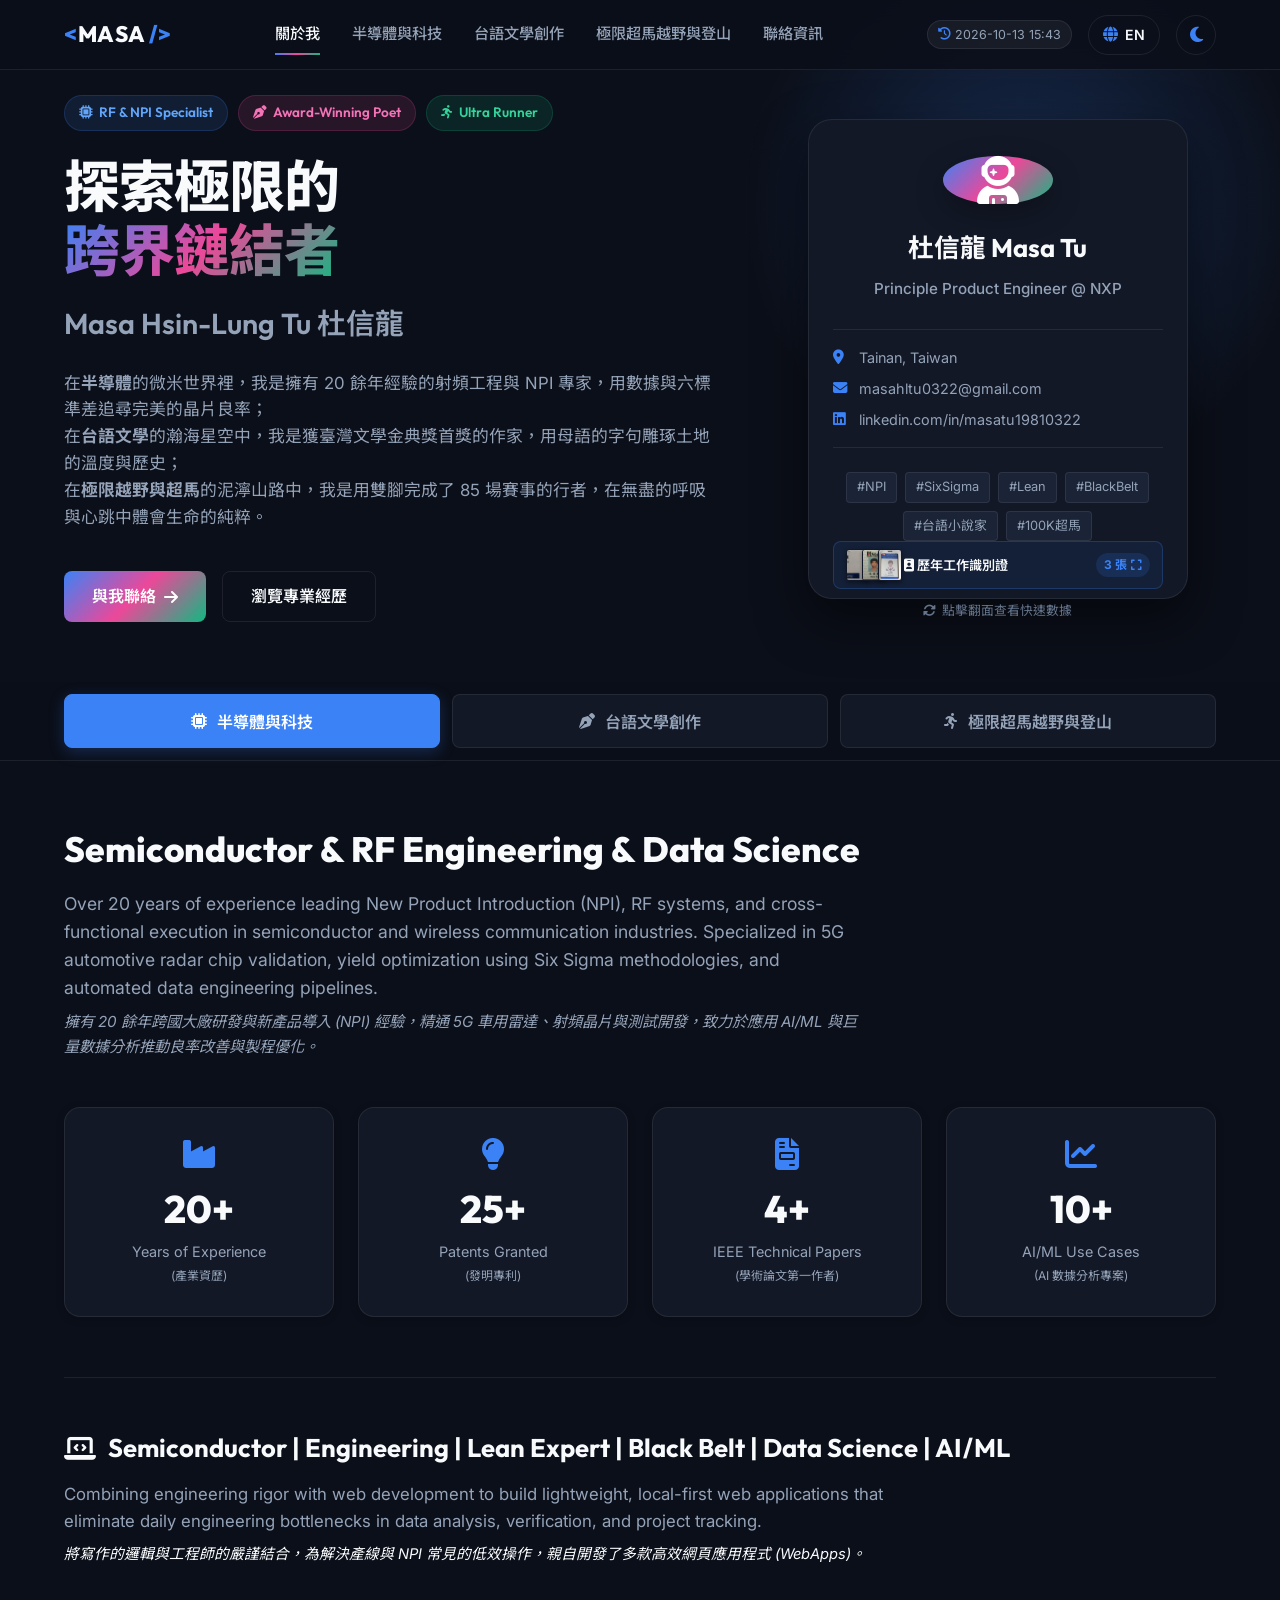
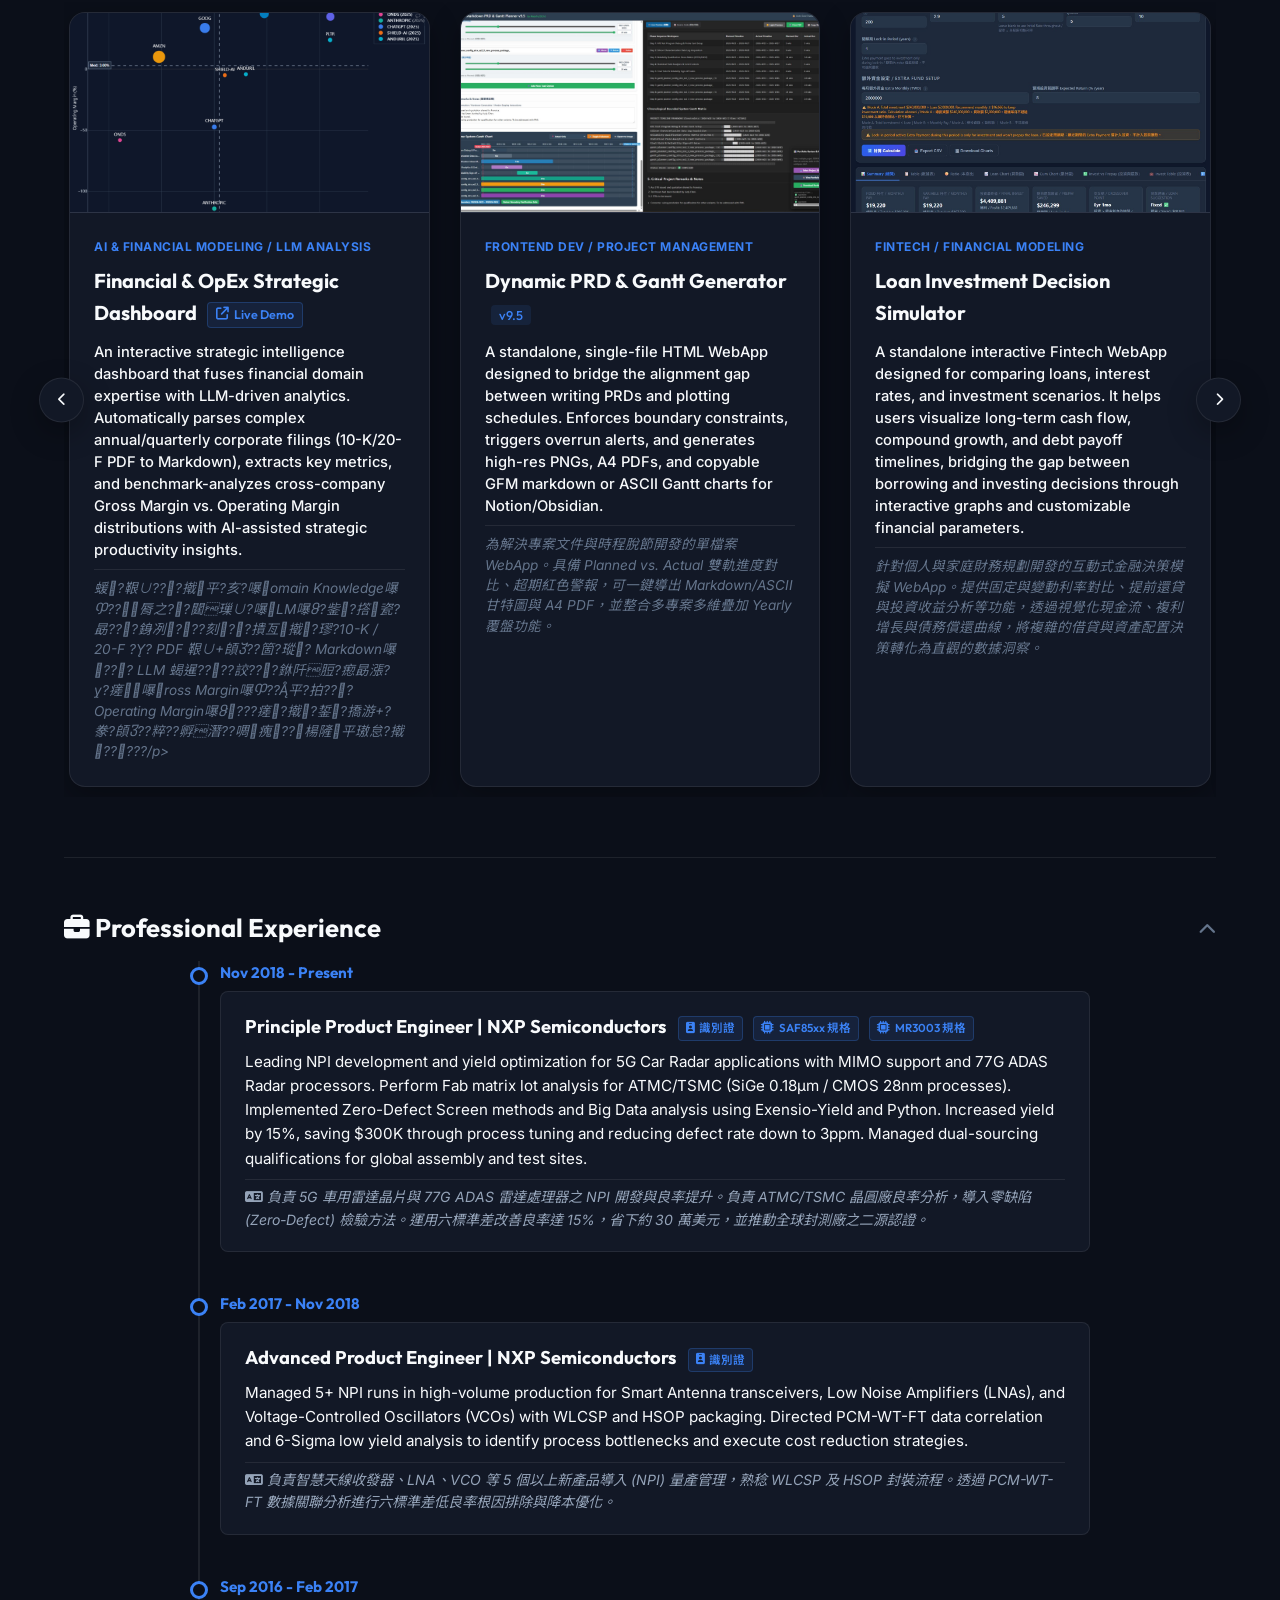
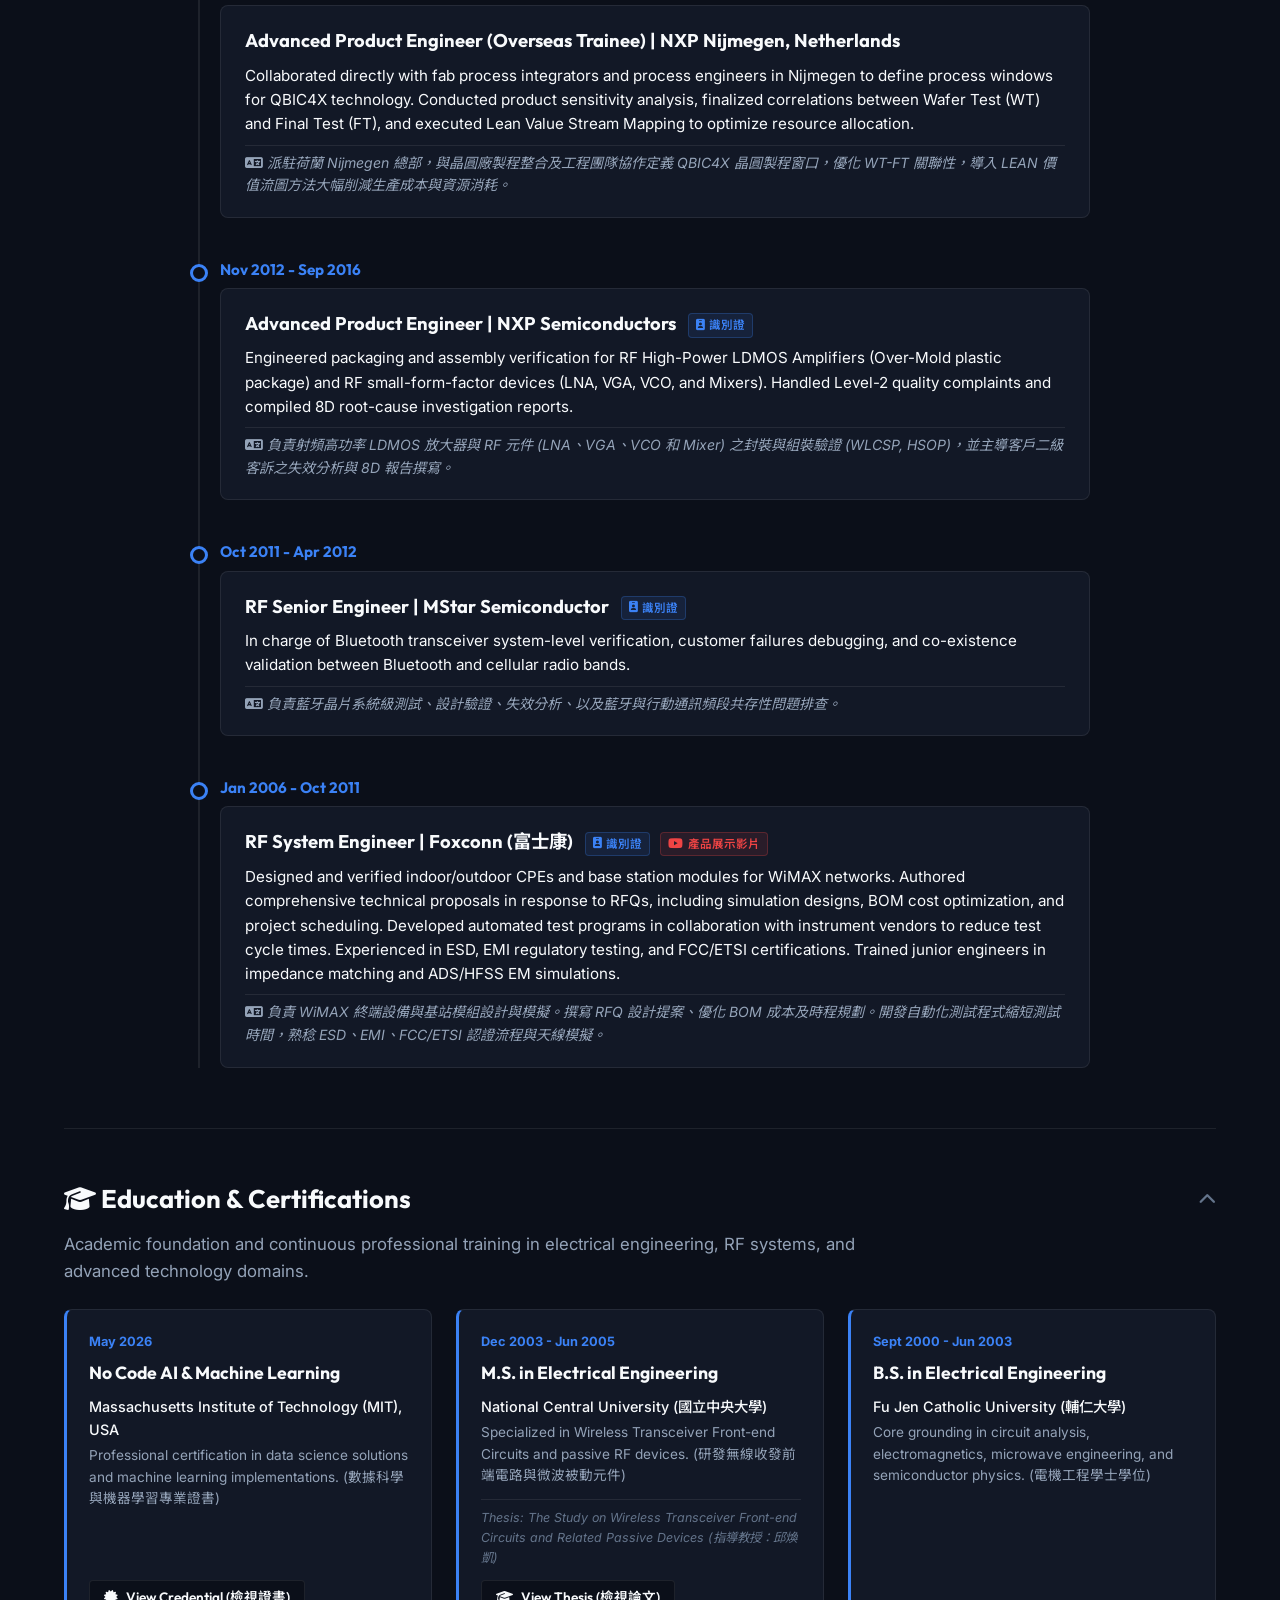
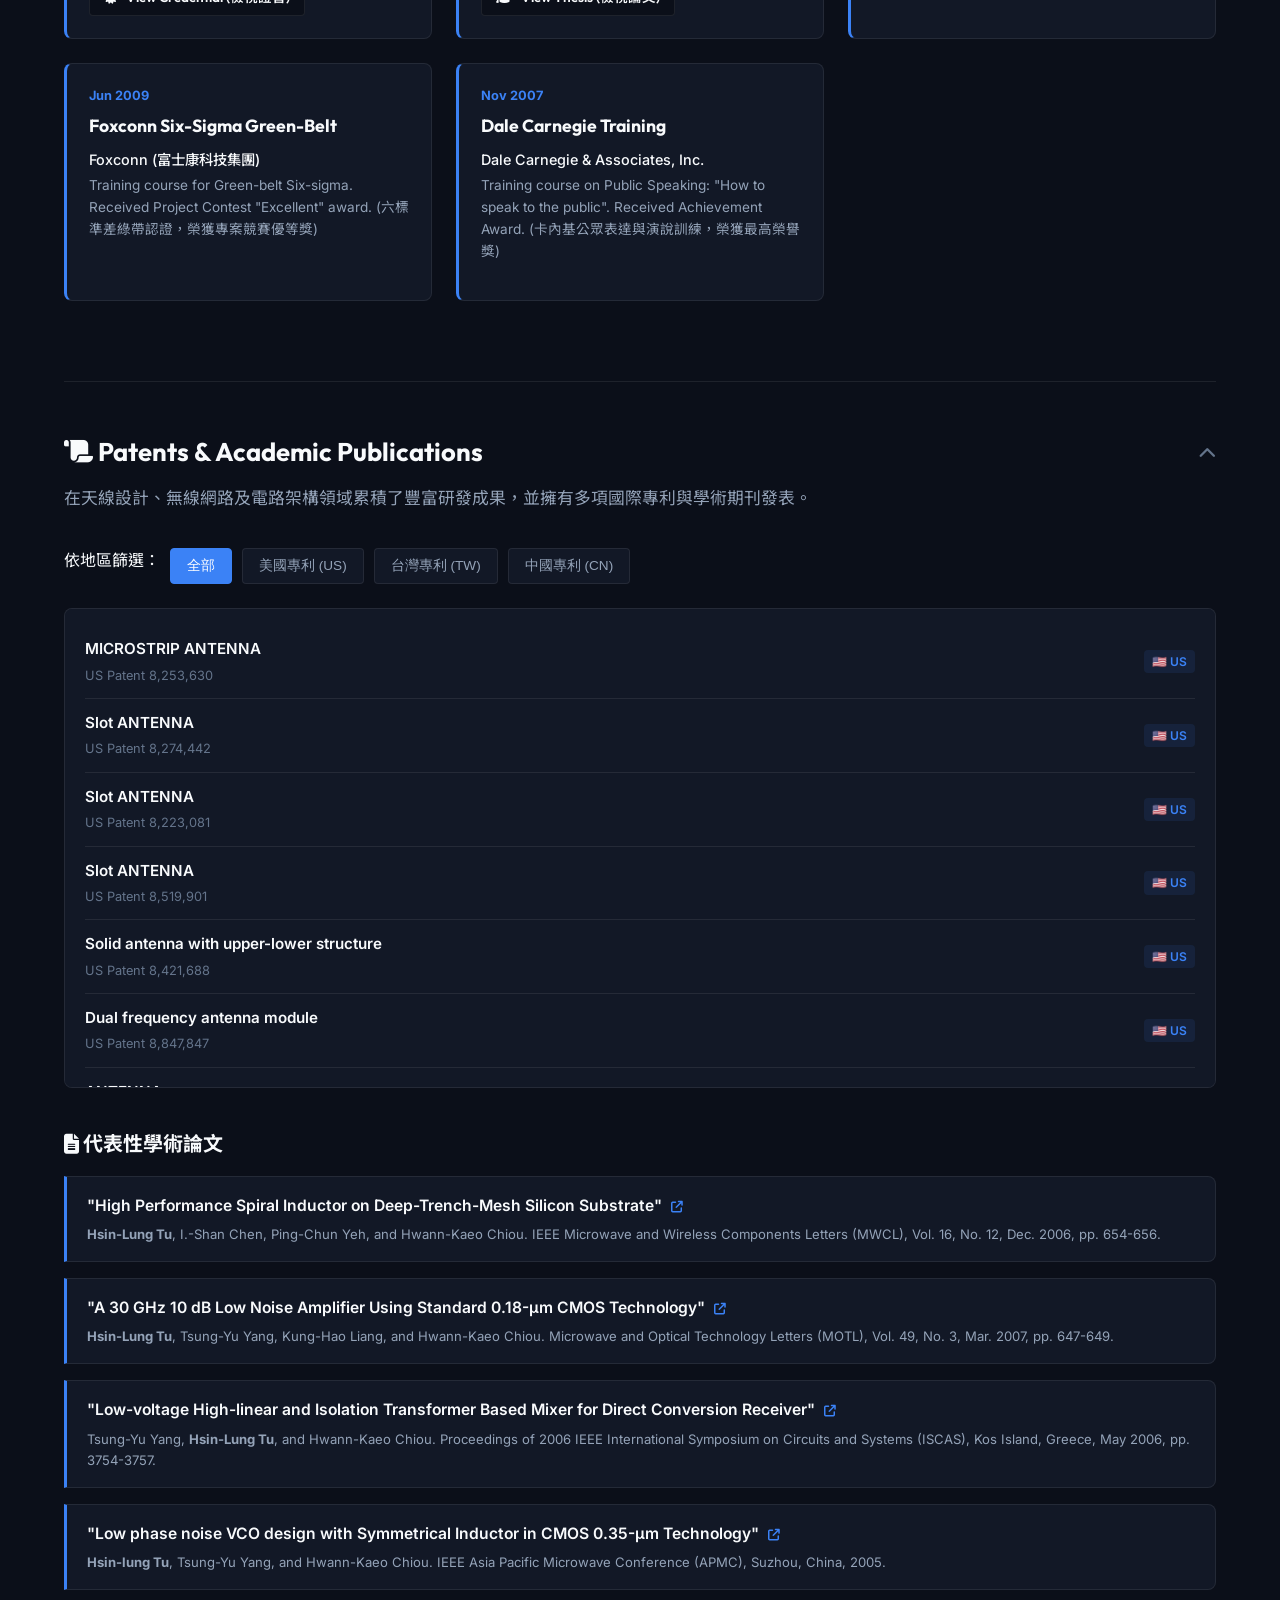
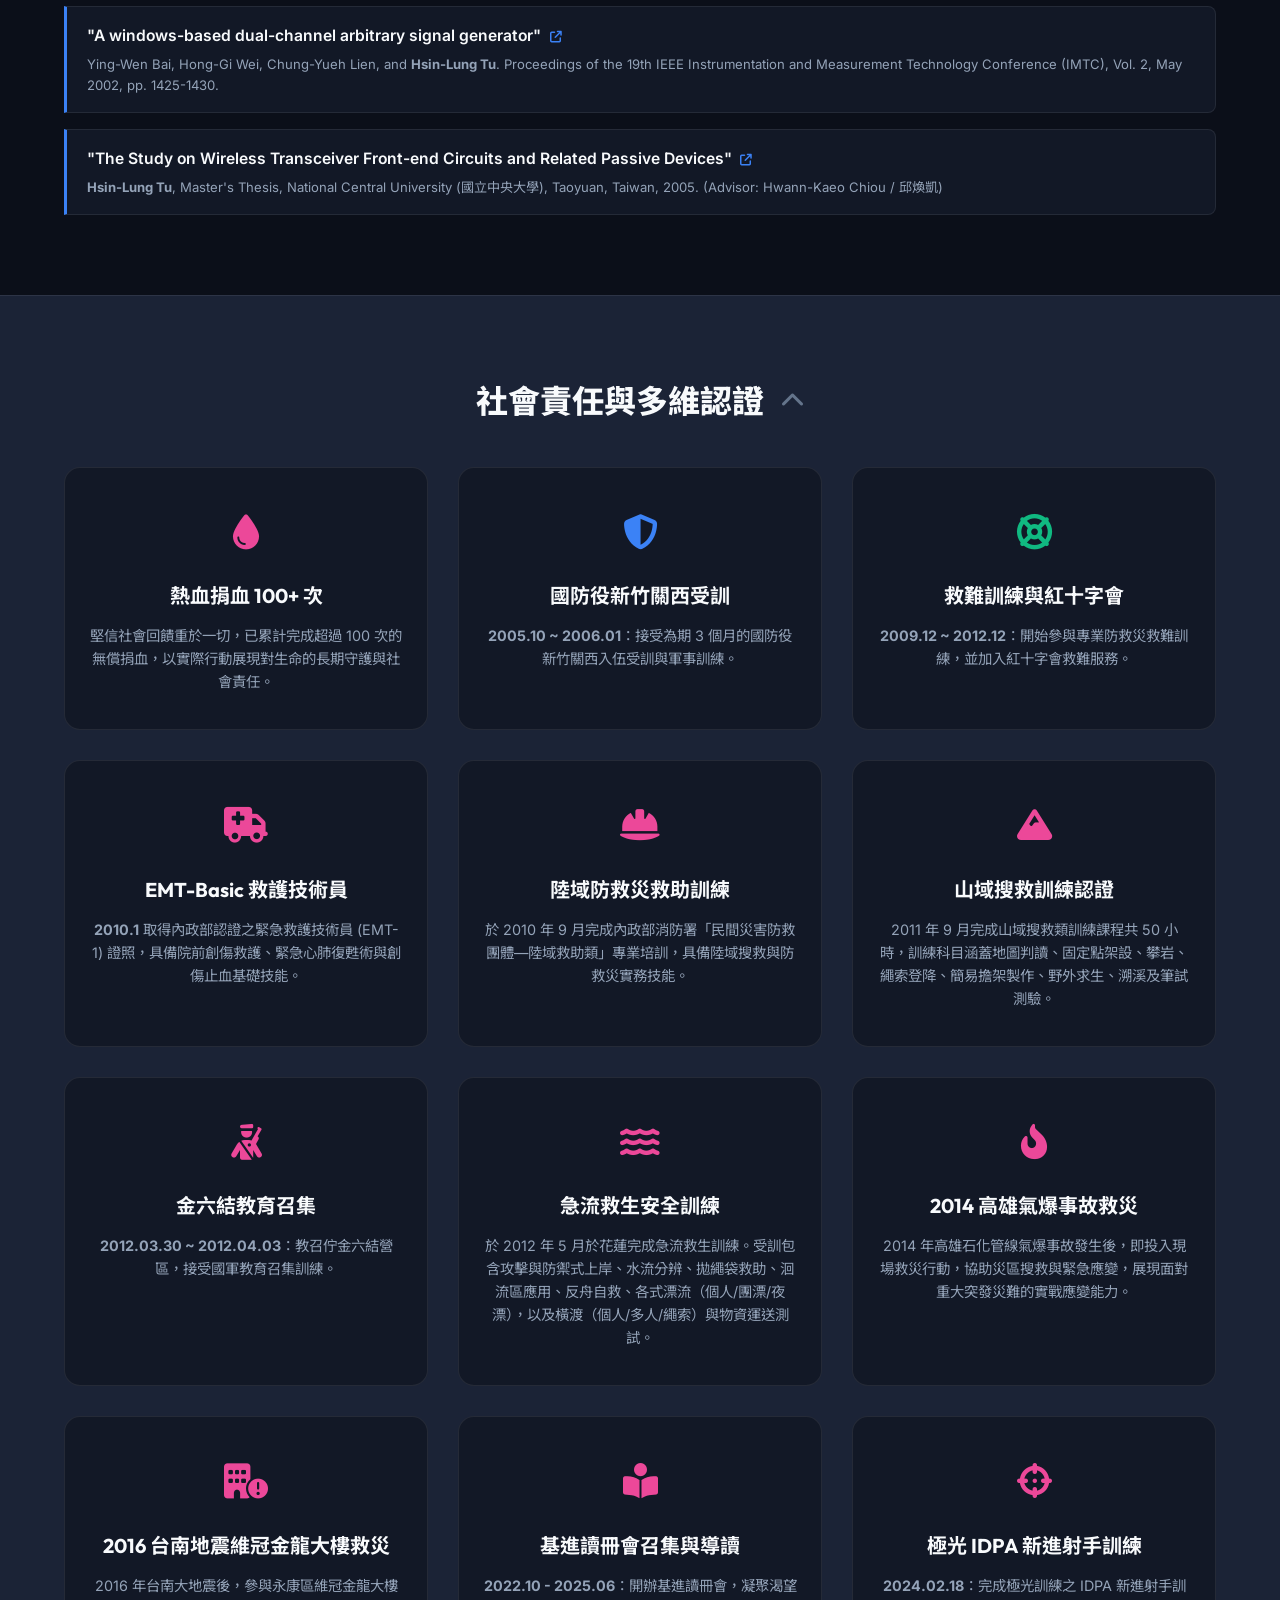
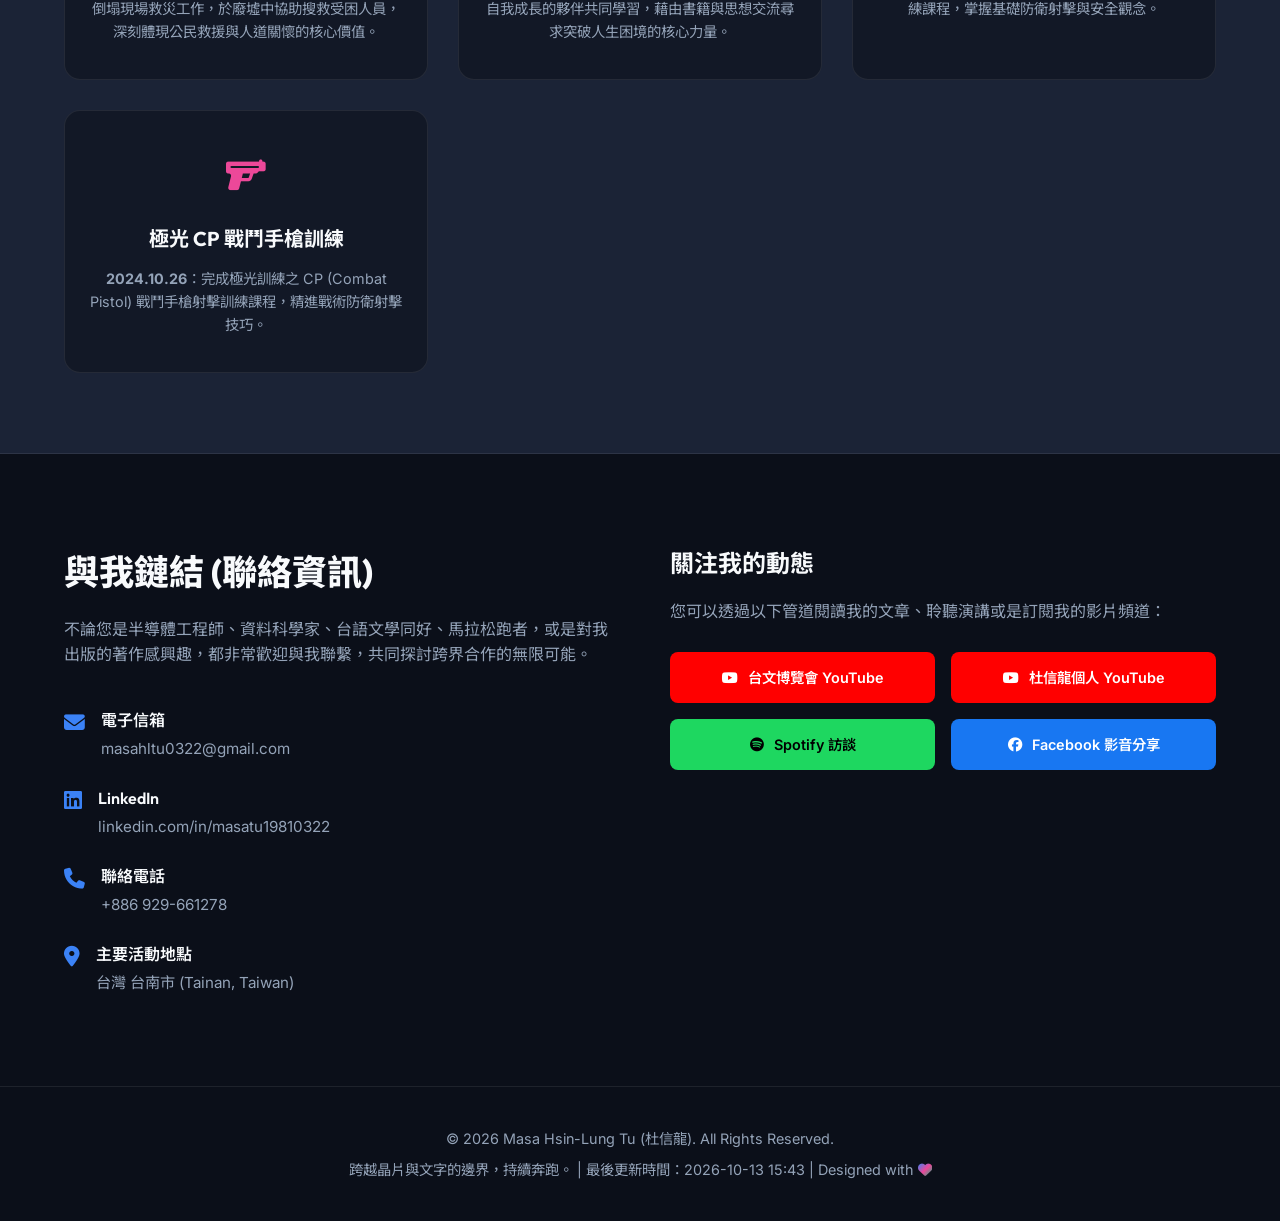
==== resume_Masa_Hsin_Lung_Tu.html @ 0495722d "feat(tech): add AI Financial & OpEx Strategic Alignment Dashboard to WebApps showcase" ====
﻿<!DOCTYPE html>

<html lang="zh-Hant-TW">
<head>
<meta charset="utf-8"/>
<meta content="width=device-width, initial-scale=1.0" name="viewport"/>
<title>Masa Hsin-Lung Tu | 杜信龍 - 跨界・鏈結 Portfolio</title>
<meta content="杜信龍 (Masa Hsin-Lung Tu) 的個人專業網站。結合 20+ 年半導體/射頻/NPI 工程專家、金典獎台語作家與詩人、以及 85 場極限超馬越野跑者的跨界行者。" name="description"/>
<meta content="杜信龍, Masa Tu, NXP, 半導體工程師, 台語作家, 台灣文學金典獎, 有魂無體, 越野跑, 超級馬拉松, RF Engineer, NPI" name="keywords"/>
<meta content="Masa Hsin-Lung Tu" name="author"/>
<!-- Google Fonts -->
<link href="https://fonts.googleapis.com" rel="preconnect"/>
<link crossorigin="" href="https://fonts.gstatic.com" rel="preconnect"/>
<link href="https://fonts.googleapis.com/css2?family=Inter:wght@300;400;500;600;700&amp;family=Outfit:wght@400;500;600;700;800&amp;family=Noto+Sans+TC:wght@300;400;500;700;900&amp;display=swap" rel="stylesheet"/>
<!-- FontAwesome for Icons -->
<link href="https://cdnjs.cloudflare.com/ajax/libs/font-awesome/6.4.0/css/all.min.css" rel="stylesheet"/>
<!-- Custom CSS -->
<style>/* ==========================================================================
   Masa Hsin-Lung Tu Portfolio CSS Stylesheet
   ========================================================================== */

/* --------------------------------------------------------------------------
   1. Design System & Variables
   -------------------------------------------------------------------------- */
:root {
    /* Fonts */
    --font-heading: 'Outfit', 'Noto Sans TC', sans-serif;
    --font-body: 'Inter', 'Noto Sans TC', sans-serif;
    
    /* Transitions */
    --transition-fast: 0.2s ease;
    --transition-normal: 0.3s ease;
    --transition-slow: 0.5s ease;
    
    /* Spacing */
    --container-width: 1200px;
    --border-radius-sm: 8px;
    --border-radius-md: 16px;
    --border-radius-lg: 24px;
}

/* Dark Theme Variables (Default) */
body.dark-theme {
    --bg-body: #0b0f19;
    --bg-surface: #121826;
    --bg-surface-hover: #1b2336;
    --bg-navbar: rgba(11, 15, 25, 0.85);
    --bg-input: #1b2336;
    
    --border-color: rgba(255, 255, 255, 0.08);
    --border-color-hover: rgba(255, 255, 255, 0.16);
    
    --text-primary: #f8fafc;
    --text-secondary: #94a3b8;
    --text-muted: #64748b;
    
    /* Accent Colors */
    --accent-tech: #3b82f6;      /* Blue */
    --accent-tech-glow: rgba(59, 130, 246, 0.25);
    
    --accent-lit: #ec4899;       /* Pink */
    --accent-lit-glow: rgba(236, 72, 153, 0.25);
    
    --accent-run: #10b981;       /* Emerald Green */
    --accent-run-glow: rgba(16, 185, 129, 0.25);
    
    --gradient-primary: linear-gradient(135deg, #3b82f6 0%, #ec4899 50%, #10b981 100%);
    --shadow-sm: 0 2px 8px rgba(0, 0, 0, 0.2);
    --shadow-md: 0 10px 30px rgba(0, 0, 0, 0.3);
    --shadow-lg: 0 20px 50px rgba(0, 0, 0, 0.5);
    --shadow-glow-tech: 0 8px 30px rgba(59, 130, 246, 0.15);
}

/* Light Theme Variables */
body.light-theme {
    --bg-body: #f8fafc;
    --bg-surface: #ffffff;
    --bg-surface-hover: #f1f5f9;
    --bg-navbar: rgba(248, 250, 252, 0.85);
    --bg-input: #f1f5f9;
    
    --border-color: rgba(0, 0, 0, 0.08);
    --border-color-hover: rgba(0, 0, 0, 0.16);
    
    --text-primary: #0f172a;
    --text-secondary: #475569;
    --text-muted: #94a3b8;
    
    /* Accent Colors */
    --accent-tech: #2563eb;      /* Deep Blue */
    --accent-tech-glow: rgba(37, 99, 235, 0.15);
    
    --accent-lit: #db2777;       /* Deep Pink */
    --accent-lit-glow: rgba(219, 39, 119, 0.15);
    
    --accent-run: #059669;       /* Deep Emerald */
    --accent-run-glow: rgba(5, 150, 105, 0.15);
    
    --gradient-primary: linear-gradient(135deg, #2563eb 0%, #db2777 50%, #059669 100%);
    --shadow-sm: 0 2px 8px rgba(0, 0, 0, 0.05);
    --shadow-md: 0 10px 30px rgba(0, 0, 0, 0.08);
    --shadow-lg: 0 20px 50px rgba(0, 0, 0, 0.12);
    --shadow-glow-tech: 0 8px 30px rgba(37, 99, 235, 0.08);
}

/* --------------------------------------------------------------------------
   2. Reset & General Styles
   -------------------------------------------------------------------------- */
* {
    box-sizing: border-box;
    margin: 0;
    padding: 0;
}

html {
    scroll-behavior: smooth;
}

body {
    background-color: var(--bg-body);
    color: var(--text-primary);
    font-family: var(--font-body);
    line-height: 1.6;
    overflow-x: hidden;
    transition: background-color var(--transition-normal), color var(--transition-normal);
}

a {
    color: inherit;
    text-decoration: none;
}

ul {
    list-style: none;
}

img {
    max-width: 100%;
    height: auto;
    display: block;
}

.container {
    max-width: var(--container-width);
    margin: 0 auto;
    padding: 0 24px;
}

.text-center {
    text-align: center;
}

.text-gradient {
    background: var(--gradient-primary);
    -webkit-background-clip: text;
    -webkit-text-fill-color: transparent;
    background-clip: text;
    display: inline-block;
}

/* Buttons */
.btn {
    display: inline-flex;
    align-items: center;
    gap: 8px;
    padding: 12px 28px;
    font-family: var(--font-heading);
    font-weight: 600;
    font-size: 1rem;
    border-radius: var(--border-radius-sm);
    cursor: pointer;
    transition: all var(--transition-fast);
    border: none;
}

.btn-primary {
    background: var(--gradient-primary);
    color: #ffffff !important;
}

.btn-primary:hover {
    opacity: 0.95;
    transform: translateY(-2px);
    box-shadow: 0 8px 20px rgba(59, 130, 246, 0.25);
}

.btn-secondary {
    background: transparent;
    color: var(--text-primary);
    border: 1px solid var(--border-color);
}

.btn-secondary:hover {
    background: var(--bg-surface-hover);
    border-color: var(--text-muted);
    transform: translateY(-2px);
}

.btn-mini {
    padding: 6px 14px;
    font-size: 0.85rem;
    border-radius: 4px;
    background: var(--bg-body);
    border: 1px solid var(--border-color);
    color: var(--text-primary);
}

.btn-mini:hover {
    background: var(--bg-surface-hover);
    border-color: var(--text-secondary);
}

/* --------------------------------------------------------------------------
   3. Navbar Styles
   -------------------------------------------------------------------------- */
.navbar {
    position: fixed;
    top: 0;
    left: 0;
    width: 100%;
    height: 70px;
    background-color: var(--bg-navbar);
    backdrop-filter: blur(12px);
    -webkit-backdrop-filter: blur(12px);
    border-bottom: 1px solid var(--border-color);
    z-index: 1000;
    transition: background-color var(--transition-normal), border-color var(--transition-normal);
}

.nav-container {
    max-width: var(--container-width);
    height: 100%;
    margin: 0 auto;
    padding: 0 24px;
    display: flex;
    align-items: center;
    justify-content: space-between;
}

.logo {
    font-family: var(--font-heading);
    font-size: 1.4rem;
    font-weight: 800;
    letter-spacing: 0.5px;
    color: var(--text-primary);
}

.logo-accent {
    color: var(--accent-tech);
}

.nav-menu {
    display: flex;
    gap: 32px;
}

.nav-link {
    font-family: var(--font-heading);
    font-weight: 500;
    font-size: 0.95rem;
    color: var(--text-secondary);
    position: relative;
    padding: 8px 0;
    cursor: pointer;
    transition: color var(--transition-fast);
}

.nav-link:hover, .nav-link.active {
    color: var(--text-primary);
}

.nav-link::after {
    content: '';
    position: absolute;
    bottom: 0;
    left: 0;
    width: 100%;
    height: 2px;
    background: var(--gradient-primary);
    transform: scaleX(0);
    transform-origin: right;
    transition: transform var(--transition-normal);
}

.nav-link.active::after, .nav-link:hover::after {
    transform: scaleX(1);
    transform-origin: left;
}

.nav-actions {
    display: flex;
    align-items: center;
    gap: 16px;
}

.nav-last-updated {
    font-size: 0.78rem;
    color: var(--text-secondary);
    display: inline-flex;
    align-items: center;
    gap: 5px;
    padding: 4px 10px;
    border-radius: 20px;
    background: rgba(255, 255, 255, 0.05);
    border: 1px solid var(--border-color);
    white-space: nowrap;
}

body.light-theme .nav-last-updated {
    background: rgba(0, 0, 0, 0.04);
}

/* Theme Toggle Button */
.theme-toggle-btn {
    background: transparent;
    border: 1px solid var(--border-color);
    width: 40px;
    height: 40px;
    border-radius: 50%;
    color: var(--text-primary);
    cursor: pointer;
    display: flex;
    align-items: center;
    justify-content: center;
    font-size: 1.1rem;
    transition: all var(--transition-fast);
}

.theme-toggle-btn:hover {
    background: var(--bg-surface-hover);
    border-color: var(--text-secondary);
}

body.dark-theme .icon-sun { display: none; }
body.dark-theme .icon-moon { display: block; color: var(--accent-tech); }
body.light-theme .icon-sun { display: block; color: #f59e0b; }
body.light-theme .icon-moon { display: none; }

/* Language Toggle Button */
.lang-toggle-btn {
    background: transparent;
    border: 1px solid var(--border-color);
    padding: 0 14px;
    height: 40px;
    border-radius: 20px;
    color: var(--text-primary);
    cursor: pointer;
    display: inline-flex;
    align-items: center;
    gap: 7px;
    font-size: 0.88rem;
    font-weight: 600;
    font-family: var(--font-sans);
    transition: all var(--transition-fast);
}

.lang-toggle-btn:hover {
    background: var(--bg-surface-hover);
    border-color: var(--accent-tech);
    color: var(--accent-tech);
}

.lang-toggle-btn i {
    font-size: 0.95rem;
    color: var(--accent-tech);
}

body.light-theme .lang-toggle-btn {
    background: rgba(0, 0, 0, 0.03);
}

body.light-theme .lang-toggle-btn:hover {
    background: rgba(0, 0, 0, 0.07);
    border-color: var(--accent-tech);
}

/* Mobile Menu Button */
.hamburger-btn {
    display: none;
    flex-direction: column;
    justify-content: space-between;
    width: 24px;
    height: 18px;
    background: transparent;
    border: none;
    cursor: pointer;
}

.hamburger-btn .bar {
    width: 100%;
    height: 2px;
    background-color: var(--text-primary);
    border-radius: 2px;
    transition: all var(--transition-fast);
}

/* --------------------------------------------------------------------------
   4. Hero Section Styles
   -------------------------------------------------------------------------- */
.hero-section {
    position: relative;
    padding: 95px 0 60px 0;
    overflow: hidden;
}

.hero-bg-overlay {
    position: absolute;
    top: -10%;
    right: -10%;
    width: 60%;
    height: 80%;
    background: radial-gradient(circle, var(--accent-tech-glow) 0%, transparent 60%);
    z-index: 0;
    pointer-events: none;
}

body.light-theme .hero-bg-overlay {
    background: radial-gradient(circle, rgba(59, 130, 246, 0.08) 0%, transparent 60%);
}

.hero-container {
    position: relative;
    z-index: 1;
    width: 100%;
}

.hero-grid {
    display: grid;
    grid-template-columns: 1.2fr 0.8fr;
    gap: 60px;
    align-items: center;
}

.badge-row {
    display: flex;
    flex-wrap: wrap;
    gap: 10px;
    margin-bottom: 24px;
}

.hero-badge {
    display: inline-flex;
    align-items: center;
    gap: 6px;
    padding: 6px 14px;
    font-size: 0.85rem;
    font-weight: 600;
    border-radius: 50px;
    font-family: var(--font-heading);
}

.tech-badge { background: rgba(59, 130, 246, 0.12); color: #60a5fa; border: 1px solid rgba(59, 130, 246, 0.2); }
.lit-badge { background: rgba(236, 72, 153, 0.12); color: #f472b6; border: 1px solid rgba(236, 72, 153, 0.2); }
.run-badge { background: rgba(16, 185, 129, 0.12); color: #34d399; border: 1px solid rgba(16, 185, 129, 0.2); }

body.light-theme .tech-badge { background: rgba(37, 99, 235, 0.08); color: #2563eb; }
body.light-theme .lit-badge { background: rgba(219, 39, 119, 0.08); color: #db2777; }
body.light-theme .run-badge { background: rgba(5, 150, 105, 0.08); color: #059669; }

.hero-title {
    font-family: var(--font-heading);
    font-size: 3.5rem;
    font-weight: 800;
    line-height: 1.15;
    margin-bottom: 16px;
    letter-spacing: -1px;
}

.hero-subtitle {
    font-family: var(--font-heading);
    font-size: 1.8rem;
    font-weight: 600;
    color: var(--text-secondary);
    margin-bottom: 24px;
}

.hero-description {
    font-size: 1.05rem;
    color: var(--text-secondary);
    margin-bottom: 40px;
    max-width: 680px;
}

.hero-buttons {
    display: flex;
    gap: 16px;
}

/* Profile Card Flip animation */
.profile-card-wrapper {
    perspective: 1000px;
    width: 100%;
    max-width: 380px;
    margin: 0 auto;
}

.profile-card {
    position: relative;
    width: 100%;
    height: 480px;
    transform-style: preserve-3d;
    transition: transform 0.8s cubic-bezier(0.175, 0.885, 0.32, 1.275);
    cursor: pointer;
}

.profile-card.flipped {
    transform: rotateY(180deg);
}

.card-front, .card-back {
    position: absolute;
    width: 100%;
    height: 100%;
    backface-visibility: hidden;
    -webkit-backface-visibility: hidden;
    background-color: var(--bg-surface);
    border: 1px solid var(--border-color);
    border-radius: var(--border-radius-lg);
    padding: 36px 24px;
    display: flex;
    flex-direction: column;
    align-items: center;
    box-shadow: var(--shadow-lg);
    transition: border-color var(--transition-normal);
}

.card-front:hover, .card-back:hover {
    border-color: var(--border-color-hover);
}

.card-back {
    transform: rotateY(180deg);
    justify-content: center;
}

/* Card Front Content */
.profile-avatar {
    width: 110px;
    height: 110px;
    border-radius: 50%;
    background: var(--gradient-primary);
    display: flex;
    align-items: center;
    justify-content: center;
    font-size: 3rem;
    color: #ffffff;
    margin-bottom: 24px;
    box-shadow: var(--shadow-md);
}

.profile-name {
    font-family: var(--font-heading);
    font-size: 1.6rem;
    font-weight: 700;
    margin-bottom: 8px;
}

.profile-title {
    font-size: 0.95rem;
    color: var(--text-secondary);
    text-align: center;
    margin-bottom: 28px;
    font-weight: 500;
}

.profile-meta {
    width: 100%;
    border-top: 1px solid var(--border-color);
    border-bottom: 1px solid var(--border-color);
    padding: 16px 0;
    margin-bottom: 24px;
    display: flex;
    flex-direction: column;
    gap: 8px;
    font-size: 0.9rem;
    color: var(--text-secondary);
}

.profile-meta span {
    display: flex;
    align-items: center;
    gap: 10px;
}

.profile-meta i {
    width: 16px;
    color: var(--accent-tech);
}

.profile-tags {
    display: flex;
    flex-wrap: wrap;
    gap: 8px;
    justify-content: center;
}

.profile-tags span {
    font-size: 0.8rem;
    background: var(--bg-surface-hover);
    padding: 4px 10px;
    border-radius: 4px;
    color: var(--text-secondary);
    border: 1px solid var(--border-color);
}

.card-hint {
    margin-top: auto;
    font-size: 0.8rem;
    color: var(--text-muted);
    display: flex;
    align-items: center;
    gap: 6px;
}

/* Card Back Content */
.card-back h3 {
    font-family: var(--font-heading);
    font-size: 1.4rem;
    margin-bottom: 24px;
    text-align: center;
}

.stats-mini-grid {
    display: grid;
    grid-template-columns: 1fr 1fr;
    gap: 16px 20px;
    width: 100%;
    margin-bottom: 28px;
}

.mini-stat-item {
    background: var(--bg-surface-hover);
    border: 1px solid var(--border-color);
    border-radius: var(--border-radius-sm);
    padding: 12px;
    text-align: center;
}

.mini-stat-num {
    display: block;
    font-family: var(--font-heading);
    font-size: 1.5rem;
    font-weight: 700;
    color: var(--accent-tech);
}

.mini-stat-label {
    font-size: 0.75rem;
    color: var(--text-secondary);
    display: block;
    margin-top: 4px;
}

.special-achievements {
    width: 100%;
    display: flex;
    flex-direction: column;
    gap: 10px;
    margin-bottom: 20px;
}

.achievement-pill {
    font-size: 0.85rem;
    display: flex;
    align-items: center;
    gap: 8px;
    background: rgba(16, 185, 129, 0.08);
    color: var(--accent-run);
    padding: 8px 12px;
    border-radius: var(--border-radius-sm);
    border: 1px solid rgba(16, 185, 129, 0.15);
}

/* --------------------------------------------------------------------------
   5. Dynamic Tabs Layout
   -------------------------------------------------------------------------- */
.tabs-nav-bar {
    position: sticky;
    top: 70px;
    background-color: var(--bg-navbar);
    backdrop-filter: blur(12px);
    -webkit-backdrop-filter: blur(12px);
    border-bottom: 1px solid var(--border-color);
    z-index: 900;
    padding: 12px 0;
    transition: background-color var(--transition-normal), border-color var(--transition-normal);
}

.tabs-nav {
    display: grid;
    grid-template-columns: 1fr 1fr 1fr;
    gap: 12px;
}

.tab-btn {
    background-color: var(--bg-surface);
    border: 1px solid var(--border-color);
    color: var(--text-secondary);
    font-family: var(--font-heading);
    font-size: 1rem;
    font-weight: 600;
    padding: 14px 24px;
    border-radius: var(--border-radius-sm);
    cursor: pointer;
    display: flex;
    align-items: center;
    justify-content: center;
    gap: 10px;
    transition: all var(--transition-fast);
}

.tab-btn:hover {
    background-color: var(--bg-surface-hover);
    color: var(--text-primary);
}

/* Active Tab Themes */
.tab-btn.active[data-tab="tech"] {
    background-color: var(--accent-tech);
    color: #ffffff;
    border-color: var(--accent-tech);
    box-shadow: 0 4px 15px var(--accent-tech-glow);
}

.tab-btn.active[data-tab="lit"] {
    background-color: var(--accent-lit);
    color: #ffffff;
    border-color: var(--accent-lit);
    box-shadow: 0 4px 15px var(--accent-lit-glow);
}

.tab-btn.active[data-tab="running"] {
    background-color: var(--accent-run);
    color: #ffffff;
    border-color: var(--accent-run);
    box-shadow: 0 4px 15px var(--accent-run-glow);
}

.tab-content-wrapper {
    padding: 60px 24px 80px 24px;
}

.tab-content {
    display: none;
    animation: fadeIn var(--transition-slow);
}

.tab-content.active {
    display: block;
}

@keyframes fadeIn {
    from { opacity: 0; transform: translateY(15px); }
    to { opacity: 1; transform: translateY(0); }
}

.section-header {
    margin-bottom: 48px;
    max-width: 800px;
}

.section-header h2 {
    font-family: var(--font-heading);
    font-size: 2.2rem;
    font-weight: 800;
    margin-bottom: 12px;
}

.section-header p {
    font-size: 1.1rem;
    color: var(--text-secondary);
}

.tech-sub-section, .lit-sub-section, .running-sub-section {
    margin-top: 60px;
    border-top: 1px solid var(--border-color);
    padding-top: 50px;
}

.sub-section-title {
    font-family: var(--font-heading);
    font-size: 1.6rem;
    font-weight: 700;
    margin-bottom: 12px;
    display: flex;
    align-items: center;
    gap: 12px;
}

.sub-section-intro {
    font-size: 1.05rem;
    color: var(--text-secondary);
    margin-bottom: 36px;
    max-width: 850px;
}

/* --------------------------------------------------------------------------
   6. Tech Tab Component Styles
   -------------------------------------------------------------------------- */
/* Stats Dashboard */
.stats-dashboard {
    display: grid;
    grid-template-columns: repeat(auto-fit, minmax(220px, 1fr));
    gap: 24px;
    margin-bottom: 40px;
}

.stat-card {
    background-color: var(--bg-surface);
    border: 1px solid var(--border-color);
    border-radius: var(--border-radius-md);
    padding: 30px 24px;
    text-align: center;
    box-shadow: var(--shadow-sm);
    transition: all var(--transition-normal);
}

.stat-card:hover {
    transform: translateY(-4px);
    border-color: var(--accent-tech);
    box-shadow: var(--shadow-glow-tech);
}

.stat-card i {
    font-size: 2rem;
    color: var(--accent-tech);
    margin-bottom: 16px;
}

.stat-number {
    display: block;
    font-family: var(--font-heading);
    font-size: 2.4rem;
    font-weight: 800;
    color: var(--text-primary);
    line-height: 1.2;
}

.stat-label {
    display: block;
    font-size: 0.9rem;
    color: var(--text-secondary);
    margin-top: 8px;
}

/* Projects Grid */
.projects-grid {
    display: grid;
    grid-template-columns: repeat(auto-fit, minmax(320px, 1fr));
    gap: 30px;
}

.project-card {
    background-color: var(--bg-surface);
    border: 1px solid var(--border-color);
    border-radius: var(--border-radius-md);
    overflow: hidden;
    box-shadow: var(--shadow-md);
    transition: all var(--transition-normal);
    display: flex;
    flex-direction: column;
}

.project-card:hover {
    transform: translateY(-6px);
    border-color: var(--border-color-hover);
    box-shadow: var(--shadow-lg);
}

.project-img-container {
    position: relative;
    height: 200px;
    overflow: hidden;
    background-color: var(--bg-surface-hover);
    border-bottom: 1px solid var(--border-color);
}

.project-img {
    width: 100%;
    height: 100%;
    object-fit: cover;
    transition: transform var(--transition-slow);
}

.project-card:hover .project-img {
    transform: scale(1.05);
}

.project-body {
    padding: 24px;
    display: flex;
    flex-direction: column;
    flex-grow: 1;
}

.project-tag {
    font-size: 0.75rem;
    font-weight: 700;
    color: var(--accent-tech);
    text-transform: uppercase;
    letter-spacing: 0.5px;
    margin-bottom: 8px;
    display: inline-block;
}

.project-body h4 {
    font-family: var(--font-heading);
    font-size: 1.25rem;
    font-weight: 700;
    margin-bottom: 12px;
}

.version-tag {
    font-size: 0.8rem;
    background: rgba(59, 130, 246, 0.1);
    color: var(--accent-tech);
    padding: 2px 8px;
    border-radius: 4px;
    margin-left: 6px;
    font-weight: 500;
}

.project-body p {
    font-size: 0.92rem;
    color: var(--text-secondary);
    line-height: 1.5;
}

/* Timeline Component */
.timeline {
    position: relative;
    max-width: 900px;
    margin: 0 auto;
    padding-left: 30px;
}

.timeline::before {
    content: '';
    position: absolute;
    top: 0;
    left: 8px;
    width: 2px;
    height: 100%;
    background-color: var(--border-color);
}

.timeline-item {
    position: relative;
    margin-bottom: 40px;
}

.timeline-item:last-child {
    margin-bottom: 0;
}

.timeline-dot {
    position: absolute;
    left: -30px;
    top: 6px;
    width: 18px;
    height: 18px;
    border-radius: 50%;
    background-color: var(--bg-body);
    border: 3px solid var(--accent-tech);
    z-index: 2;
}

.timeline-date {
    font-family: var(--font-heading);
    font-size: 0.95rem;
    font-weight: 700;
    color: var(--accent-tech);
    margin-bottom: 6px;
}

.timeline-content {
    background-color: var(--bg-surface);
    border: 1px solid var(--border-color);
    border-radius: var(--border-radius-sm);
    padding: 20px 24px;
}

.timeline-content h4 {
    font-family: var(--font-heading);
    font-size: 1.15rem;
    font-weight: 700;
    margin-bottom: 8px;
}

.company-detail {
    font-size: 0.92rem;
    color: var(--text-secondary);
}

/* Patent Filtering */
.patent-filter-bar {
    display: flex;
    flex-wrap: wrap;
    gap: 10px;
    margin-bottom: 24px;
}

.filter-btn {
    background: var(--bg-surface);
    border: 1px solid var(--border-color);
    color: var(--text-secondary);
    padding: 8px 16px;
    border-radius: 4px;
    cursor: pointer;
    font-size: 0.85rem;
    font-weight: 500;
    transition: all var(--transition-fast);
}

.filter-btn:hover {
    background: var(--bg-surface-hover);
    color: var(--text-primary);
}

.filter-btn.active {
    background: var(--accent-tech);
    color: #ffffff;
    border-color: var(--accent-tech);
}

.patents-list-container {
    max-height: 480px;
    overflow-y: auto;
    border: 1px solid var(--border-color);
    border-radius: var(--border-radius-sm);
    padding: 16px 20px;
    background-color: var(--bg-surface);
    margin-bottom: 40px;
}

/* Style Scrollbar for Patents List */
.patents-list-container::-webkit-scrollbar {
    width: 6px;
}
.patents-list-container::-webkit-scrollbar-track {
    background: var(--bg-surface);
}
.patents-list-container::-webkit-scrollbar-thumb {
    background: var(--border-color);
    border-radius: 4px;
}

.patent-item {
    padding: 12px 0;
    border-bottom: 1px solid var(--border-color);
    display: flex;
    justify-content: space-between;
    align-items: center;
    gap: 20px;
}

.patent-item:last-child {
    border-bottom: none;
}

.patent-info {
    flex-grow: 1;
}

.patent-title {
    font-weight: 600;
    font-size: 0.95rem;
    margin-bottom: 4px;
    color: var(--text-primary);
}

.patent-id {
    font-size: 0.8rem;
    color: var(--text-muted);
}

.patent-loc-tag {
    font-size: 0.75rem;
    padding: 2px 8px;
    border-radius: 4px;
    font-weight: 600;
}

.patent-loc-tag.us { background: rgba(59, 130, 246, 0.1); color: var(--accent-tech); }
.patent-loc-tag.tw { background: rgba(236, 72, 153, 0.1); color: var(--accent-lit); }
.patent-loc-tag.cn { background: rgba(245, 158, 11, 0.1); color: #f59e0b; }

/* Academic Papers */
.academic-title {
    font-family: var(--font-heading);
    font-size: 1.25rem;
    font-weight: 700;
    margin-bottom: 16px;
    margin-top: 32px;
}

.papers-list {
    display: flex;
    flex-direction: column;
    gap: 16px;
}

.paper-item {
    background-color: var(--bg-surface);
    border-left: 3px solid var(--accent-tech);
    padding: 16px 20px;
    border-radius: 0 var(--border-radius-sm) var(--border-radius-sm) 0;
    border-top: 1px solid var(--border-color);
    border-right: 1px solid var(--border-color);
    border-bottom: 1px solid var(--border-color);
}

.paper-title {
    font-weight: 600;
    font-size: 0.98rem;
    margin-bottom: 6px;
}
.paper-title a {
    color: inherit;
    text-decoration: none;
    transition: color var(--transition-fast);
}

.paper-title a:hover {
    color: var(--accent-tech);
    text-decoration: underline;
}

.paper-title a i {
    font-size: 0.75rem;
    margin-left: 5px;
    color: var(--accent-tech);
    transition: transform var(--transition-fast);
}

.paper-title a:hover i {
    transform: translate(2px, -2px);
}

.paper-meta {
    font-size: 0.82rem;
    color: var(--text-secondary);
}

/* --------------------------------------------------------------------------
   7. Literature Tab Component Styles
   -------------------------------------------------------------------------- */
/* Books Showcase */
.sub-section-header-flex {
    display: flex;
    justify-content: space-between;
    align-items: center;
    flex-wrap: wrap;
    gap: 12px;
    margin-bottom: 8px;
}

.btn-toggle-all {
    display: inline-flex;
    align-items: center;
    gap: 6px;
    font-weight: 600;
    cursor: pointer;
    background: var(--bg-surface);
    border: 1px solid var(--border-color);
    color: var(--text-secondary);
    padding: 6px 14px;
    border-radius: var(--border-radius-sm);
    transition: all var(--transition-fast);
}

.btn-toggle-all:hover {
    background: var(--bg-surface-hover);
    border-color: var(--accent-lit);
    color: var(--accent-lit);
}

.books-showcase-grid {
    display: grid;
    grid-template-columns: repeat(auto-fit, minmax(280px, 1fr));
    gap: 24px;
}

.book-card {
    background-color: var(--bg-surface);
    border: 1px solid var(--border-color);
    border-radius: var(--border-radius-md);
    padding: 20px;
    display: flex;
    flex-direction: column;
    gap: 12px;
    box-shadow: var(--shadow-sm);
    transition: all var(--transition-normal);
}

.book-card:hover {
    transform: translateY(-4px);
    border-color: var(--accent-lit);
    box-shadow: 0 10px 25px rgba(236, 72, 153, 0.08);
}

.book-card-header {
    display: flex;
    flex-direction: column;
    gap: 10px;
}

.book-cover-container {
    height: 220px;
    display: flex;
    justify-content: center;
    align-items: center;
    background-color: var(--bg-body);
    border-radius: var(--border-radius-sm);
    padding: 12px;
    margin-bottom: 2px;
    overflow: hidden;
}

.book-cover {
    height: 100%;
    max-width: 100%;
    object-fit: contain;
    border-radius: 4px;
    box-shadow: 0 4px 12px rgba(0, 0, 0, 0.15), 0 1px 3px rgba(0, 0, 0, 0.1);
    transition: transform var(--transition-normal);
    cursor: zoom-in;
}

.book-card:hover .book-cover {
    transform: scale(1.03) rotate(1deg);
}

.book-badge {
    align-self: flex-start;
    font-size: 0.75rem;
    font-weight: 700;
    background: rgba(236, 72, 153, 0.1);
    color: var(--accent-lit);
    padding: 3px 10px;
    border-radius: 50px;
}

.book-title-group {
    min-height: 50px;
}

.book-title {
    font-family: var(--font-heading);
    font-size: 1.2rem;
    font-weight: 700;
    line-height: 1.35;
}

.book-subtitle {
    font-size: 0.85rem;
    color: var(--text-muted);
    margin-top: 3px;
}

.book-toggle-btn {
    width: 100%;
    display: flex;
    align-items: center;
    justify-content: space-between;
    padding: 8px 12px;
    background-color: var(--bg-body);
    border: 1px solid var(--border-color);
    border-radius: var(--border-radius-sm);
    color: var(--text-secondary);
    font-size: 0.82rem;
    font-weight: 600;
    cursor: pointer;
    transition: all var(--transition-fast);
    margin-top: auto;
}

.book-toggle-btn:hover {
    background-color: var(--bg-surface-hover);
    border-color: var(--accent-lit);
    color: var(--accent-lit);
}

.book-toggle-btn .book-toggle-icon {
    font-size: 0.75rem;
    transition: transform 0.3s ease;
}

.book-card.is-expanded .book-toggle-btn {
    background-color: rgba(236, 72, 153, 0.08);
    border-color: var(--accent-lit);
    color: var(--accent-lit);
}

.book-card.is-expanded .book-toggle-btn .book-toggle-icon {
    transform: rotate(180deg);
}

.book-collapsible-body {
    max-height: 0;
    overflow: hidden;
    opacity: 0;
    transition: max-height 0.4s cubic-bezier(0, 1, 0, 1), opacity 0.3s ease, margin-top 0.3s ease;
    display: flex;
    flex-direction: column;
    gap: 12px;
}

.book-card.is-expanded .book-collapsible-body {
    max-height: 1500px;
    opacity: 1;
    margin-top: 4px;
    transition: max-height 0.5s ease-in-out, opacity 0.3s ease, margin-top 0.3s ease;
}

.book-desc {
    font-size: 0.88rem;
    color: var(--text-secondary);
    line-height: 1.55;
}

.book-target {
    font-size: 0.8rem;
    color: var(--text-muted);
    background: var(--bg-body);
    padding: 8px 10px;
    border-radius: var(--border-radius-sm);
    border: 1px dashed var(--border-color);
}

.book-links-wrapper {
    display: flex;
    flex-direction: column;
    gap: 8px;
    border-top: 1px solid var(--border-color);
    padding-top: 12px;
}

.book-purchase-links {
    display: grid;
    grid-template-columns: 1fr 1fr;
    gap: 8px;
}

.book-link {
    font-size: 0.8rem;
    text-align: center;
    background: var(--bg-surface-hover);
    border: 1px solid var(--border-color);
    padding: 6px 0;
    border-radius: 4px;
    color: var(--text-secondary);
    transition: all var(--transition-fast);
}

.book-link:hover {
    border-color: var(--accent-lit);
    color: var(--text-primary);
}

/* Literature Awards Timeline */
.awards-timeline-container {
    max-height: 500px;
    overflow-y: auto;
    border: 1px solid var(--border-color);
    border-radius: var(--border-radius-md);
    background-color: var(--bg-surface);
    padding: 24px;
}

.awards-timeline-container::-webkit-scrollbar {
    width: 6px;
}
.awards-timeline-container::-webkit-scrollbar-thumb {
    background: var(--border-color);
    border-radius: 4px;
}

.award-item {
    position: relative;
    padding-left: 24px;
    padding-bottom: 20px;
    border-left: 2px solid var(--border-color);
}

.award-item:last-child {
    border-left-color: transparent;
    padding-bottom: 0;
}

.award-item::before {
    content: '';
    position: absolute;
    left: -7px;
    top: 5px;
    width: 12px;
    height: 12px;
    border-radius: 50%;
    background-color: var(--accent-lit);
    border: 2px solid var(--bg-surface);
}

.award-year {
    font-weight: 700;
    font-size: 0.85rem;
    color: var(--accent-lit);
    margin-bottom: 2px;
}

.award-name {
    font-weight: 600;
    font-size: 0.95rem;
    color: var(--text-primary);
}

.award-work {
    font-size: 0.85rem;
    color: var(--text-secondary);
    margin-top: 2px;
}

/* Lyricist Card */
.lyricist-card {
    background: linear-gradient(135deg, rgba(236, 72, 153, 0.08) 0%, rgba(59, 130, 246, 0.08) 100%);
    border: 1px solid rgba(236, 72, 153, 0.15);
    border-radius: var(--border-radius-md);
    padding: 28px;
    display: flex;
    gap: 24px;
    margin-bottom: 40px;
}

.lyricist-icon {
    font-size: 2.2rem;
    color: var(--accent-lit);
    display: flex;
    align-items: center;
}

.lyricist-content h4 {
    font-family: var(--font-heading);
    font-size: 1.2rem;
    font-weight: 700;
    margin-bottom: 8px;
}

.lyricist-content p {
    font-size: 0.92rem;
    color: var(--text-secondary);
    margin-bottom: 14px;
}

/* Video Gallery */
.video-gallery {
    display: grid;
    grid-template-columns: repeat(auto-fit, minmax(280px, 1fr));
    gap: 24px;
}

.video-card {
    background-color: var(--bg-surface);
    border: 1px solid var(--border-color);
    border-radius: var(--border-radius-sm);
    overflow: hidden;
    cursor: pointer;
    box-shadow: var(--shadow-sm);
    transition: all var(--transition-normal);
}

.video-card:hover {
    transform: translateY(-4px);
    border-color: var(--accent-lit);
    box-shadow: var(--shadow-md);
}

.video-thumbnail-container {
    position: relative;
    height: 160px;
    background-color: #000;
    display: flex;
    align-items: center;
    justify-content: center;
}

.video-thumbnail-container::before {
    content: '';
    position: absolute;
    width: 100%;
    height: 100%;
    background: linear-gradient(0deg, rgba(0,0,0,0.6) 0%, transparent 60%);
    z-index: 1;
}

.play-overlay {
    position: absolute;
    width: 50px;
    height: 50px;
    border-radius: 50%;
    background: rgba(236, 72, 153, 0.85);
    color: #ffffff;
    display: flex;
    align-items: center;
    justify-content: center;
    font-size: 1.2rem;
    z-index: 2;
    transition: transform var(--transition-fast), background var(--transition-fast);
}

.video-card:hover .play-overlay {
    transform: scale(1.1);
    background: var(--accent-lit);
}

.video-card-body {
    padding: 16px;
}

.video-card-body h4 {
    font-size: 0.9rem;
    font-weight: 600;
    line-height: 1.4;
    max-height: 2.8em;
    overflow: hidden;
    display: -webkit-box;
    -webkit-line-clamp: 2;
    -webkit-box-orient: vertical;
}

/* --------------------------------------------------------------------------
   8. Running Tab Component Styles
   -------------------------------------------------------------------------- */
/* Stats Grid */
.running-stats-grid {
    display: grid;
    grid-template-columns: repeat(auto-fit, minmax(200px, 1fr));
    gap: 24px;
    margin-bottom: 40px;
}

.run-stat-card {
    background-color: var(--bg-surface);
    border: 1px solid var(--border-color);
    border-radius: var(--border-radius-md);
    padding: 24px;
    display: flex;
    align-items: center;
    gap: 16px;
    transition: border-color var(--transition-fast);
}

.run-stat-card:hover {
    border-color: var(--accent-run);
}

.run-stat-icon {
    width: 50px;
    height: 50px;
    border-radius: 12px;
    background: rgba(16, 185, 129, 0.1);
    color: var(--accent-run);
    display: flex;
    align-items: center;
    justify-content: center;
    font-size: 1.3rem;
}

.run-stat-info {
    display: flex;
    flex-direction: column;
}

.run-stat-num {
    font-family: var(--font-heading);
    font-size: 1.8rem;
    font-weight: 700;
}

.run-stat-lbl {
    font-size: 0.78rem;
    color: var(--text-secondary);
}

/* Running Philosophy & Quote */
.running-philosophy {
    display: grid;
    grid-template-columns: 1fr 1fr;
    gap: 40px;
    margin-bottom: 50px;
    align-items: start;
}

.philosophy-quote {
    background: var(--bg-surface);
    border: 1px solid var(--border-color);
    border-radius: var(--border-radius-md);
    padding: 32px;
    position: relative;
}

.philosophy-quote::before {
    content: '“';
    position: absolute;
    top: 10px;
    left: 20px;
    font-size: 6rem;
    font-family: var(--font-heading);
    color: rgba(16, 185, 129, 0.08);
    line-height: 1;
}

.philosophy-quote blockquote {
    font-size: 1.02rem;
    line-height: 1.7;
    position: relative;
    z-index: 1;
}

.ultra-highlights-list h4 {
    font-family: var(--font-heading);
    font-size: 1.15rem;
    font-weight: 700;
    margin-bottom: 16px;
}

.ultra-highlights-list ul {
    display: flex;
    flex-direction: column;
    gap: 12px;
}

.ultra-highlights-list li {
    font-size: 0.92rem;
    color: var(--text-secondary);
    position: relative;
    padding-left: 20px;
}

.ultra-highlights-list li::before {
    content: '\f105';
    font-family: 'Font Awesome 6 Free';
    font-weight: 900;
    position: absolute;
    left: 0;
    color: var(--accent-run);
}

/* Searchable Race Ledger Table */
.ledger-control-panel {
    display: grid;
    grid-template-columns: 1fr auto;
    gap: 16px;
    margin-bottom: 20px;
}

.search-box {
    position: relative;
    display: flex;
    align-items: center;
}

.search-box i {
    position: absolute;
    left: 16px;
    color: var(--text-muted);
}

.search-box input {
    width: 100%;
    background-color: var(--bg-input);
    border: 1px solid var(--border-color);
    color: var(--text-primary);
    padding: 12px 16px 12px 42px;
    border-radius: var(--border-radius-sm);
    font-size: 0.95rem;
    outline: none;
    transition: all var(--transition-fast);
}

.search-box input:focus {
    border-color: var(--accent-run);
    box-shadow: 0 0 0 2px var(--accent-run-glow);
}

.filter-select-wrapper select {
    background-color: var(--bg-input);
    border: 1px solid var(--border-color);
    color: var(--text-primary);
    padding: 12px 24px;
    border-radius: var(--border-radius-sm);
    font-size: 0.95rem;
    outline: none;
    cursor: pointer;
    font-family: var(--font-body);
}

.filter-select-wrapper select:focus {
    border-color: var(--accent-run);
}

.table-responsive {
    width: 100%;
    overflow-x: auto;
    border: 1px solid var(--border-color);
    border-radius: var(--border-radius-sm);
    background-color: var(--bg-surface);
}

.race-table {
    width: 100%;
    border-collapse: collapse;
    text-align: left;
    font-size: 0.9rem;
}

.race-table th {
    background-color: var(--bg-surface-hover);
    padding: 14px 16px;
    font-weight: 600;
    color: var(--text-primary);
    border-bottom: 1px solid var(--border-color);
}

.race-table td {
    padding: 12px 16px;
    border-bottom: 1px solid var(--border-color);
    color: var(--text-secondary);
}

.race-table tr:last-child td {
    border-bottom: none;
}

.race-table tr:hover td {
    background-color: var(--bg-surface-hover);
    color: var(--text-primary);
}

.race-type-badge {
    font-size: 0.75rem;
    padding: 2px 8px;
    border-radius: 4px;
    font-weight: 600;
}

.race-type-badge.ultra { background: rgba(16, 185, 129, 0.1); color: var(--accent-run); }
.race-type-badge.full { background: rgba(59, 130, 246, 0.1); color: var(--accent-tech); }
.race-type-badge.half { background: rgba(245, 158, 11, 0.1); color: #f59e0b; }
.race-type-badge.other { background: rgba(100, 116, 139, 0.1); color: var(--text-secondary); }

/* Pagination */
.pagination-container {
    display: flex;
    justify-content: center;
    align-items: center;
    gap: 8px;
    margin-top: 24px;
}

.page-btn {
    width: 36px;
    height: 36px;
    display: flex;
    align-items: center;
    justify-content: center;
    border: 1px solid var(--border-color);
    background: var(--bg-surface);
    color: var(--text-secondary);
    border-radius: 4px;
    cursor: pointer;
    font-size: 0.85rem;
    font-weight: 600;
    transition: all var(--transition-fast);
}

.page-btn:hover {
    background: var(--bg-surface-hover);
    color: var(--text-primary);
}

.page-btn.active {
    background: var(--accent-run);
    color: #ffffff;
    border-color: var(--accent-run);
}

.page-btn:disabled {
    opacity: 0.4;
    cursor: not-allowed;
}

/* Mountain Climbing Map iframe styling */
.map-iframe-container {
    position: relative;
    width: 100%;
    height: 600px;
    border-radius: var(--border-radius-md);
    overflow: hidden;
    border: 1px solid var(--border-color);
    margin-bottom: 40px;
    box-shadow: var(--shadow-sm);
    background: var(--bg-surface);
}

.map-iframe-container iframe {
    position: absolute;
    top: 0;
    left: 0;
    width: 100%;
    height: 100%;
    border: none;
}

@media (max-width: 768px) {
    .map-iframe-container {
        height: 500px;
    }
}

/* --------------------------------------------------------------------------
   9. Extra Section (Blood Donation / Certs)
   -------------------------------------------------------------------------- */
.section-extra {
    padding: 80px 0;
}

.bg-light-section {
    background-color: var(--bg-surface-hover);
    border-top: 1px solid var(--border-color);
    border-bottom: 1px solid var(--border-color);
}

.extra-title {
    font-family: var(--font-heading);
    font-size: 2rem;
    font-weight: 800;
    margin-bottom: 40px;
}
.extra-title.toggle-trigger {
    cursor: pointer;
    user-select: none;
    display: flex;
    justify-content: center;
    align-items: center;
    gap: 16px;
    transition: color 0.3s ease;
}

.extra-title.toggle-trigger:hover {
    color: var(--accent-lit);
}


.extra-grid {
    display: grid;
    grid-template-columns: repeat(auto-fit, minmax(280px, 1fr));
    gap: 30px;
}

.extra-card {
    background-color: var(--bg-surface);
    border: 1px solid var(--border-color);
    border-radius: var(--border-radius-md);
    padding: 36px 24px;
    text-align: center;
}

.extra-card-icon {
    font-size: 2.2rem;
    color: var(--accent-lit);
    margin-bottom: 20px;
}

.extra-card:nth-child(2) .extra-card-icon {
    color: var(--accent-tech);
}

.extra-card:nth-child(3) .extra-card-icon {
    color: var(--accent-run);
}

.extra-card h3 {
    font-family: var(--font-heading);
    font-size: 1.25rem;
    font-weight: 700;
    margin-bottom: 12px;
}

.extra-card p {
    font-size: 0.9rem;
    color: var(--text-secondary);
}

/* --------------------------------------------------------------------------
   10. Contact Section Styles
   -------------------------------------------------------------------------- */
.contact-section {
    padding: 90px 0;
}

.contact-grid {
    display: grid;
    grid-template-columns: 1fr 1fr;
    gap: 60px;
}

.contact-info-block h2 {
    font-family: var(--font-heading);
    font-size: 2.2rem;
    font-weight: 800;
    margin-bottom: 16px;
}

.contact-info-block p {
    color: var(--text-secondary);
    margin-bottom: 40px;
}

.contact-methods {
    display: flex;
    flex-direction: column;
    gap: 24px;
}

.contact-method-item {
    display: flex;
    gap: 16px;
    align-items: flex-start;
}

.contact-method-item i {
    font-size: 1.3rem;
    color: var(--accent-tech);
    margin-top: 4px;
}

.contact-method-item h4 {
    font-family: var(--font-heading);
    font-size: 1rem;
    font-weight: 600;
    margin-bottom: 4px;
}

.contact-method-item p {
    margin-bottom: 0;
    font-size: 0.95rem;
}

.contact-links-block h3 {
    font-family: var(--font-heading);
    font-size: 1.5rem;
    font-weight: 700;
    margin-bottom: 16px;
}

.contact-links-block p {
    color: var(--text-secondary);
    margin-bottom: 28px;
}

.social-links-grid {
    display: grid;
    grid-template-columns: 1fr 1fr;
    gap: 16px;
}

.social-btn {
    display: flex;
    align-items: center;
    justify-content: center;
    gap: 10px;
    padding: 14px 20px;
    border-radius: var(--border-radius-sm);
    font-weight: 600;
    font-size: 0.9rem;
    color: #ffffff;
    transition: opacity var(--transition-fast);
}

.social-btn:hover {
    opacity: 0.9;
}

.yt-btn { background-color: #ff0000; }
.spotify-btn { background-color: #1ed760; color: #000000; }
.fb-btn { background-color: #1877f2; }

/* --------------------------------------------------------------------------
   11. Footer Styles
   -------------------------------------------------------------------------- */
.footer {
    border-top: 1px solid var(--border-color);
    padding: 40px 0;
    text-align: center;
}

.footer p {
    font-size: 0.9rem;
    color: var(--text-secondary);
}

.footer-sub {
    font-size: 0.8rem;
    color: var(--text-muted);
    margin-top: 8px;
}

/* --------------------------------------------------------------------------
   12. Video Modal Styles
   -------------------------------------------------------------------------- */
.video-modal {
    position: fixed;
    top: 0;
    left: 0;
    width: 100vw;
    height: 100vh;
    background-color: rgba(0, 0, 0, 0.9);
    z-index: 2000;
    display: none;
    align-items: center;
    justify-content: center;
    padding: 20px;
}

.video-modal.active {
    display: flex;
}

.video-modal-content {
    position: relative;
    width: 100%;
    max-width: 800px;
    background-color: var(--bg-surface);
    border: 1px solid var(--border-color);
    border-radius: var(--border-radius-md);
    padding: 24px;
    box-shadow: var(--shadow-lg);
    display: flex;
    flex-direction: column;
    gap: 16px;
}

.iframe-container {
    position: relative;
    width: 100%;
    padding-top: 56.25%; /* 16:9 Aspect Ratio */
    background-color: #000;
    border-radius: var(--border-radius-sm);
    overflow: hidden;
}

.iframe-container iframe {
    position: absolute;
    top: 0;
    left: 0;
    width: 100%;
    height: 100%;
    border: none;
}

.close-modal-btn {
    position: absolute;
    top: -45px;
    right: 0;
    font-size: 2.2rem;
    color: #ffffff;
    background: transparent;
    border: none;
    cursor: pointer;
    transition: color var(--transition-fast);
}

.close-modal-btn:hover {
    color: var(--accent-lit);
}

.modal-video-title {
    font-family: var(--font-heading);
    font-size: 1.1rem;
    font-weight: 600;
    color: var(--text-primary);
}

/* --------------------------------------------------------------------------
   12b. Collapsible Sections Styling
   -------------------------------------------------------------------------- */
.sub-section-title.toggle-trigger {
    cursor: pointer;
    user-select: none;
    display: flex;
    justify-content: space-between;
    align-items: center;
    transition: color 0.3s ease;
}

.sub-section-title.toggle-trigger:hover {
    color: var(--accent-tech);
}

.toggle-chevron {
    font-size: 1.1rem;
    transition: transform 0.4s cubic-bezier(0.4, 0, 0.2, 1);
    color: var(--text-muted);
    transform: rotate(180deg); /* Expanded by default (pointing up) */
}

.collapsible-section.collapsed .toggle-chevron {
    transform: rotate(0deg); /* Collapsed (pointing down) */
}

.collapsible-content {
    display: grid;
    grid-template-rows: 1fr;
    transition: grid-template-rows 0.4s cubic-bezier(0.4, 0, 0.2, 1), opacity 0.3s ease;
    opacity: 1;
}

.collapsible-section.collapsed .collapsible-content {
    grid-template-rows: 0fr;
    opacity: 0;
    pointer-events: none;
}

.collapsible-inner {
    overflow: hidden;
    visibility: visible;
    transition: visibility 0.4s step-start;
}

.collapsible-section.collapsed .collapsible-inner {
    visibility: hidden;
    transition: visibility 0.4s step-end;
}


/* --------------------------------------------------------------------------
   13. Responsive Media Queries
   -------------------------------------------------------------------------- */
@media (max-width: 1024px) {
    .hero-title { font-size: 3rem; }
    .hero-grid { gap: 30px; }
}

@media (max-width: 900px) {
    .hero-grid {
        grid-template-columns: 1fr;
        text-align: center;
    }
    
    .badge-row { justify-content: center; }
    .hero-buttons { justify-content: center; }
    .hero-description { margin-left: auto; margin-right: auto; }
    
    .contact-grid {
        grid-template-columns: 1fr;
        gap: 40px;
    }
    
    .running-philosophy {
        grid-template-columns: 1fr;
    }
    
    .tabs-nav {
        gap: 6px;
    }
    
    .tab-btn {
        padding: 10px 14px;
        font-size: 0.85rem;
        gap: 6px;
    }
}

@media (max-width: 768px) {
    /* Mobile Menu Drawer */
    .hamburger-btn { display: flex; }
    .nav-last-updated { display: none !important; }
    .nav-actions { gap: 10px; }
    .lang-toggle-btn { padding: 0 10px; height: 36px; font-size: 0.82rem; }
    
    .nav-menu {
        position: fixed;
        top: 70px;
        left: 0;
        width: 100%;
        height: calc(100vh - 70px);
        background-color: var(--bg-body);
        flex-direction: column;
        align-items: center;
        padding-top: 40px;
        gap: 24px;
        transform: translateX(-100%);
        transition: transform var(--transition-normal);
        border-top: 1px solid var(--border-color);
    }
    
    .nav-menu.active {
        transform: translateX(0);
    }
    
    .nav-link {
        font-size: 1.2rem;
    }
    
    .navbar {
        border-bottom: 1px solid var(--border-color);
    }
    
    .ledger-control-panel {
        grid-template-columns: 1fr;
    }
    
    .social-links-grid {
        grid-template-columns: 1fr;
    }
    
    .hero-title {
        font-size: 2.4rem;
    }
    
    .hero-section {
        padding: 85px 0 40px 0;
    }
}

@media (max-width: 480px) {
    .tabs-nav {
        grid-template-columns: 1fr;
    }
    
    .tab-btn {
        justify-content: flex-start;
    }
    
    .timeline {
        padding-left: 20px;
    }
    .timeline-dot {
        left: -20px;
        width: 14px;
        height: 14px;
        top: 4px;
    }
    
    .patent-item {
        flex-direction: column;
        align-items: flex-start;
        gap: 8px;
    }
    
    .patent-loc-tag {
        align-self: flex-start;
    }
    
    .lyricist-card {
        flex-direction: column;
        gap: 16px;
    }
}


/* Image Lightbox Modal Styles */
.project-img-container {
    cursor: zoom-in;
}
.image-modal {
    position: fixed;
    top: 0;
    left: 0;
    width: 100vw;
    height: 100vh;
    background-color: rgba(0, 0, 0, 0.95);
    backdrop-filter: blur(10px);
    -webkit-backdrop-filter: blur(10px);
    z-index: 3000;
    display: none;
    align-items: center;
    justify-content: center;
    padding: 20px;
    opacity: 0;
    transition: opacity 0.3s ease;
}
.image-modal.active {
    display: flex;
    opacity: 1;
}
.image-modal-content {
    max-width: 90%;
    max-height: 85%;
    border-radius: var(--border-radius-md);
    box-shadow: 0 10px 40px rgba(0, 0, 0, 0.5);
    transform: scale(0.9);
    transition: transform 0.3s ease;
    object-fit: contain;
}
.image-modal.active .image-modal-content {
    transform: scale(1);
}
.close-image-modal-btn {
    position: absolute;
    top: 20px;
    right: 30px;
    font-size: 3rem;
    color: rgba(255, 255, 255, 0.7);
    background: transparent;
    border: none;
    cursor: pointer;
    transition: color 0.2s ease, transform 0.2s ease;
    line-height: 1;
}
.close-image-modal-btn:hover {
    color: #ffffff;
    transform: scale(1.1);
}
.image-caption {
    position: absolute;
    bottom: 30px;
    color: rgba(255, 255, 255, 0.8);
    font-size: 1.1rem;
    font-family: var(--font-heading);
    text-align: center;
    width: 80%;
    max-width: 800px;
}


/* Projects Slider Styles */
.projects-slider-wrapper {
    position: relative;
    display: flex;
    align-items: center;
    width: 100%;
}
.projects-grid.slider-mode {
    display: flex;
    overflow-x: auto;
    scroll-behavior: smooth;
    gap: 30px;
    padding: 10px 5px;
    grid-template-columns: none; /* Override grid layout */
    width: 100%;
    /* Hide scrollbar */
    -ms-overflow-style: none;
    scrollbar-width: none;
}
.projects-grid.slider-mode::-webkit-scrollbar {
    display: none;
}
.projects-grid.slider-mode .project-card {
    flex: 0 0 calc(33.333% - 20px);
    min-width: 300px;
    box-sizing: border-box;
}
.slider-btn {
    position: absolute;
    top: 50%;
    transform: translateY(-50%);
    width: 45px;
    height: 45px;
    border-radius: 50%;
    background-color: var(--bg-surface);
    border: 1px solid var(--border-color);
    color: var(--text-primary);
    display: flex;
    align-items: center;
    justify-content: center;
    cursor: pointer;
    z-index: 10;
    transition: all var(--transition-fast);
    box-shadow: var(--shadow-md);
}
.slider-btn:hover {
    background-color: var(--bg-surface-hover);
    border-color: var(--accent-lit);
    color: var(--accent-lit);
    box-shadow: var(--shadow-lg);
}
.prev-btn {
    left: -25px;
}
.next-btn {
    right: -25px;
}
@media (max-width: 1200px) {
    .prev-btn {
        left: -10px;
    }
    .next-btn {
        right: -10px;
    }
}
@media (max-width: 1024px) {
    .projects-grid.slider-mode .project-card {
        flex: 0 0 calc(50% - 15px);
    }
}
@media (max-width: 768px) {
    .projects-grid.slider-mode .project-card {
        flex: 0 0 100%;
    }
    .slider-btn {
        display: none; /* Native touch swipe on mobile */
    }
}

/* Card Badge Showcase Button */
.card-badge-btn {
    width: 100%;
    display: flex;
    align-items: center;
    justify-content: space-between;
    background: rgba(59, 130, 246, 0.08);
    border: 1px solid rgba(59, 130, 246, 0.25);
    border-radius: var(--border-radius-sm);
    padding: 7px 12px;
    margin-bottom: 12px;
    cursor: pointer;
    transition: all var(--transition-fast);
    color: var(--text-primary);
}
.card-badge-btn:hover {
    background: rgba(59, 130, 246, 0.16);
    border-color: var(--accent-tech);
    transform: translateY(-2px);
    box-shadow: 0 4px 12px rgba(59, 130, 246, 0.2);
}
.badge-btn-left {
    display: flex;
    align-items: center;
    gap: 10px;
    font-size: 0.82rem;
    font-weight: 600;
}
.badge-avatar-stack {
    display: flex;
    align-items: center;
}
.badge-stack-img {
    width: 24px;
    height: 32px;
    object-fit: cover;
    border-radius: 3px;
    border: 1.5px solid var(--bg-surface);
    box-shadow: 0 2px 4px rgba(0, 0, 0, 0.35);
    margin-right: -8px;
    transition: transform var(--transition-fast);
}
.card-badge-btn:hover .badge-stack-img:last-child {
    transform: translateX(4px);
}
.badge-pill-count {
    font-size: 0.75rem;
    font-weight: 700;
    color: var(--accent-tech);
    background: rgba(59, 130, 246, 0.15);
    padding: 2px 8px;
    border-radius: 12px;
    display: flex;
    align-items: center;
    gap: 4px;
}
body.light-theme .card-badge-btn {
    background: rgba(37, 99, 235, 0.06);
    border-color: rgba(37, 99, 235, 0.2);
    color: var(--text-primary);
}
body.light-theme .card-badge-btn:hover {
    background: rgba(37, 99, 235, 0.12);
    border-color: #2563eb;
}
body.light-theme .badge-pill-count {
    background: rgba(37, 99, 235, 0.1);
    color: #2563eb;
}
.timeline-badge-link {
    display: inline-flex;
    align-items: center;
    gap: 4px;
    font-size: 0.72rem;
    font-weight: 600;
    color: var(--accent-tech);
    background: rgba(59, 130, 246, 0.1);
    border: 1px solid rgba(59, 130, 246, 0.25);
    border-radius: 4px;
    padding: 2px 7px;
    margin-left: 8px;
    text-decoration: none;
    vertical-align: middle;
    transition: all var(--transition-fast);
}
.timeline-badge-link:hover {
    background: var(--accent-tech);
    color: #ffffff;
    transform: translateY(-1px);
    box-shadow: 0 2px 8px rgba(59, 130, 246, 0.3);
}
body.light-theme .timeline-badge-link {
    background: rgba(37, 99, 235, 0.08);
    border-color: rgba(37, 99, 235, 0.2);
    color: #2563eb;
}
body.light-theme .timeline-badge-link:hover {
    background: #2563eb;
    color: #ffffff;
}
/* --------------------------------------------------------------------------
   Timeline Video Link Styles
   -------------------------------------------------------------------------- */
.timeline-video-link {
    display: inline-flex;
    align-items: center;
    gap: 5px;
    font-size: 0.72rem;
    font-weight: 600;
    color: #ef4444;
    background: rgba(239, 68, 68, 0.1);
    border: 1px solid rgba(239, 68, 68, 0.25);
    border-radius: 4px;
    padding: 2px 7px;
    margin-left: 6px;
    text-decoration: none;
    vertical-align: middle;
    transition: all var(--transition-fast);
}

.timeline-video-link:hover {
    background: #ef4444;
    color: #ffffff;
    transform: translateY(-1px);
    box-shadow: 0 2px 8px rgba(239, 68, 68, 0.35);
}

.timeline-video-link i {
    font-size: 0.82rem;
}

body.light-theme .timeline-video-link {
    background: rgba(220, 38, 38, 0.08);
    border-color: rgba(220, 38, 38, 0.2);
    color: #dc2626;
}

body.light-theme .timeline-video-link:hover {
    background: #dc2626;
    color: #ffffff;
}
/* --------------------------------------------------------------------------
   Timeline Datasheet Link Styles
   -------------------------------------------------------------------------- */
.timeline-datasheet-link {
    display: inline-flex;
    align-items: center;
    gap: 5px;
    font-size: 0.72rem;
    font-weight: 600;
    color: var(--accent-tech);
    background: rgba(59, 130, 246, 0.1);
    border: 1px solid rgba(59, 130, 246, 0.25);
    border-radius: 4px;
    padding: 2px 7px;
    margin-left: 6px;
    text-decoration: none;
    vertical-align: middle;
    transition: all var(--transition-fast);
}

.timeline-datasheet-link:hover {
    background: var(--accent-tech);
    color: #ffffff;
    transform: translateY(-1px);
    box-shadow: 0 2px 8px rgba(59, 130, 246, 0.35);
}

.timeline-datasheet-link i {
    font-size: 0.8rem;
}

body.light-theme .timeline-datasheet-link {
    background: rgba(37, 99, 235, 0.08);
    border-color: rgba(37, 99, 235, 0.2);
    color: #2563eb;
}

body.light-theme .timeline-datasheet-link:hover {
    background: #2563eb;
    color: #ffffff;
}
.badges-modal {
    position: fixed;
    top: 0;
    left: 0;
    width: 100vw;
    height: 100vh;
    background-color: rgba(11, 15, 25, 0.88);
    backdrop-filter: blur(12px);
    -webkit-backdrop-filter: blur(12px);
    z-index: 2500;
    display: none;
    align-items: center;
    justify-content: center;
    padding: 20px;
    opacity: 0;
    transition: opacity var(--transition-normal);
}
.badges-modal.active {
    display: flex;
    opacity: 1;
}
.badges-modal-content {
    background-color: var(--bg-surface);
    border: 1px solid var(--border-color);
    border-radius: var(--border-radius-lg);
    max-width: 960px;
    width: 100%;
    max-height: 90vh;
    display: flex;
    flex-direction: column;
    box-shadow: 0 20px 50px rgba(0, 0, 0, 0.6);
    overflow: hidden;
    animation: modalScaleUp 0.3s cubic-bezier(0.16, 1, 0.3, 1);
}
.badges-modal-header {
    padding: 20px 24px;
    border-bottom: 1px solid var(--border-color);
    display: flex;
    align-items: center;
    justify-content: space-between;
    gap: 16px;
    background-color: var(--bg-surface-hover);
}
.badges-modal-title {
    font-family: var(--font-heading);
    font-size: 1.25rem;
    font-weight: 700;
    margin-bottom: 2px;
}
.badges-modal-subtitle {
    font-size: 0.82rem;
    color: var(--text-secondary);
}
.close-badges-modal-btn {
    background: transparent;
    border: none;
    color: var(--text-muted);
    font-size: 2rem;
    cursor: pointer;
    line-height: 1;
    padding: 0 4px;
    transition: color var(--transition-fast), transform var(--transition-fast);
}
.close-badges-modal-btn:hover {
    color: var(--accent-lit);
    transform: scale(1.1);
}
.badges-modal-body {
    padding: 24px;
    overflow-y: auto;
    display: grid;
    grid-template-columns: repeat(auto-fit, minmax(270px, 1fr));
    gap: 22px;
}
.badge-item-card {
    background: var(--bg-body);
    border: 1px solid var(--border-color);
    border-radius: var(--border-radius-md);
    padding: 18px;
    display: flex;
    flex-direction: column;
    align-items: center;
    text-align: center;
    transition: transform var(--transition-normal), border-color var(--transition-normal), box-shadow var(--transition-normal);
}
.badge-item-card:hover {
    transform: translateY(-4px);
    border-color: var(--accent-tech);
    box-shadow: 0 10px 25px rgba(0, 0, 0, 0.4);
}
.badge-img-frame {
    position: relative;
    width: 100%;
    max-width: 270px;
    height: 250px;
    border-radius: 10px;
    overflow: hidden;
    box-shadow: 0 10px 25px rgba(0, 0, 0, 0.45);
    cursor: zoom-in;
    margin-bottom: 16px;
    background: #0b1120;
    display: flex;
    align-items: center;
    justify-content: center;
    padding: 6px;
}
.badge-modal-img {
    max-width: 100%;
    max-height: 100%;
    width: auto;
    height: auto;
    object-fit: contain;
    border-radius: 6px;
    transition: transform var(--transition-normal);
}
.badge-img-frame:hover .badge-modal-img {
    max-width: 100%;
    max-height: 100%;
    width: auto;
    height: auto;
    object-fit: contain;
    border-radius: 6px;
    transition: transform var(--transition-normal);
}
.badge-zoom-hint {
    position: absolute;
    bottom: 8px;
    right: 8px;
    background: rgba(0, 0, 0, 0.75);
    color: #ffffff;
    font-size: 0.75rem;
    padding: 4px 8px;
    border-radius: 4px;
    opacity: 0;
    transition: opacity var(--transition-fast);
    pointer-events: none;
}
.badge-img-frame:hover .badge-zoom-hint {
    opacity: 1;
}
.badge-item-info {
    width: 100%;
}
.badge-item-header {
    display: flex;
    align-items: center;
    justify-content: center;
    gap: 8px;
    margin-bottom: 4px;
    flex-wrap: wrap;
}
.badge-item-company {
    font-family: var(--font-heading);
    font-size: 1.1rem;
    font-weight: 700;
}
.badge-item-period {
    font-size: 0.75rem;
    color: var(--accent-tech);
    background: rgba(59, 130, 246, 0.12);
    border: 1px solid rgba(59, 130, 246, 0.25);
    padding: 2px 7px;
    border-radius: 12px;
    font-weight: 600;
}
.badge-item-title {
    font-size: 0.88rem;
    font-weight: 600;
    color: var(--text-primary);
    margin-bottom: 6px;
}
.badge-item-desc {
    font-size: 0.82rem;
    color: var(--text-secondary);
    line-height: 1.45;
}
body.light-theme .badges-modal {
    background-color: rgba(15, 23, 42, 0.7);
}
body.light-theme .badge-item-card {
    background: var(--bg-surface);
}
body.light-theme .badge-img-frame {
    background: #f1f5f9;
    box-shadow: 0 6px 16px rgba(0, 0, 0, 0.08);
}

body.light-theme .badge-item-period {
    color: #2563eb;
    background: rgba(37, 99, 235, 0.1);
    border-color: rgba(37, 99, 235, 0.2);
}

@media (max-width: 640px) {
    .badges-modal-content {
        max-height: 94vh;
        width: 95%;
    }
    .badges-modal-body {
    padding: 24px;
    overflow-y: auto;
    display: grid;
    grid-template-columns: repeat(auto-fit, minmax(270px, 1fr));
    gap: 22px;
}
    .badge-img-frame {
    position: relative;
    width: 100%;
    max-width: 270px;
    height: 250px;
    border-radius: 10px;
    overflow: hidden;
    box-shadow: 0 10px 25px rgba(0, 0, 0, 0.45);
    cursor: zoom-in;
    margin-bottom: 16px;
    background: #0b1120;
    display: flex;
    align-items: center;
    justify-content: center;
    padding: 6px;
}
}

</style>
</head>
<body class="dark-theme">
<!-- Navbar -->
<header class="navbar">
<div class="nav-container">
<a class="logo" href="#">
<span class="logo-accent">&lt;</span>MASA<span class="logo-accent"> /&gt;</span>
</a>
<nav class="nav-menu" id="navMenu">
<a class="nav-link active" href="#about" data-i18n="nav_about">關於我</a>
<a class="nav-link" data-tab="tech" href="#tech" data-i18n="nav_tech">半導體與科技</a>
<a class="nav-link" data-tab="lit" href="#lit" data-i18n="nav_lit">台語文學創作</a>
<a class="nav-link" data-tab="running" href="#running" data-i18n="nav_running">極限超馬越野與登山</a>
<a class="nav-link" href="#contact" data-i18n="nav_contact">聯絡資訊</a>
</nav>
<div class="nav-actions">
<span class="nav-last-updated" title="資料最後更新時間" data-i18n-title="nav_last_updated">
<i class="fa-solid fa-clock-rotate-left" style="color: var(--accent-tech);"></i> 2026-10-13 15:43
</span>
<button class="lang-toggle-btn" id="langToggle" aria-label="Switch Language / 切換語言" title="Switch Language / 切換語言">
<i class="fa-solid fa-globe"></i>
<span class="lang-text">EN</span>
</button>
<button aria-label="切換主題" class="theme-toggle-btn" id="themeToggle" data-i18n-title="nav_theme_toggle">
<i class="fa-solid fa-sun icon-sun"></i>
<i class="fa-solid fa-moon icon-moon"></i>
</button>
<button aria-label="選單" class="hamburger-btn" id="hamburger">
<span class="bar"></span>
<span class="bar"></span>
<span class="bar"></span>
</button>
</div>
</div>
</header>
<!-- Hero Section -->
<section class="hero-section" id="about">
<div class="hero-bg-overlay"></div>
<div class="container hero-container">
<div class="hero-grid">
<div class="hero-content">
<div class="badge-row">
<span class="hero-badge tech-badge"><i class="fa-solid fa-microchip"></i> RF &amp; NPI Specialist</span>
<span class="hero-badge lit-badge"><i class="fa-solid fa-pen-nib"></i> Award-Winning Poet</span>
<span class="hero-badge run-badge"><i class="fa-solid fa-person-running"></i> Ultra Runner</span>
</div>
<h1 class="hero-title" data-i18n-html="hero_title">
                        探索極限的<br/>
<span class="text-gradient">跨界鏈結者</span>
</h1>
<h2 class="hero-subtitle" data-i18n="hero_subtitle">Masa Hsin-Lung Tu 杜信龍</h2>
<p class="hero-description" data-i18n-html="hero_desc">
                        在<strong>半導體</strong>的微米世界裡，我是擁有 20 餘年經驗的射頻工程與 NPI 專家，用數據與六標準差追尋完美的晶片良率；<br/>
                        在<strong>台語文學</strong>的瀚海星空中，我是獲臺灣文學金典獎首獎的作家，用母語的字句雕琢土地的溫度與歷史；<br/>
                        在<strong>極限越野與超馬</strong>的泥濘山路中，我是用雙腳完成了 85 場賽事的行者，在無盡的呼吸與心跳中體會生命的純粹。
                    </p>
<div class="hero-buttons">
<a class="btn btn-primary" href="#contact" data-i18n-html="hero_btn_contact">與我聯絡 <i class="fa-solid fa-arrow-right"></i></a>
<a class="btn btn-secondary scroll-to-tabs" data-tab="tech" href="#tech" data-i18n="hero_btn_experience">瀏覽專業經歷</a>
</div>
</div>
<!-- Hero Visual Card -->
<div class="hero-visual">
<div class="profile-card-wrapper">
<div class="profile-card">
                            <div class="card-inner">
                                <div class="card-front">
                                    <div class="profile-avatar">
                                        <i class="fa-solid fa-user-astronaut"></i>
                                    </div>
                                    <h3 class="profile-name">杜信龍 Masa Tu</h3>
                                    <p class="profile-title">Principle Product Engineer @ NXP</p>
                                    <div class="profile-meta">
                                        <span><i class="fa-solid fa-location-dot"></i> Tainan, Taiwan</span>
                                        <span><i class="fa-solid fa-envelope"></i> masahltu0322@gmail.com</span>
                                        <span><i class="fa-brands fa-linkedin"></i> <a href="https://www.linkedin.com/in/masatu19810322/" target="_blank" style="color:inherit;text-decoration:none;">linkedin.com/in/masatu19810322</a></span>
                                    </div>
                                    <div class="profile-tags">
                                        <span>#NPI</span>
                                        <span>#SixSigma</span>
                                        <span>#Lean</span>
                                        <span>#BlackBelt</span>
                                        <span>#台語小說家</span>
                                        <span>#100K超馬</span>
                                    </div>
                                    <div class="card-badge-btn front-badge-btn" id="frontBadgesBtn" title="點擊翻轉並放大檢視歷年工作識別證">
                                        <div class="badge-btn-left">
                                            <div class="badge-avatar-stack" id="frontBadgeAvatarStack">
                                                <img src="[data-uri]" alt="NXP" class="badge-stack-img">
                                                <img src="[data-uri]" alt="MStar" class="badge-stack-img">
                                                <img src="[data-uri]" alt="Foxconn" class="badge-stack-img">
                                            </div>
                                            <span data-i18n-html="card_badges_btn_inner"><i class="fa-solid fa-id-badge"></i> 歷年工作識別證</span>
                                        </div>
                                        <span class="badge-pill-count" id="frontBadgeCountText">3 張 <i class="fa-solid fa-expand"></i></span>
                                    </div>
                                    <div class="card-hint" data-i18n-html="card_front_hint">
                                        <i class="fa-solid fa-rotate"></i> 點擊翻面查看快速數據
                                    </div>
                                </div>
                                <div class="card-back">
                                    <h3 data-i18n="card_back_title">極限數據總覽</h3>
                                    <div class="stats-mini-grid">
                                        <div class="mini-stat-item">
                                            <span class="mini-stat-num">20+</span>
                                            <span class="mini-stat-label" data-i18n="card_stat_exp">工程資歷 (年)</span>
                                        </div>
                                        <div class="mini-stat-item">
                                            <span class="mini-stat-num">25+</span>
                                            <span class="mini-stat-label" data-i18n="card_stat_patents">專利發明 (件)</span>
                                        </div>
                                        <div class="mini-stat-item">
                                            <span class="mini-stat-num">9</span>
                                            <span class="mini-stat-label" data-i18n="card_stat_books">出版著作 (本)</span>
                                        </div>
                                        <div class="mini-stat-item">
                                            <span class="mini-stat-num">85</span>
                                            <span class="mini-stat-label" data-i18n="card_stat_races">完成賽事 (場)</span>
                                        </div>
                                    </div>
                                    <div class="special-achievements">
                                        <div class="achievement-pill" data-i18n-html="card_achieve_lit">
                                            <i class="fa-solid fa-award"></i> 金典獎台語創作首獎
                                        </div>
                                        <div class="achievement-pill" data-i18n-html="card_achieve_blood">
                                            <i class="fa-solid fa-heart-pulse"></i> 100+ 次熱血捐血
                                        </div>
                                        <div class="achievement-pill" data-i18n-html="card_achieve_emt">
                                            <i class="fa-solid fa-kit-medical"></i> EMT-1 救護技術員
                                        </div>
                                    </div>
                                    <div class="card-badge-btn" id="openBadgesModalBtn" title="點擊檢視歷年工作識別證">
                                        <div class="badge-btn-left">
                                            <div class="badge-avatar-stack" id="badgeAvatarStack">
                                                <img src="[data-uri]" alt="NXP" class="badge-stack-img">
                                                <img src="[data-uri]" alt="MStar" class="badge-stack-img">
                                                <img src="[data-uri]" alt="Foxconn" class="badge-stack-img">
                                            </div>
                                            <span data-i18n-html="card_badges_btn_inner"><i class="fa-solid fa-id-badge"></i> 歷年工作識別證</span>
                                        </div>
                                        <span class="badge-pill-count" id="badgeCountText">3 張 <i class="fa-solid fa-chevron-right"></i></span>
                                    </div>
                                    <div class="card-hint" data-i18n-html="card_back_hint">
                                        <i class="fa-solid fa-rotate"></i> 點擊翻回正面
                                    </div>
                                </div>
                            </div>
                        </div>
                    </div>
                </div>
            </div>
        </div>
    </section>

    <!-- Main Dynamic Section Tabs -->
<main class="main-tabs-container">
<!-- Tabs Header -->
<div class="tabs-nav-bar">
<div class="container">
<div class="tabs-nav" id="mainTabNav">
<button class="tab-btn active" data-tab="tech">
<i class="fa-solid fa-microchip"></i>
<span data-i18n="tab_tech">半導體與科技</span>
</button>
<button class="tab-btn" data-tab="lit">
<i class="fa-solid fa-pen-nib"></i>
<span data-i18n="tab_lit">台語文學創作</span>
</button>
<button class="tab-btn" data-tab="running">
<i class="fa-solid fa-person-running"></i>
<span data-i18n="tab_running">極限超馬越野與登山</span>
</button>
</div>
</div>
</div>
<!-- Tab Content Wrapper -->
<div class="container tab-content-wrapper">
<!-- TECH TAB -->
<div class="tab-content active" id="tech">
<div class="section-header">
<h2>Semiconductor &amp; RF Engineering &amp; Data Science</h2>
<p class="text-secondary" style="margin-bottom: 8px;">Over 20 years of experience leading New Product Introduction (NPI), RF systems, and cross-functional execution in semiconductor and wireless communication industries. Specialized in 5G automotive radar chip validation, yield optimization using Six Sigma methodologies, and automated data engineering pipelines.</p>
<p class="text-muted" style="font-size: 0.95rem; font-style: italic;">擁有 20 餘年跨國大廠研發與新產品導入 (NPI) 經驗，精通 5G 車用雷達、射頻晶片與測試開發，致力於應用 AI/ML 與巨量數據分析推動良率改善與製程優化。</p>
</div>
<!-- Tech Highlights -->
<div class="stats-dashboard">
<div class="stat-card">
<i class="fa-solid fa-industry"></i>
<span class="stat-number">20+</span>
<span class="stat-label">Years of Experience<br/><small class="text-muted">(產業資歷)</small></span>
</div>
<div class="stat-card">
<i class="fa-solid fa-lightbulb"></i>
<span class="stat-number">25+</span>
<span class="stat-label">Patents Granted<br/><small class="text-muted">(發明專利)</small></span>
</div>
<div class="stat-card">
<i class="fa-solid fa-file-invoice"></i>
<span class="stat-number">4+</span>
<span class="stat-label">IEEE Technical Papers<br/><small class="text-muted">(學術論文第一作者)</small></span>
</div>
<div class="stat-card">
<i class="fa-solid fa-chart-line"></i>
<span class="stat-number">10+</span>
<span class="stat-label">AI/ML Use Cases<br/><small class="text-muted">(AI 數據分析專案)</small></span>
</div>
</div>
<!-- Custom WebApps Developer Showcase -->
<div class="tech-sub-section">
<h3 class="sub-section-title"><i class="fa-solid fa-laptop-code"></i> Semiconductor | Engineering | Lean Expert | Black Belt | Data Science | AI/ML</h3>
<p class="sub-section-intro" style="margin-bottom: 8px;">Combining engineering rigor with web development to build lightweight, local-first web applications that eliminate daily engineering bottlenecks in data analysis, verification, and project tracking.</p>
<p class="text-muted" style="font-size: 0.92rem; font-style: italic; margin-bottom: 36px;">將寫作的邏輯與工程師的嚴謹結合，為解決產線與 NPI 常見的低效操作，親自開發了多款高效網頁應用程式 (WebApps)。</p>
                    <div class="projects-slider-wrapper">
                        <button class="slider-btn prev-btn" id="prevProjectBtn" aria-label="Previous Project"><i class="fa-solid fa-chevron-left"></i></button>
                        <div class="projects-grid slider-mode" id="projectsSliderTrack">
                            <!-- Project 6: AI Financial & OpEx Strategic Alignment Dashboard -->
                            <div class="project-card">
                            <div class="project-img-container">
                                <img src="[data-uri]" alt="AI Financial & OpEx Strategic Alignment Dashboard" class="project-img">
                            </div>
                            <div class="project-body">
                                <span class="project-tag">AI & Financial Modeling / LLM Analysis</span>
                                <h4>Financial & OpEx Strategic Dashboard <a href="https://sinliongtoo.github.io/financialreport_comparsion/" target="_blank" rel="noopener noreferrer" class="timeline-datasheet-link" style="font-size: 0.78rem; padding: 2px 8px; vertical-align: middle; margin-left: 6px;"><i class="fa-solid fa-arrow-up-right-from-square"></i> Live Demo</a></h4>
                                <div style="display: flex; flex-direction: column; gap: 8px;">
                                    <p style="font-weight: 500; color: var(--text-primary);">An interactive strategic intelligence dashboard that fuses financial domain expertise with LLM-driven analytics. Automatically parses complex annual/quarterly corporate filings (10-K/20-F PDF to Markdown), extracts key metrics, and benchmark-analyzes cross-company Gross Margin vs. Operating Margin distributions with AI-assisted strategic productivity insights.</p>
                                    <p style="font-size: 0.85rem; color: var(--text-muted); font-style: italic; border-top: 1px solid var(--border-color); padding-top: 8px;">蝯?鞎∪???撠平?亥?嚗omain Knowledge嚗??脣之??閮璅∪?嚗LM嚗?鈭?撘瓷?勗???銵冽???刻??撌亙撠?璆?10-K / 20-F ?? PDF 鞎∪頧??箇?瑽? Markdown嚗??? LLM 蝎暹????詨???銝阡脰?瘛勗漲??瘥嚗ross Margin嚗??平?拍???Operating Margin嚗???瘥?撠?銴?撟游?豢?頧??粹??孵潛??啁瘣??楊隡平璈怠?撠?????/p>
                                </div>
                            </div>
                        </div>
                            <div class="project-card">
<div class="project-img-container">
<img alt="Dynamic PRD &amp; Gantt Generator" class="project-img" src="[data-uri]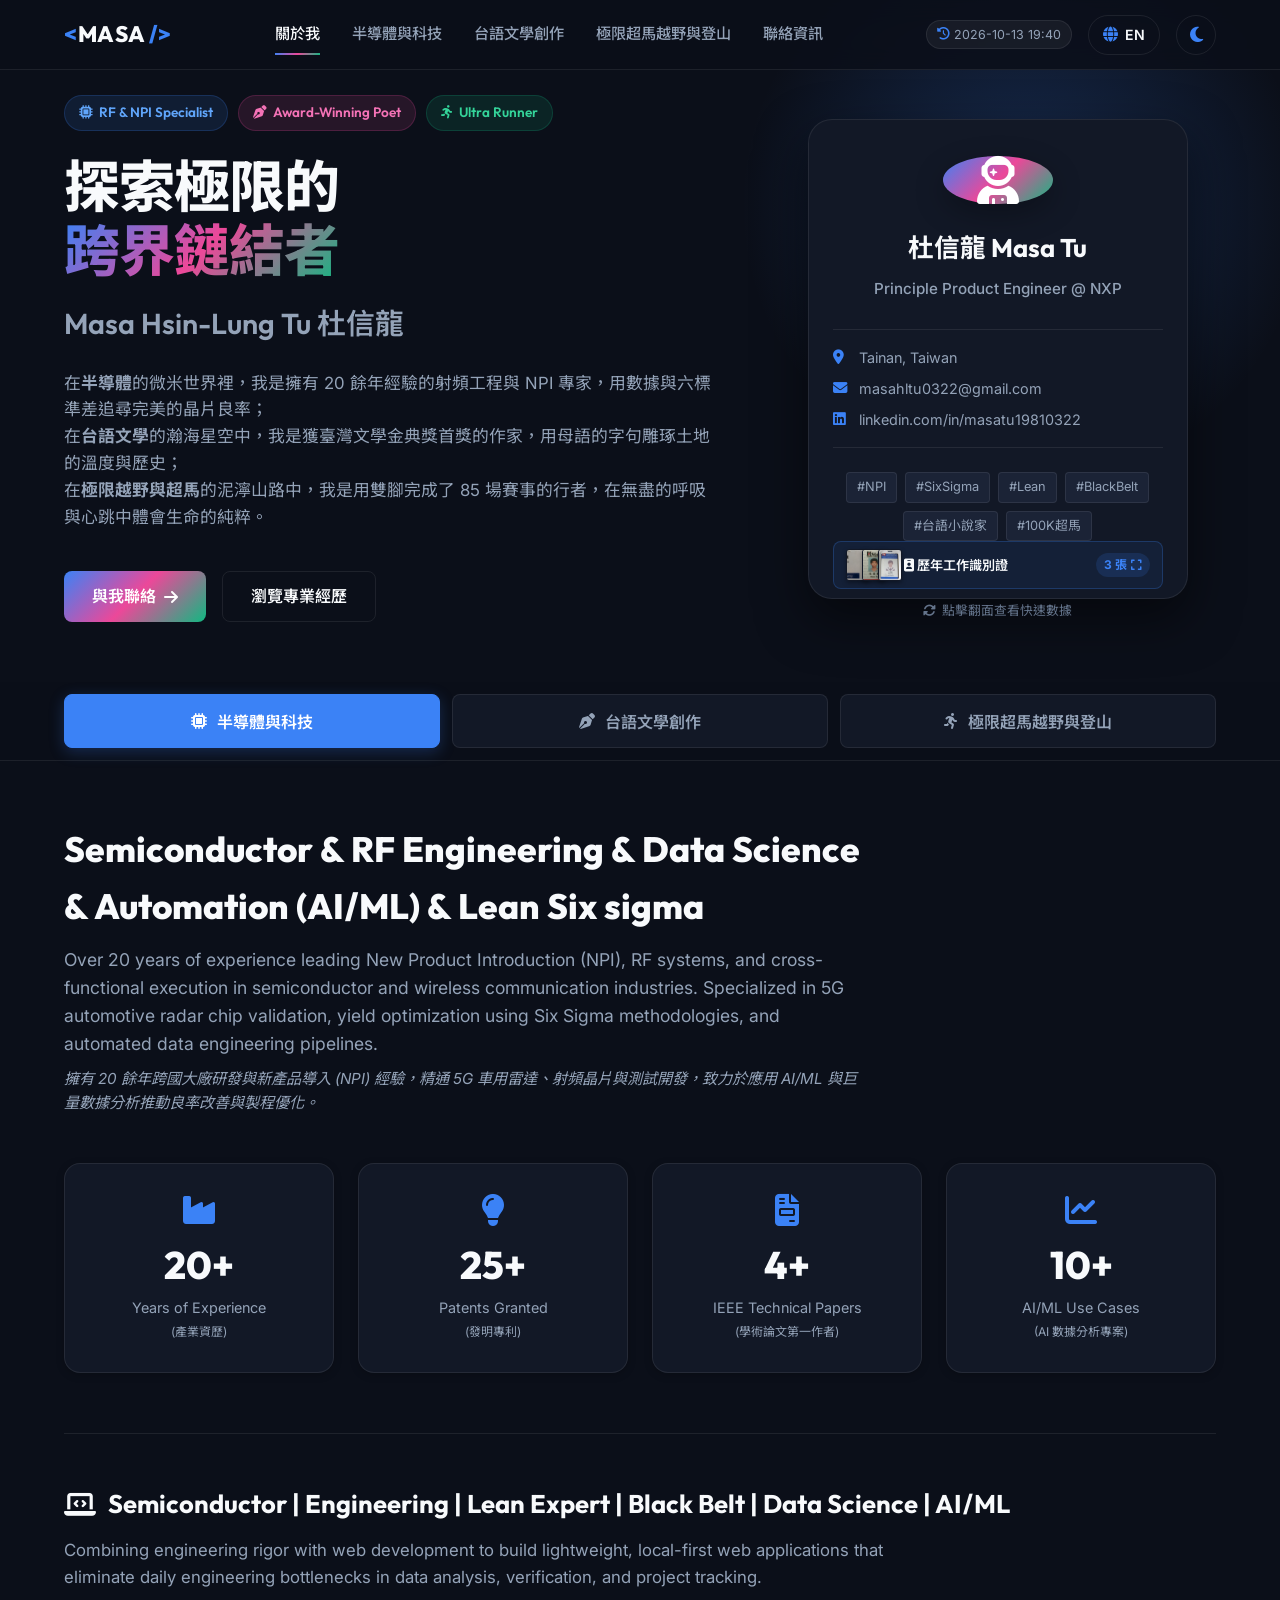
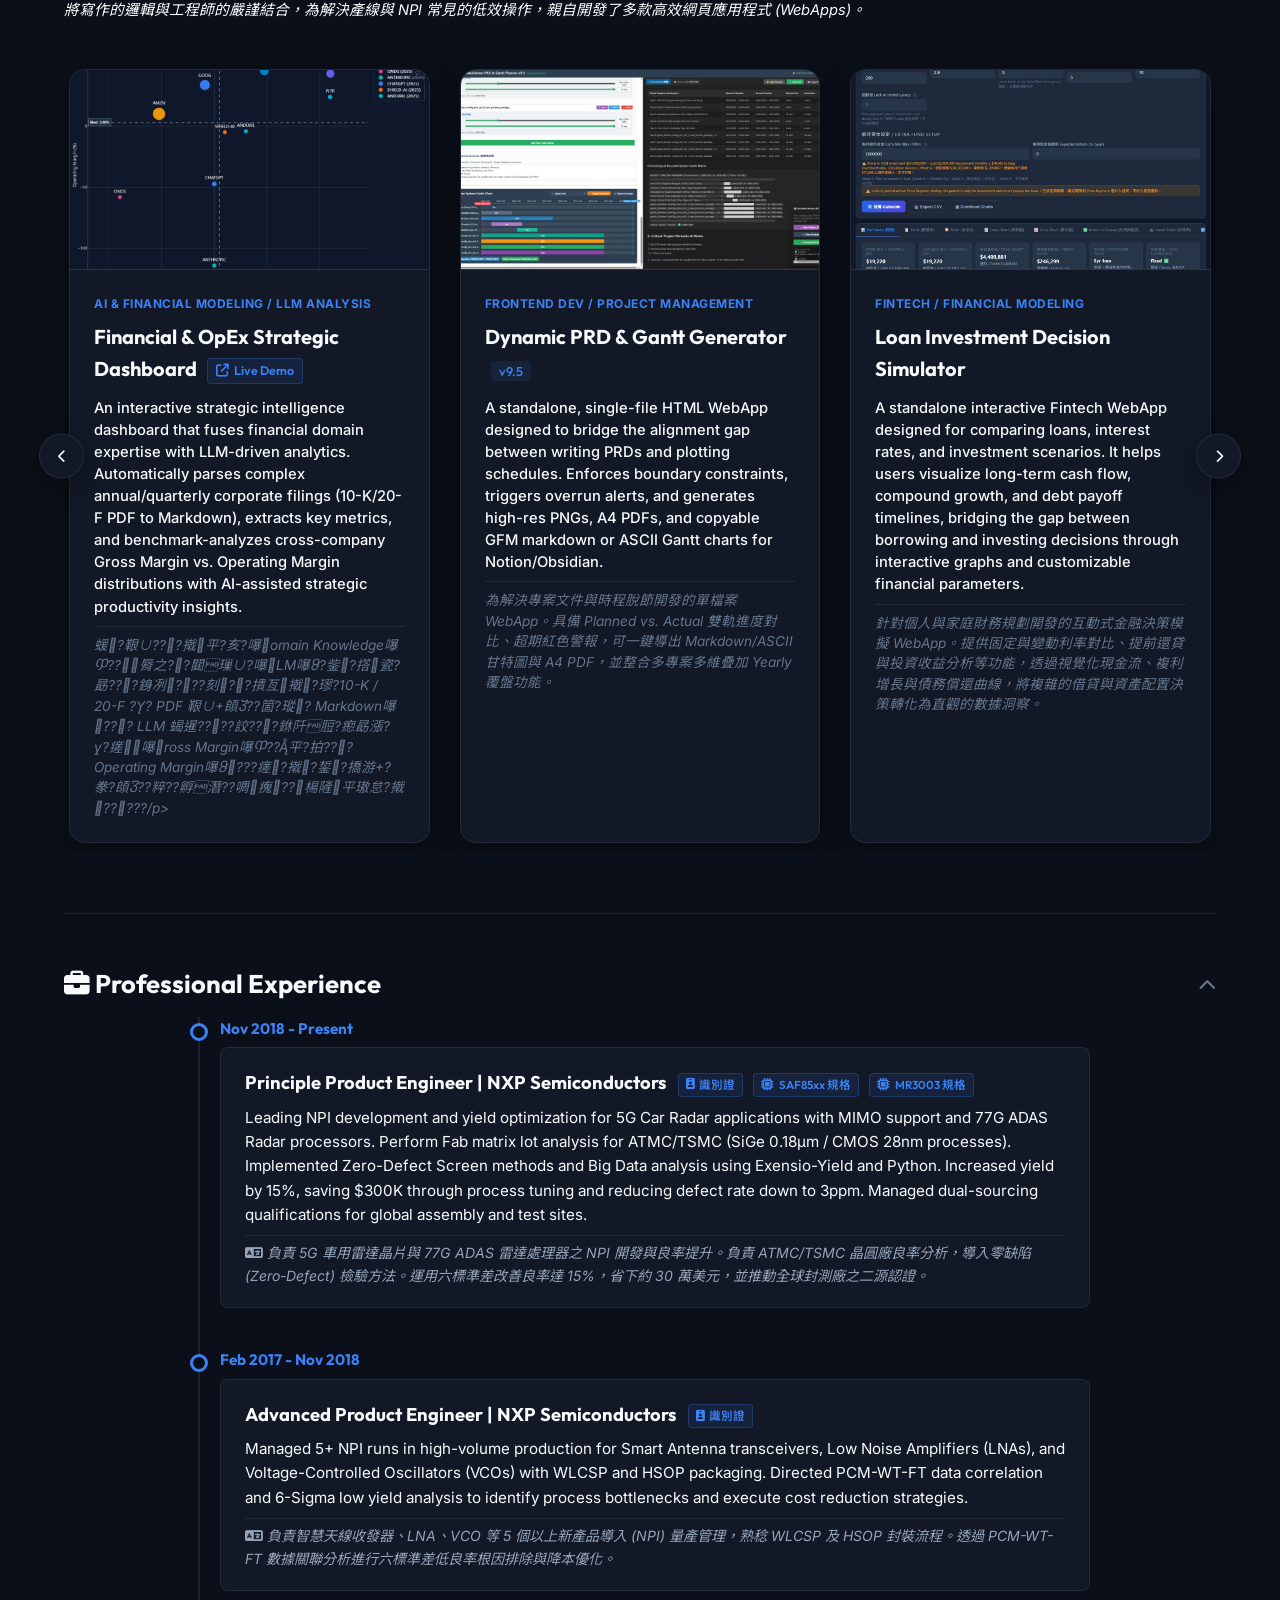
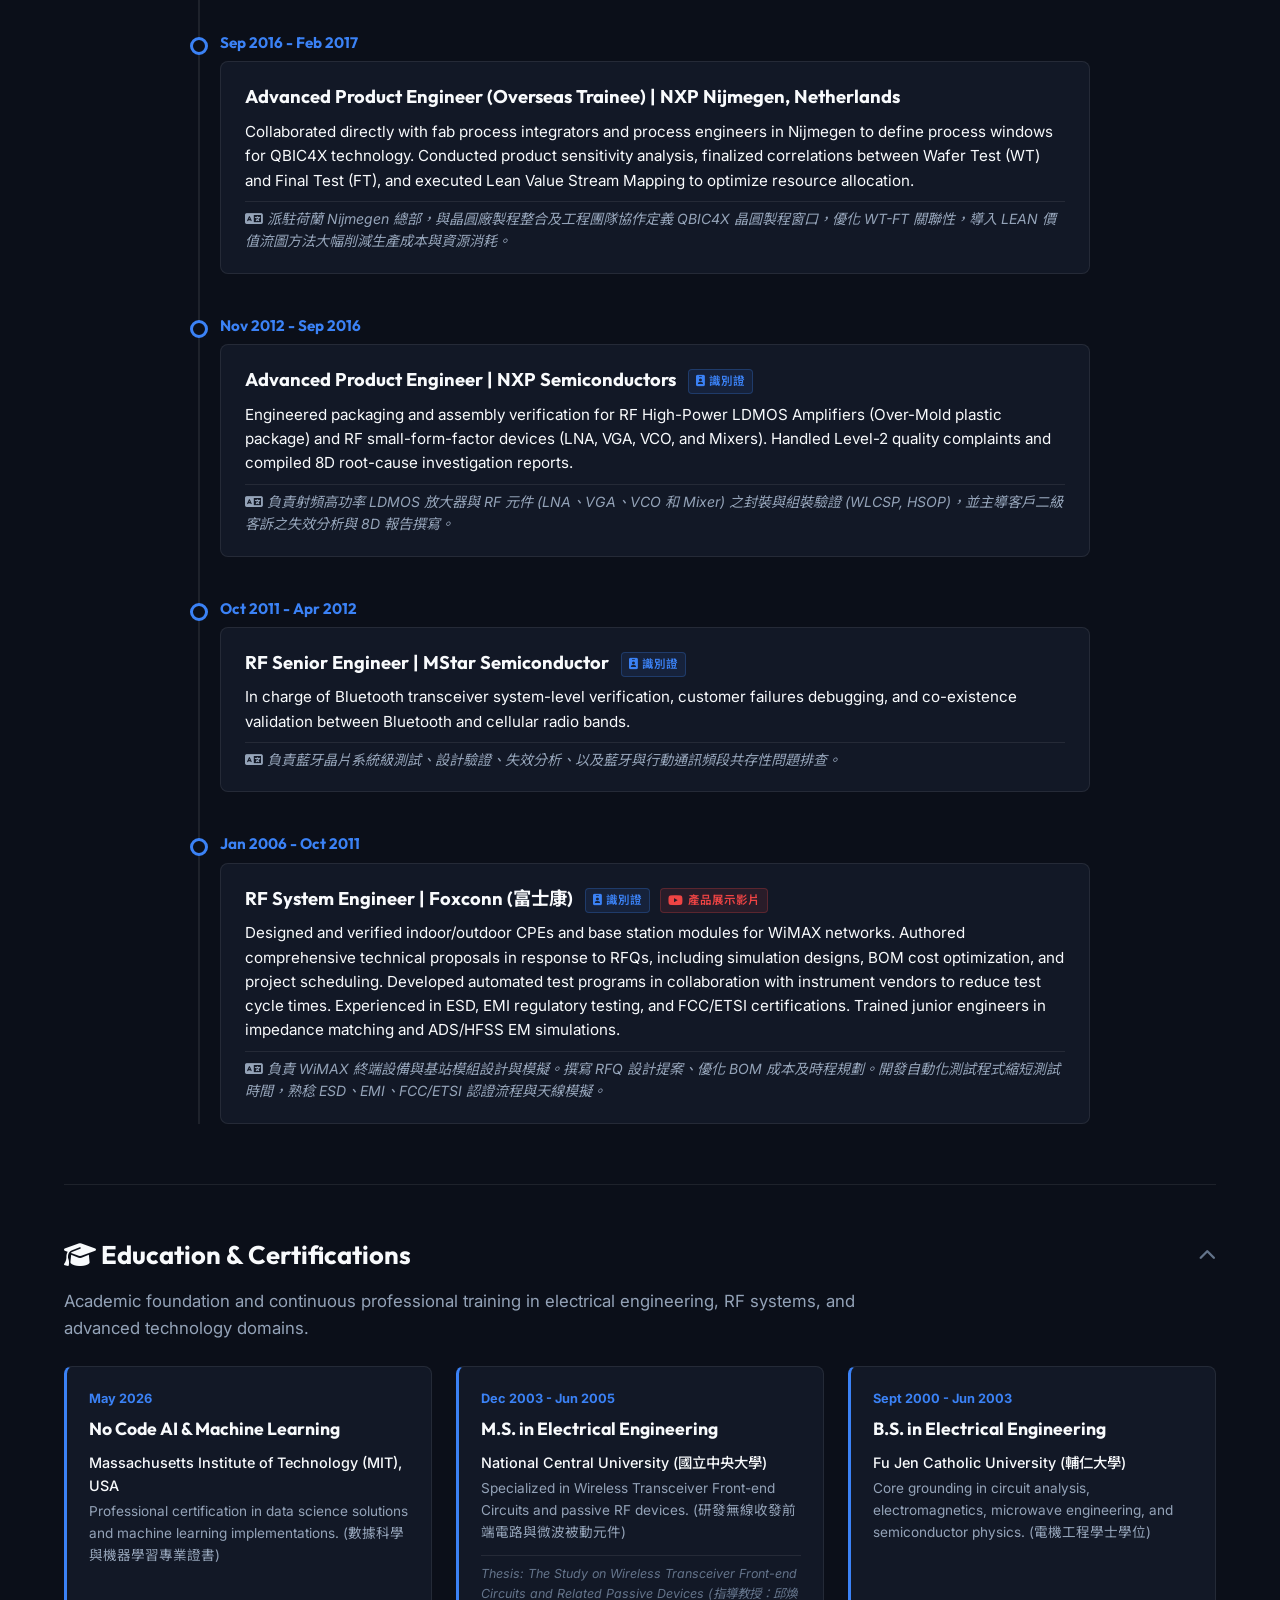
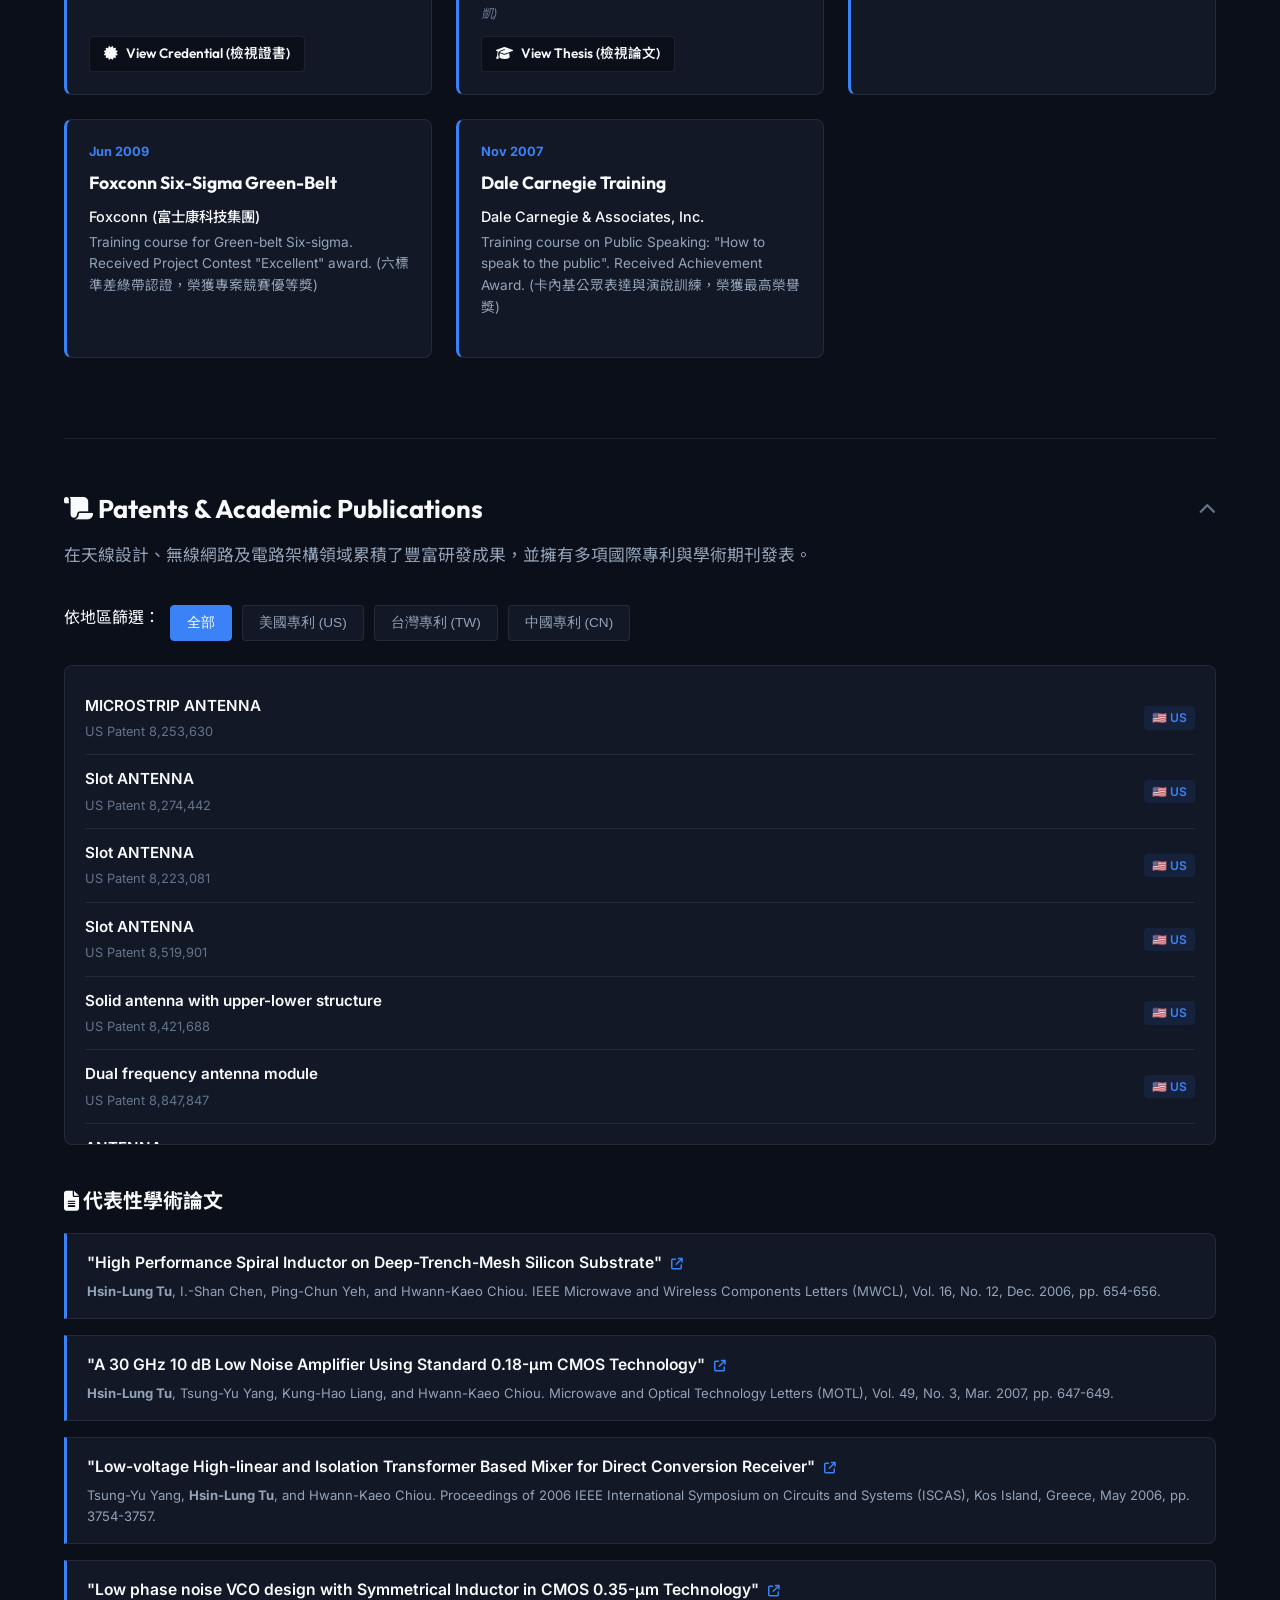
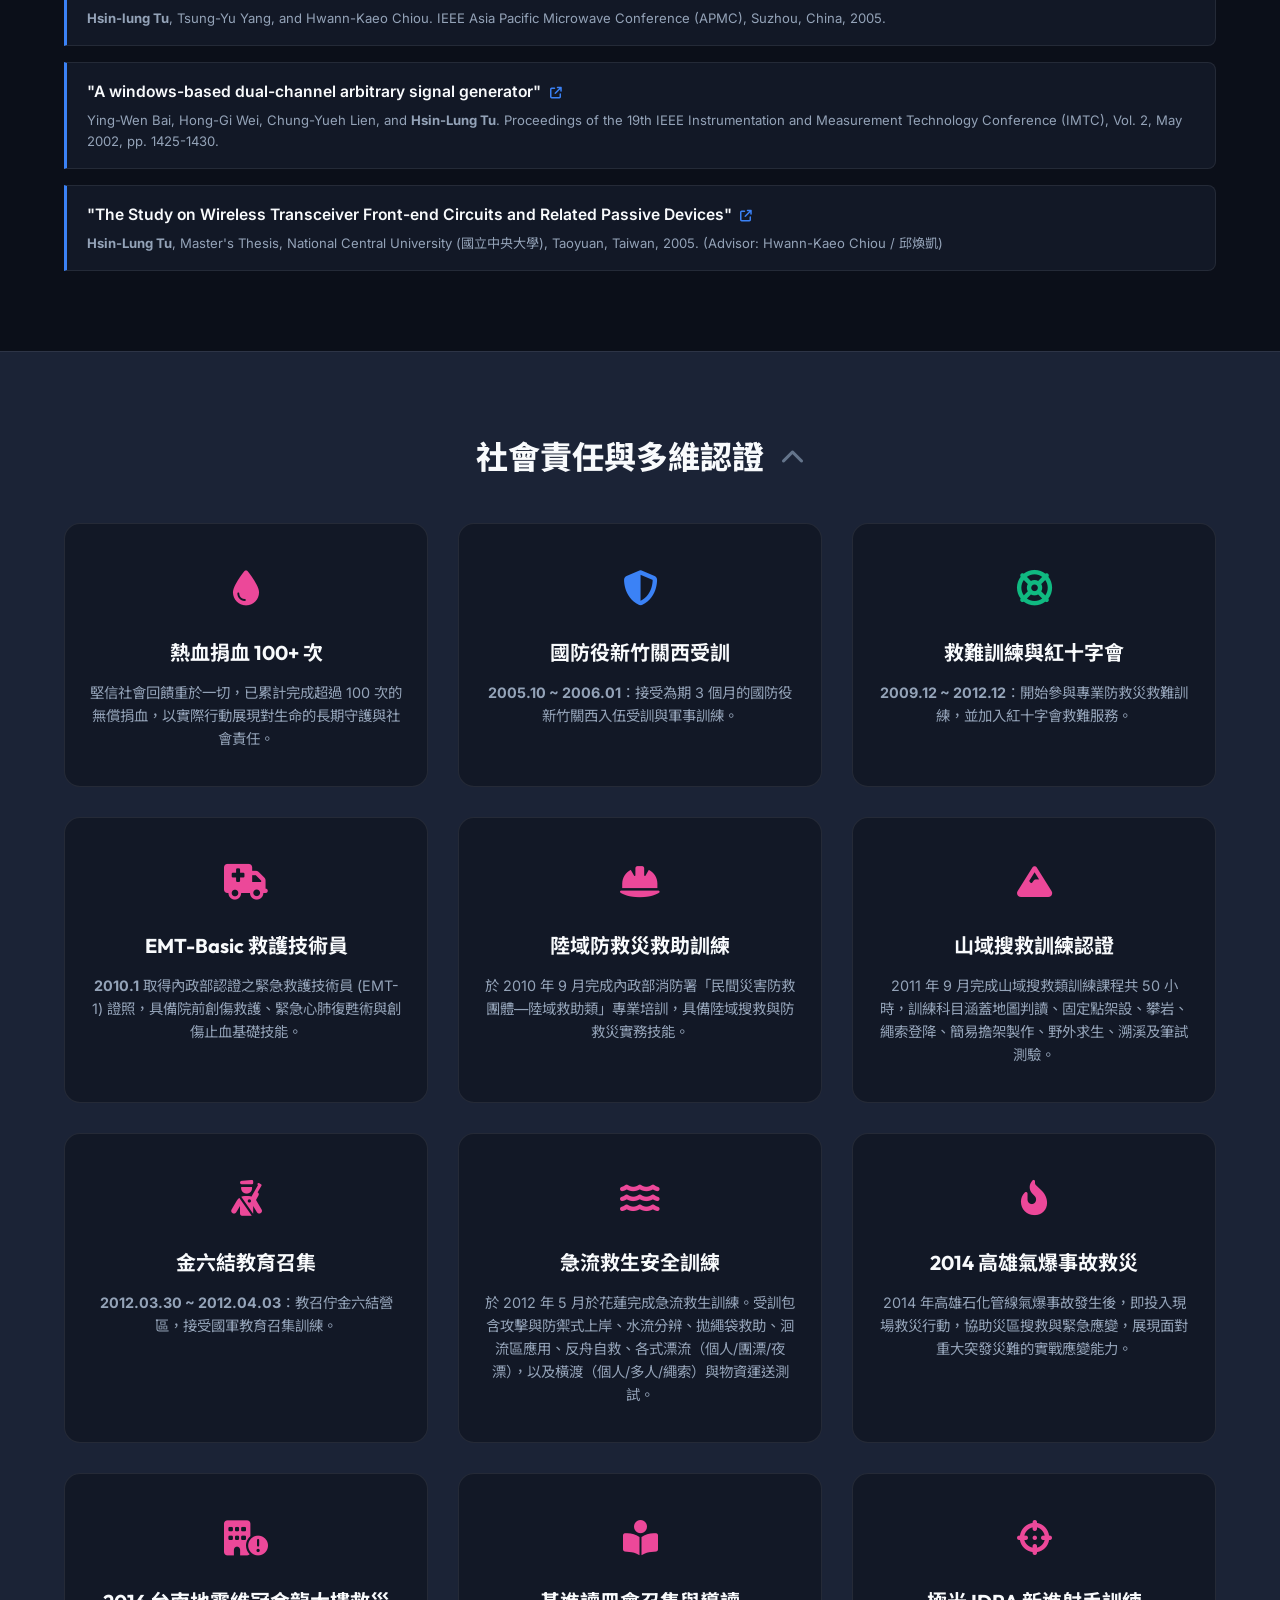
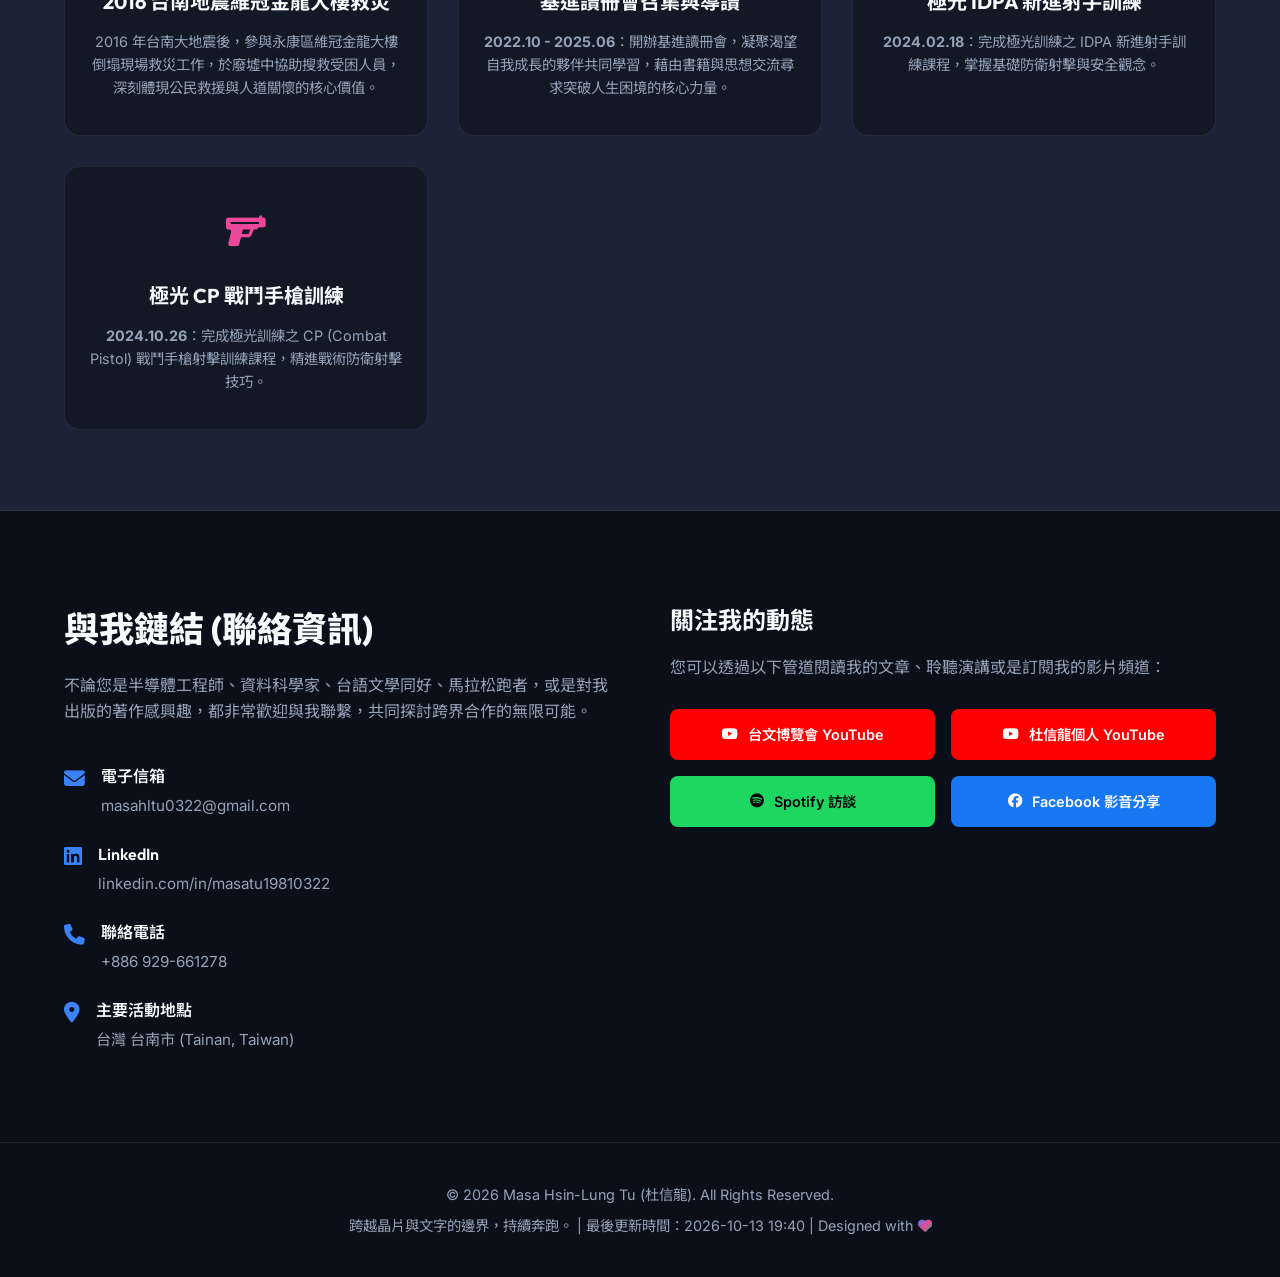
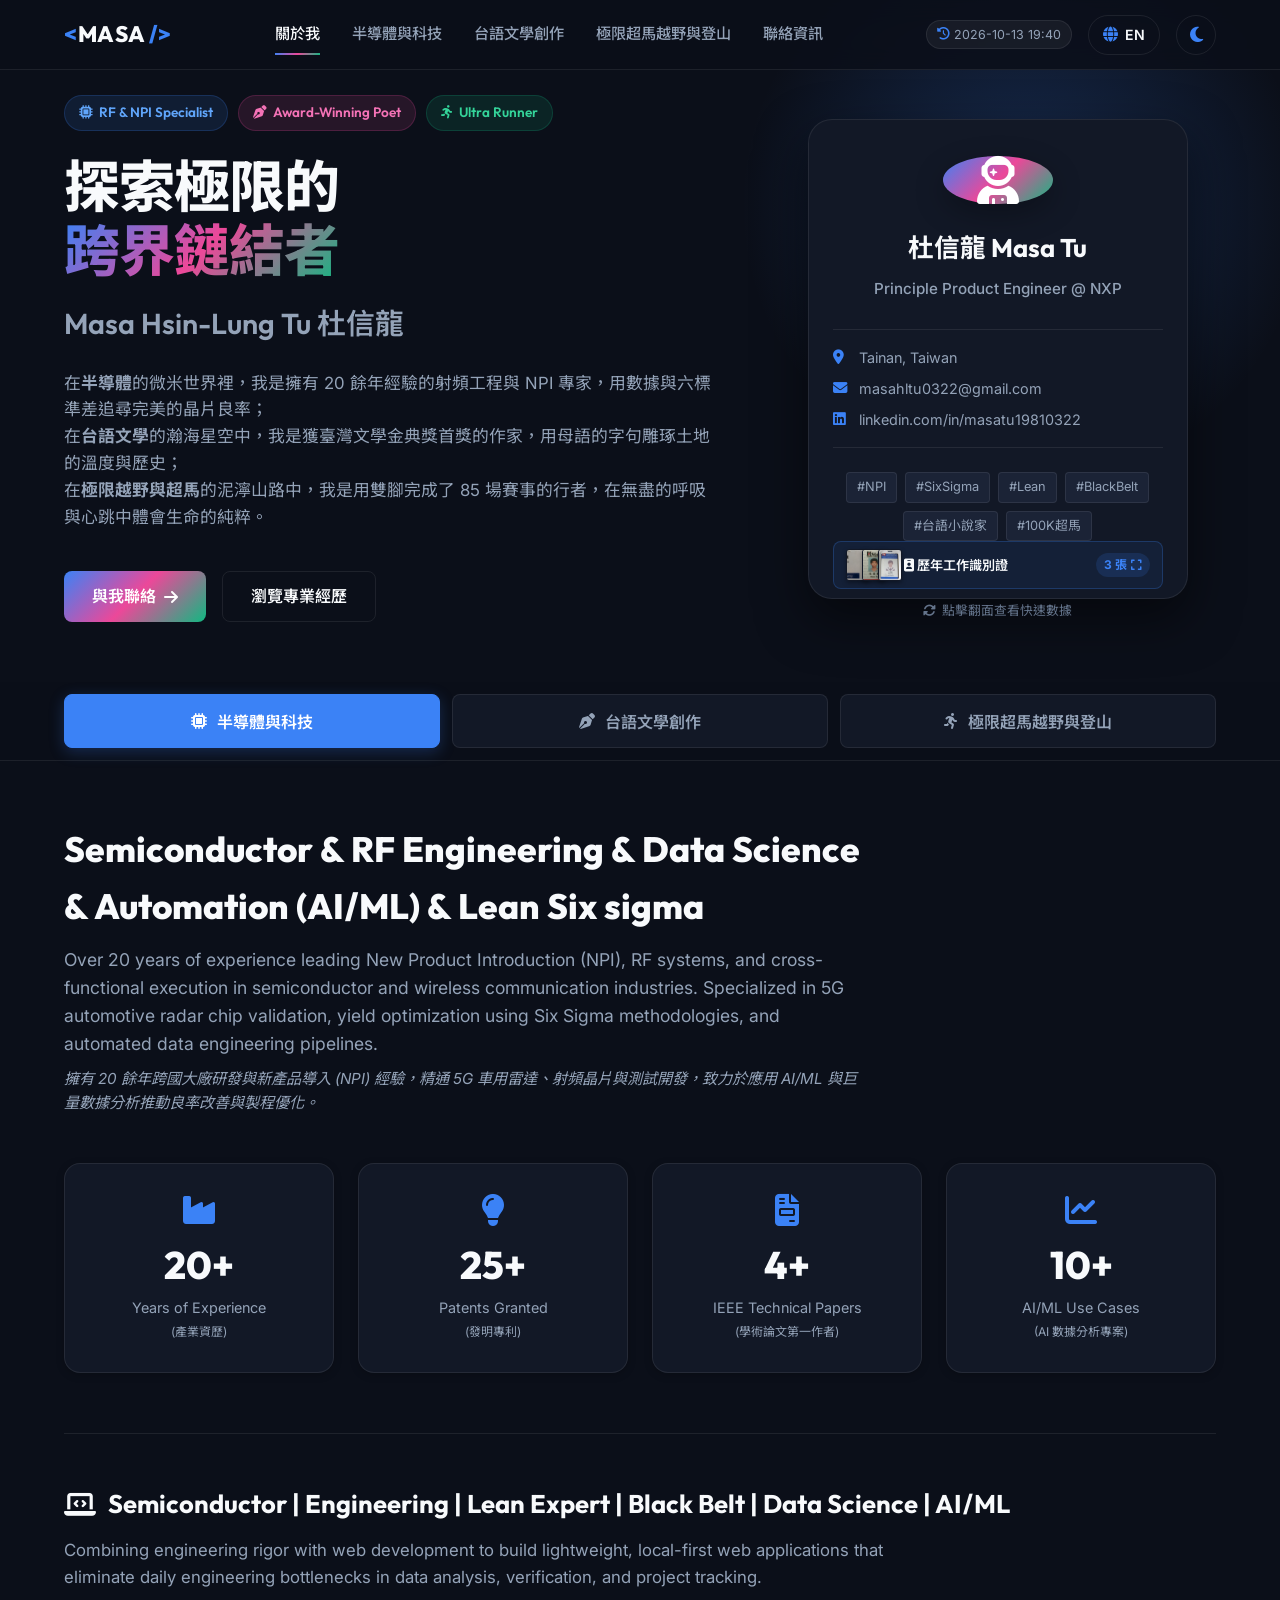
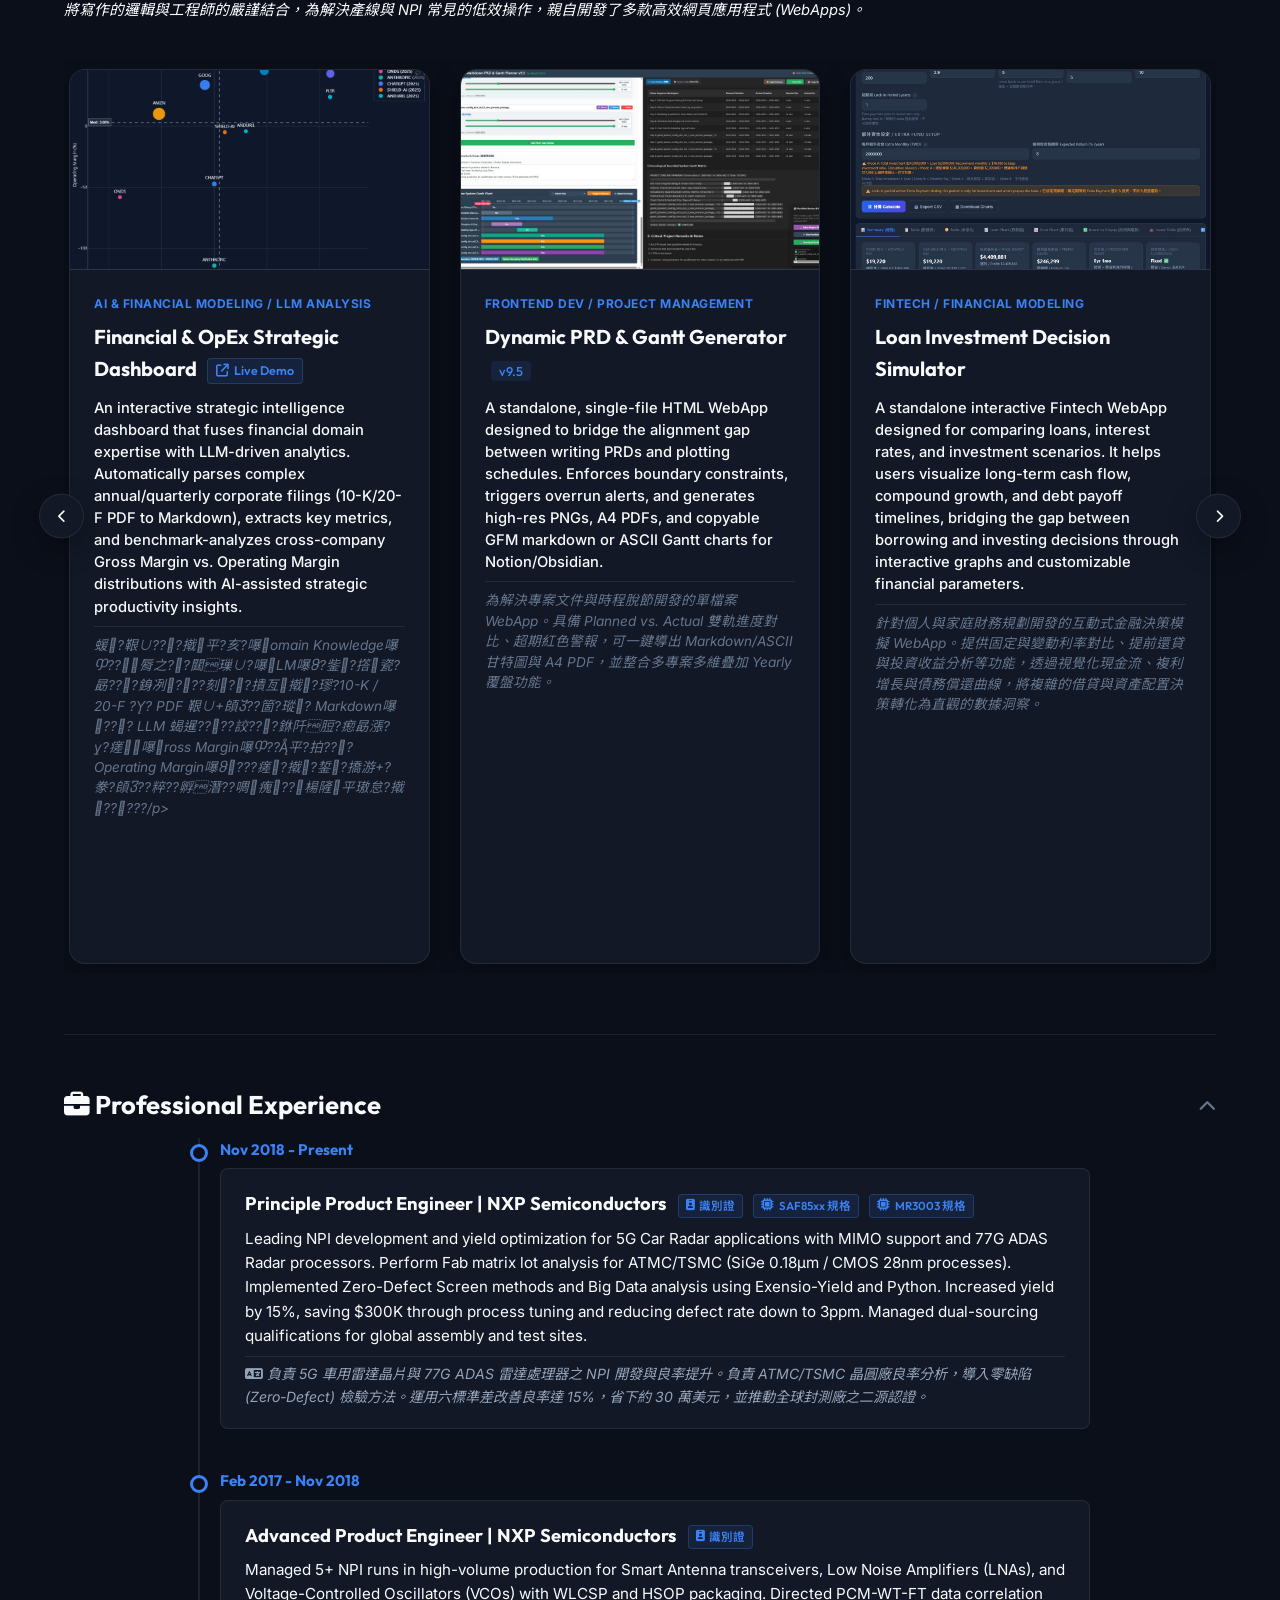
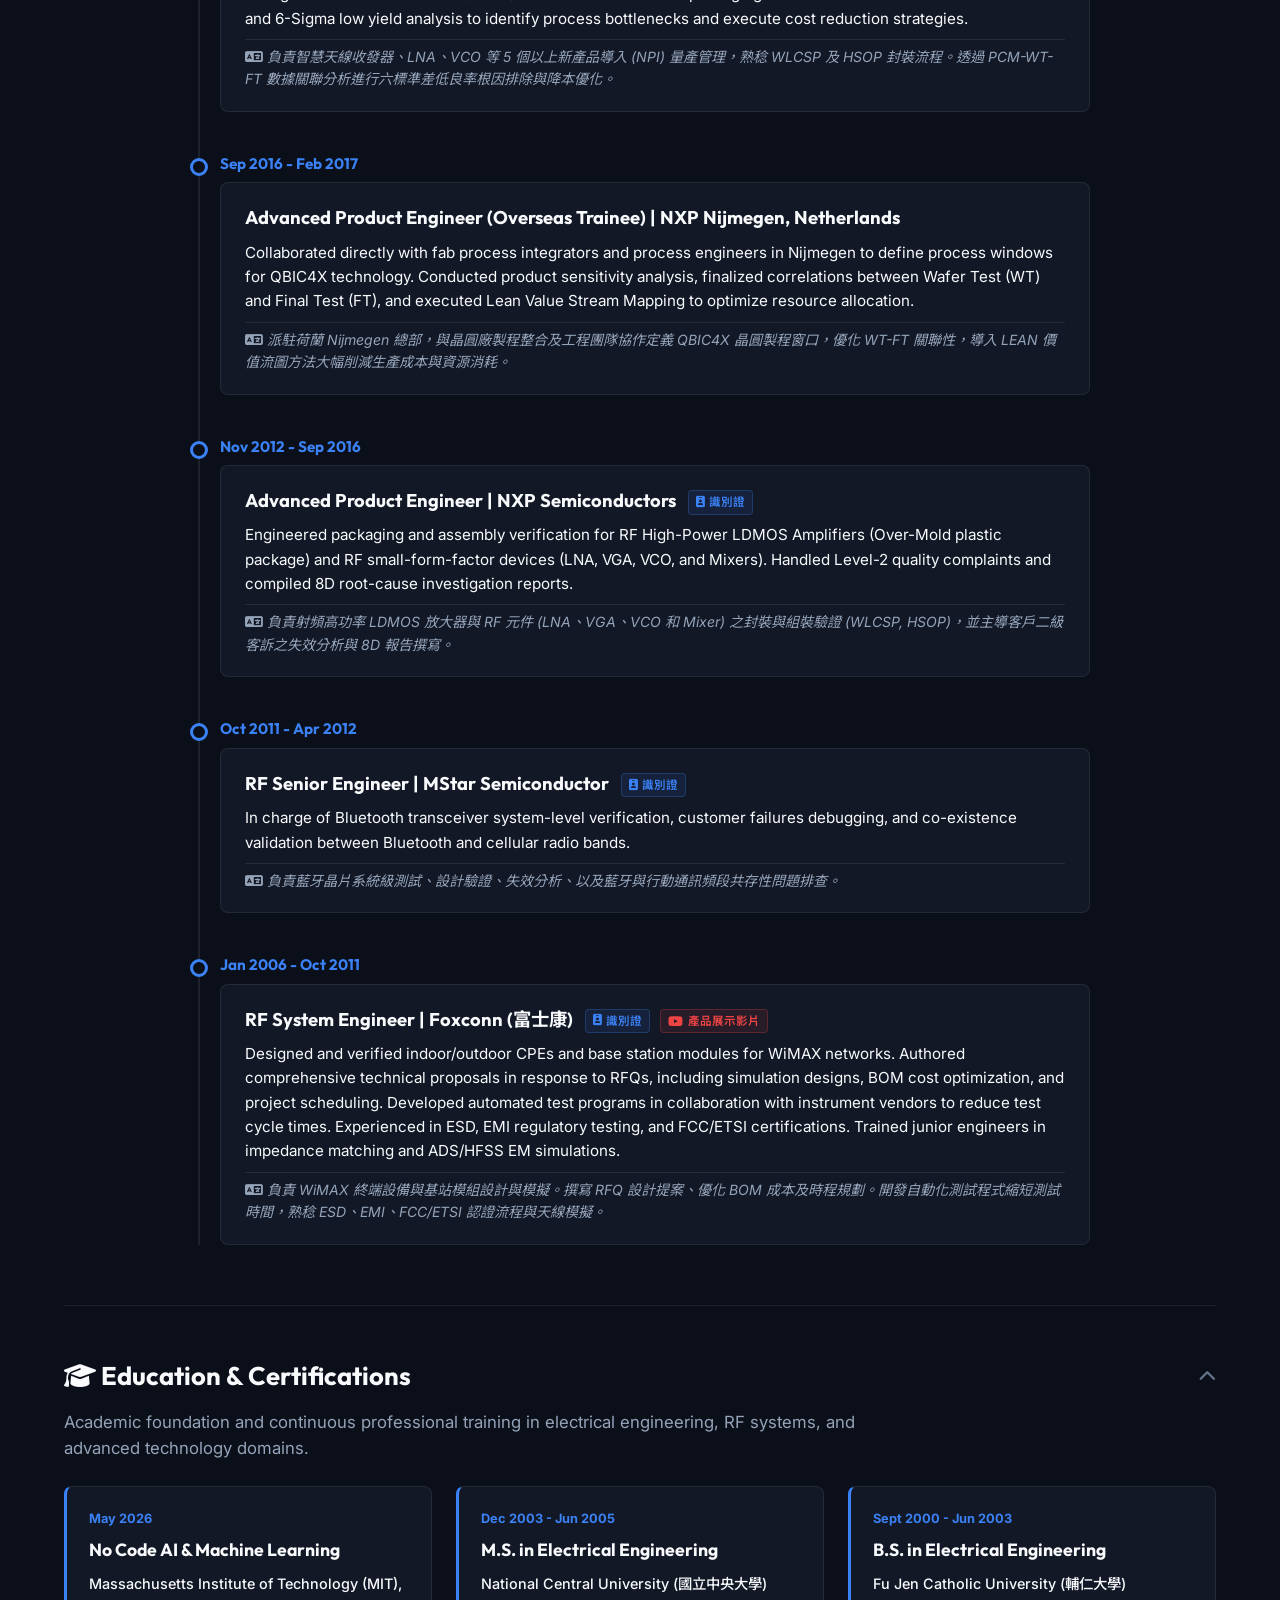
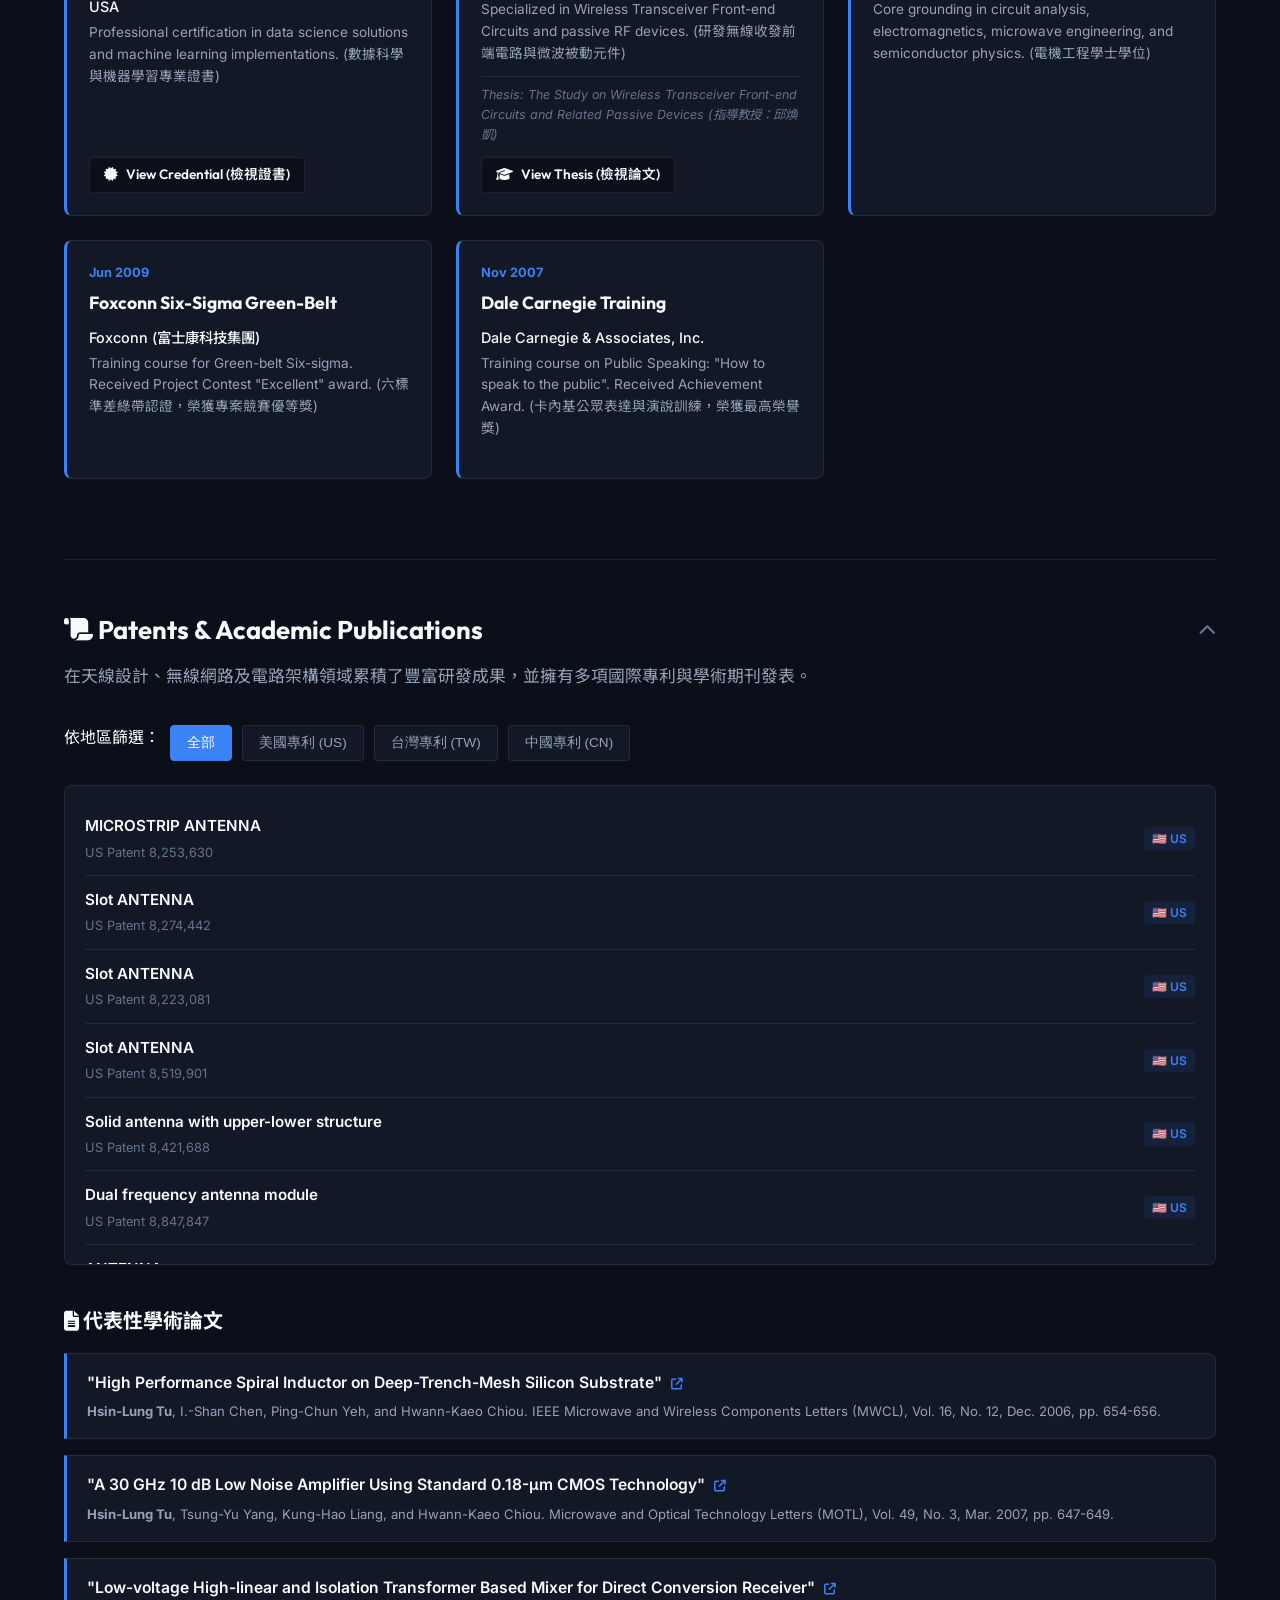
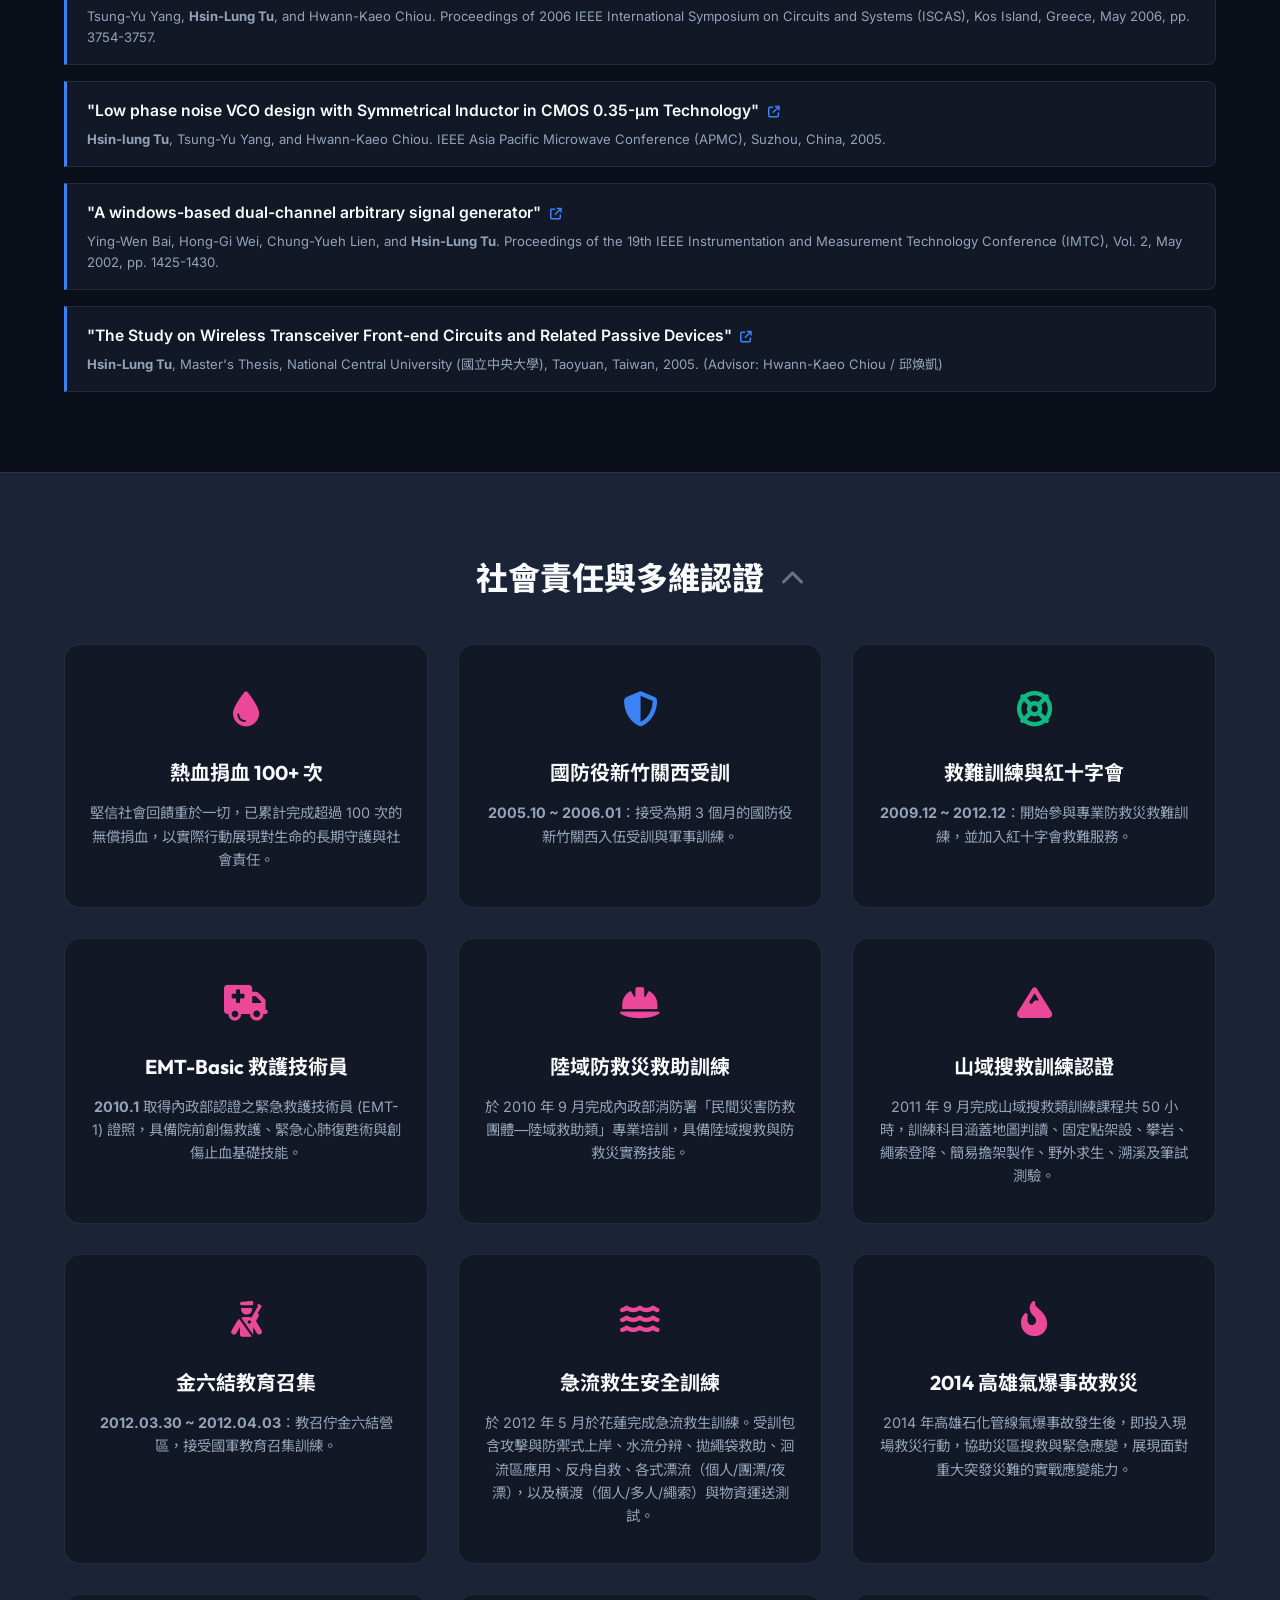
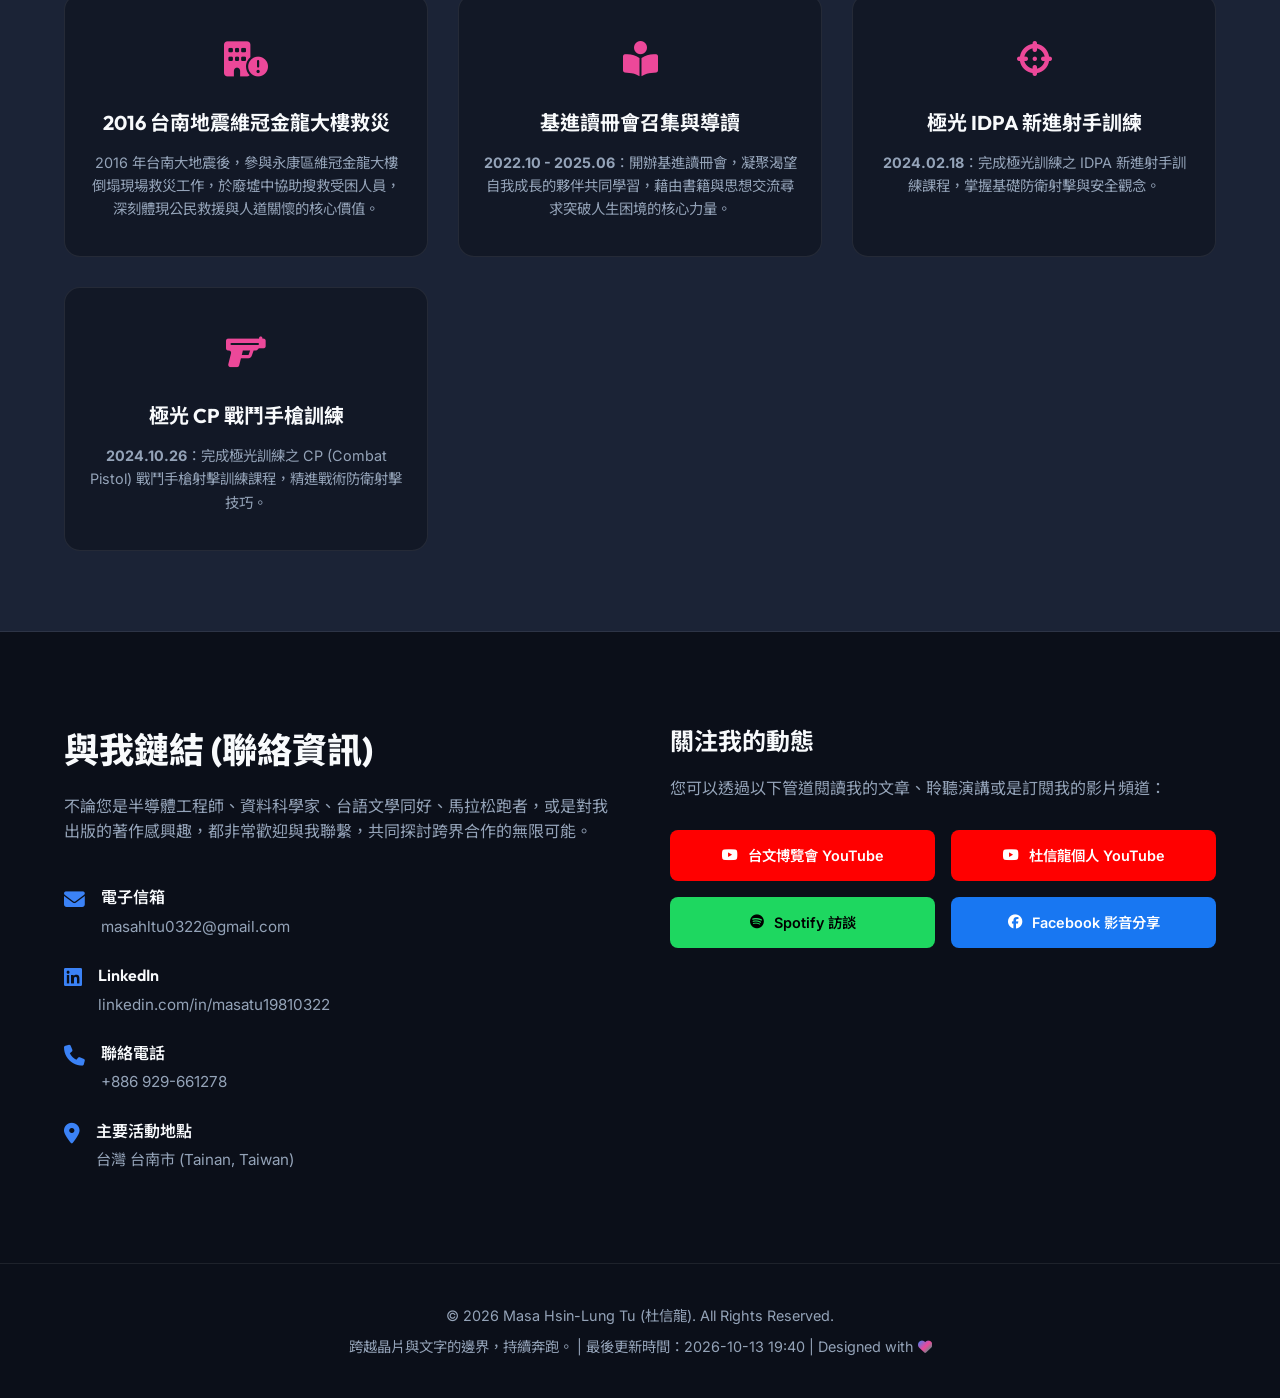
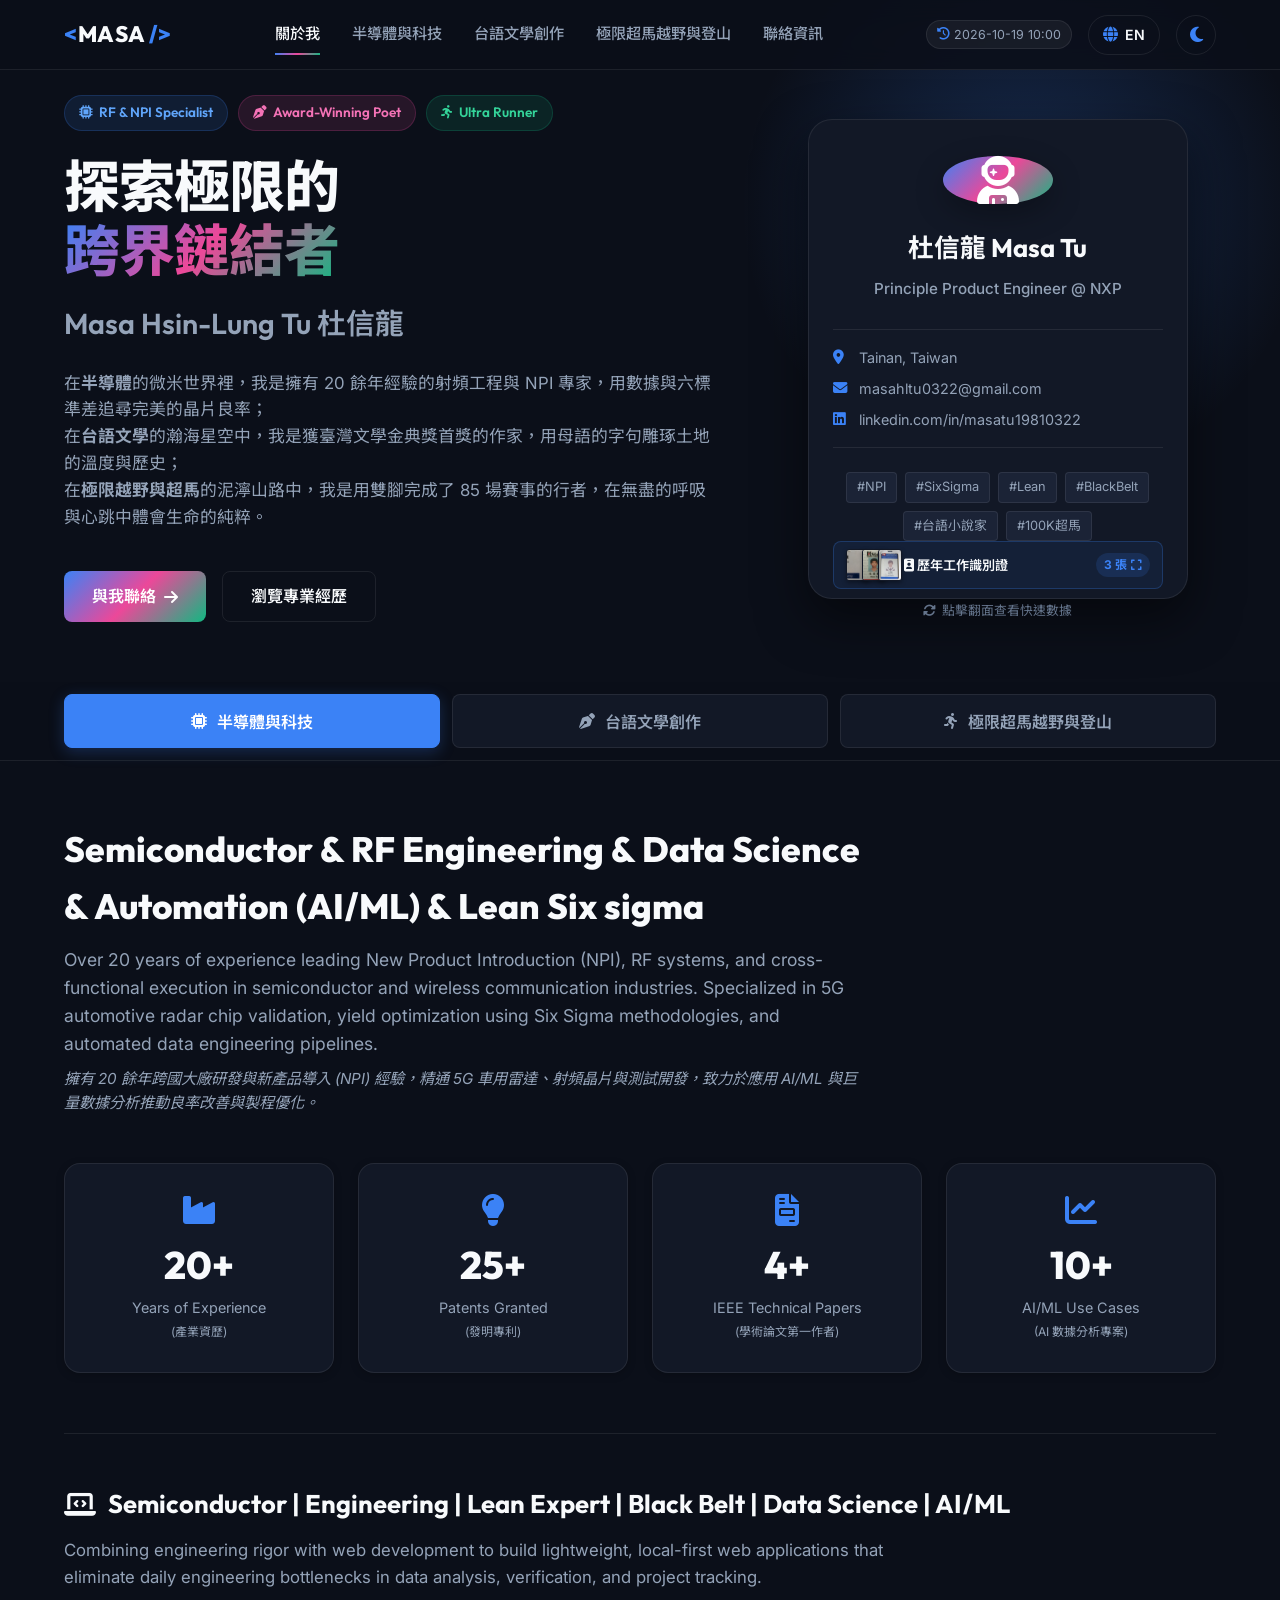
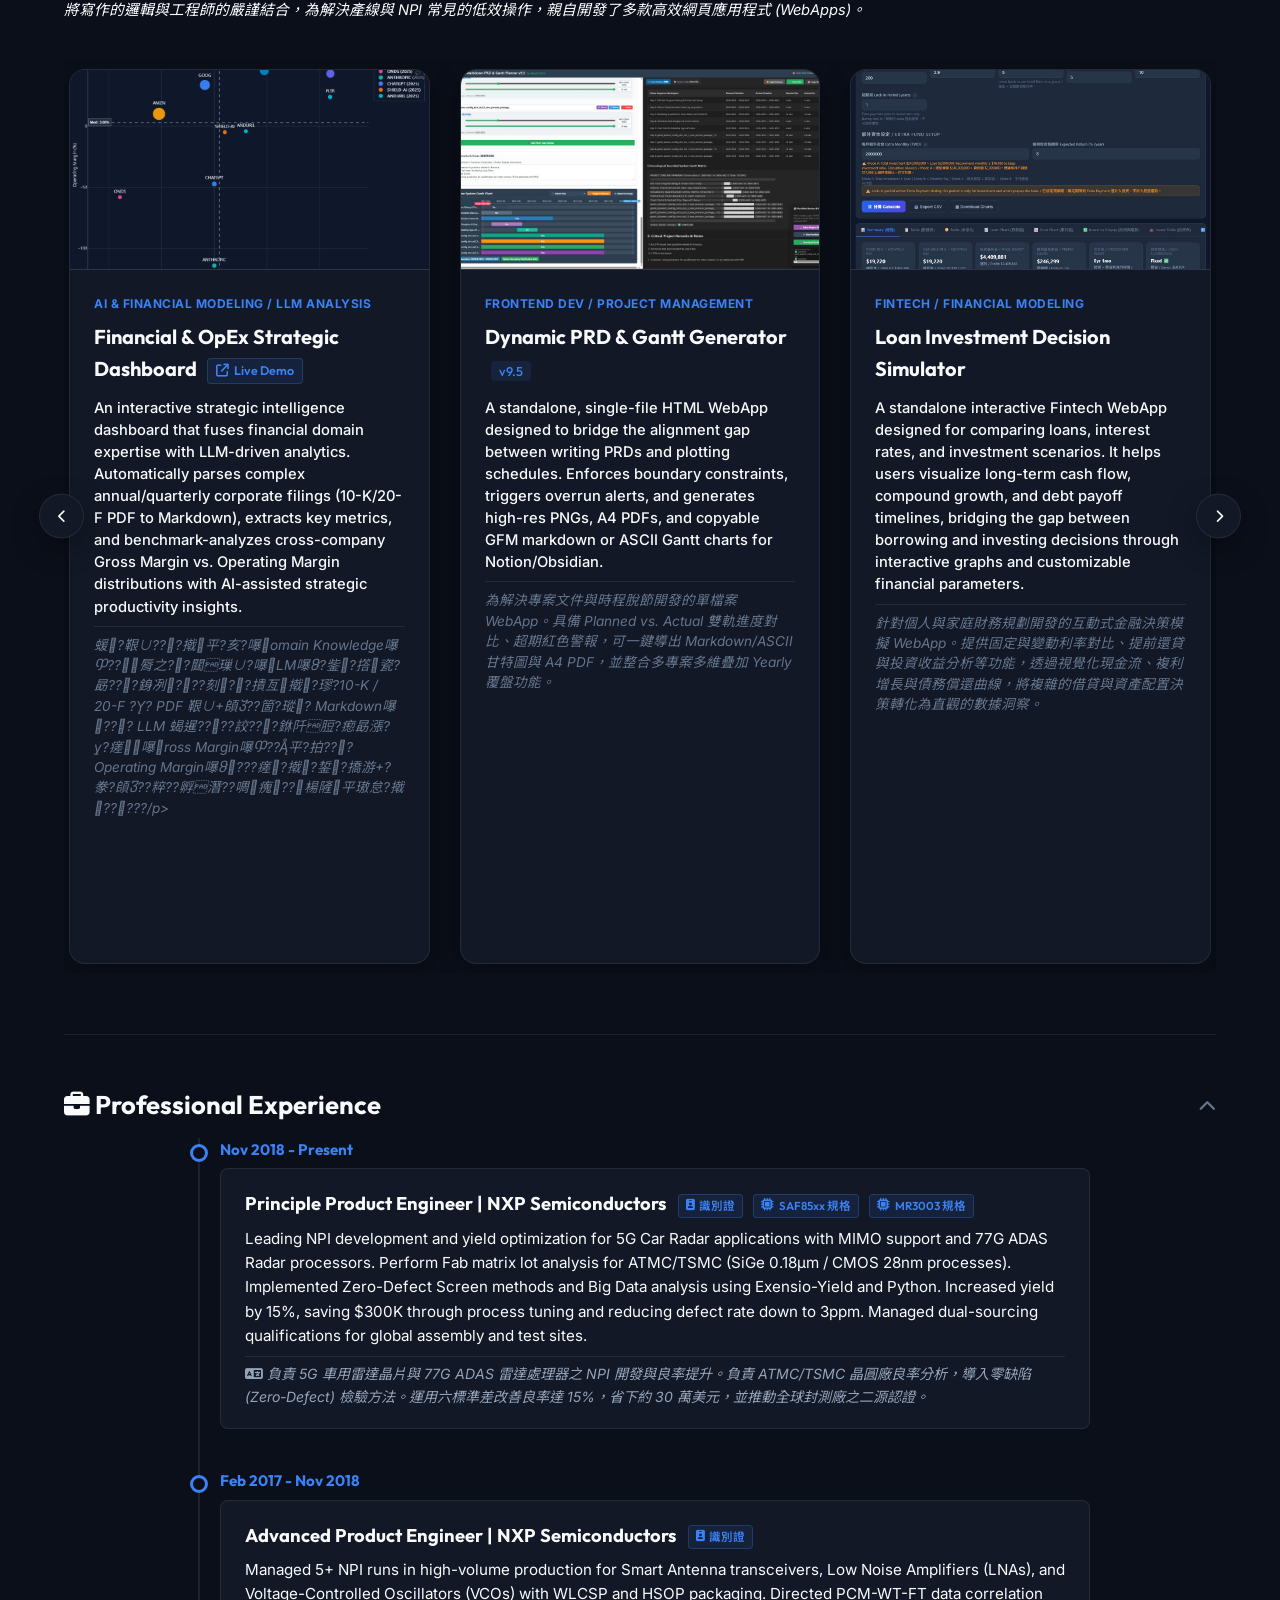
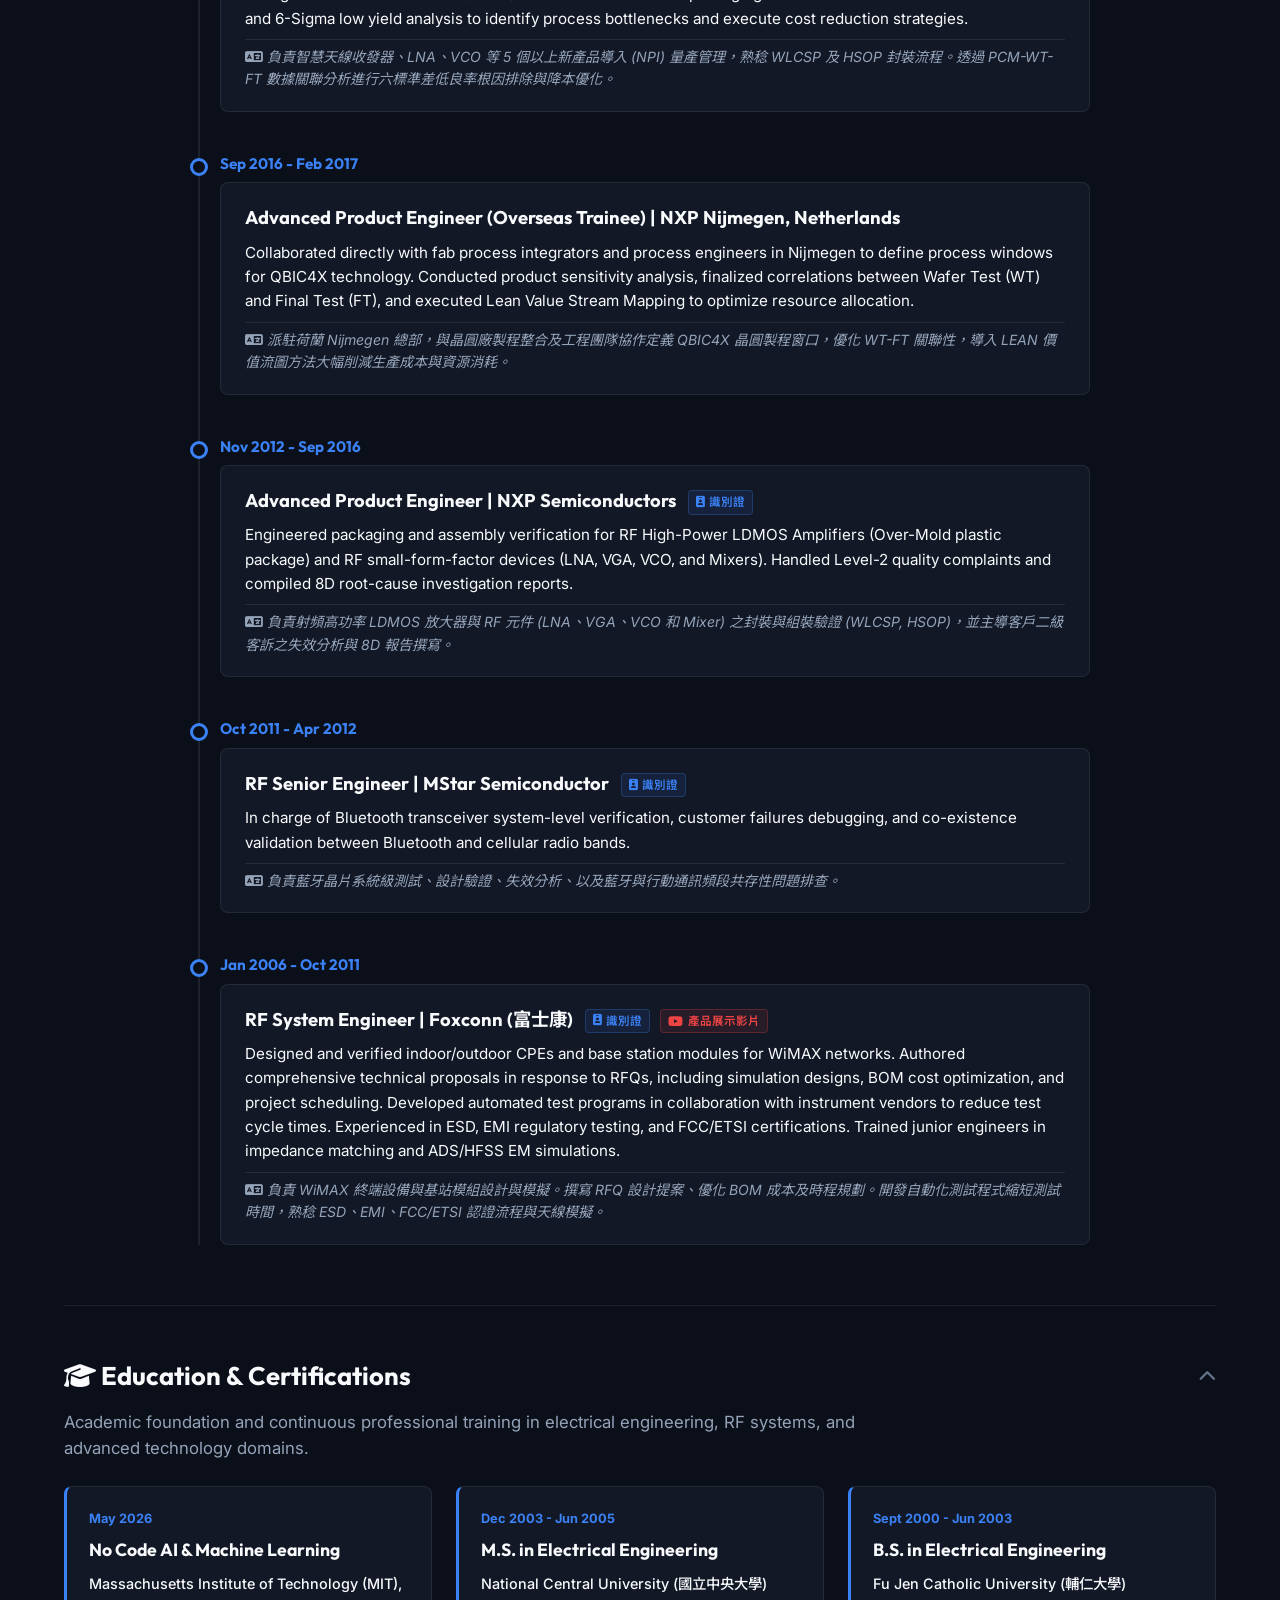
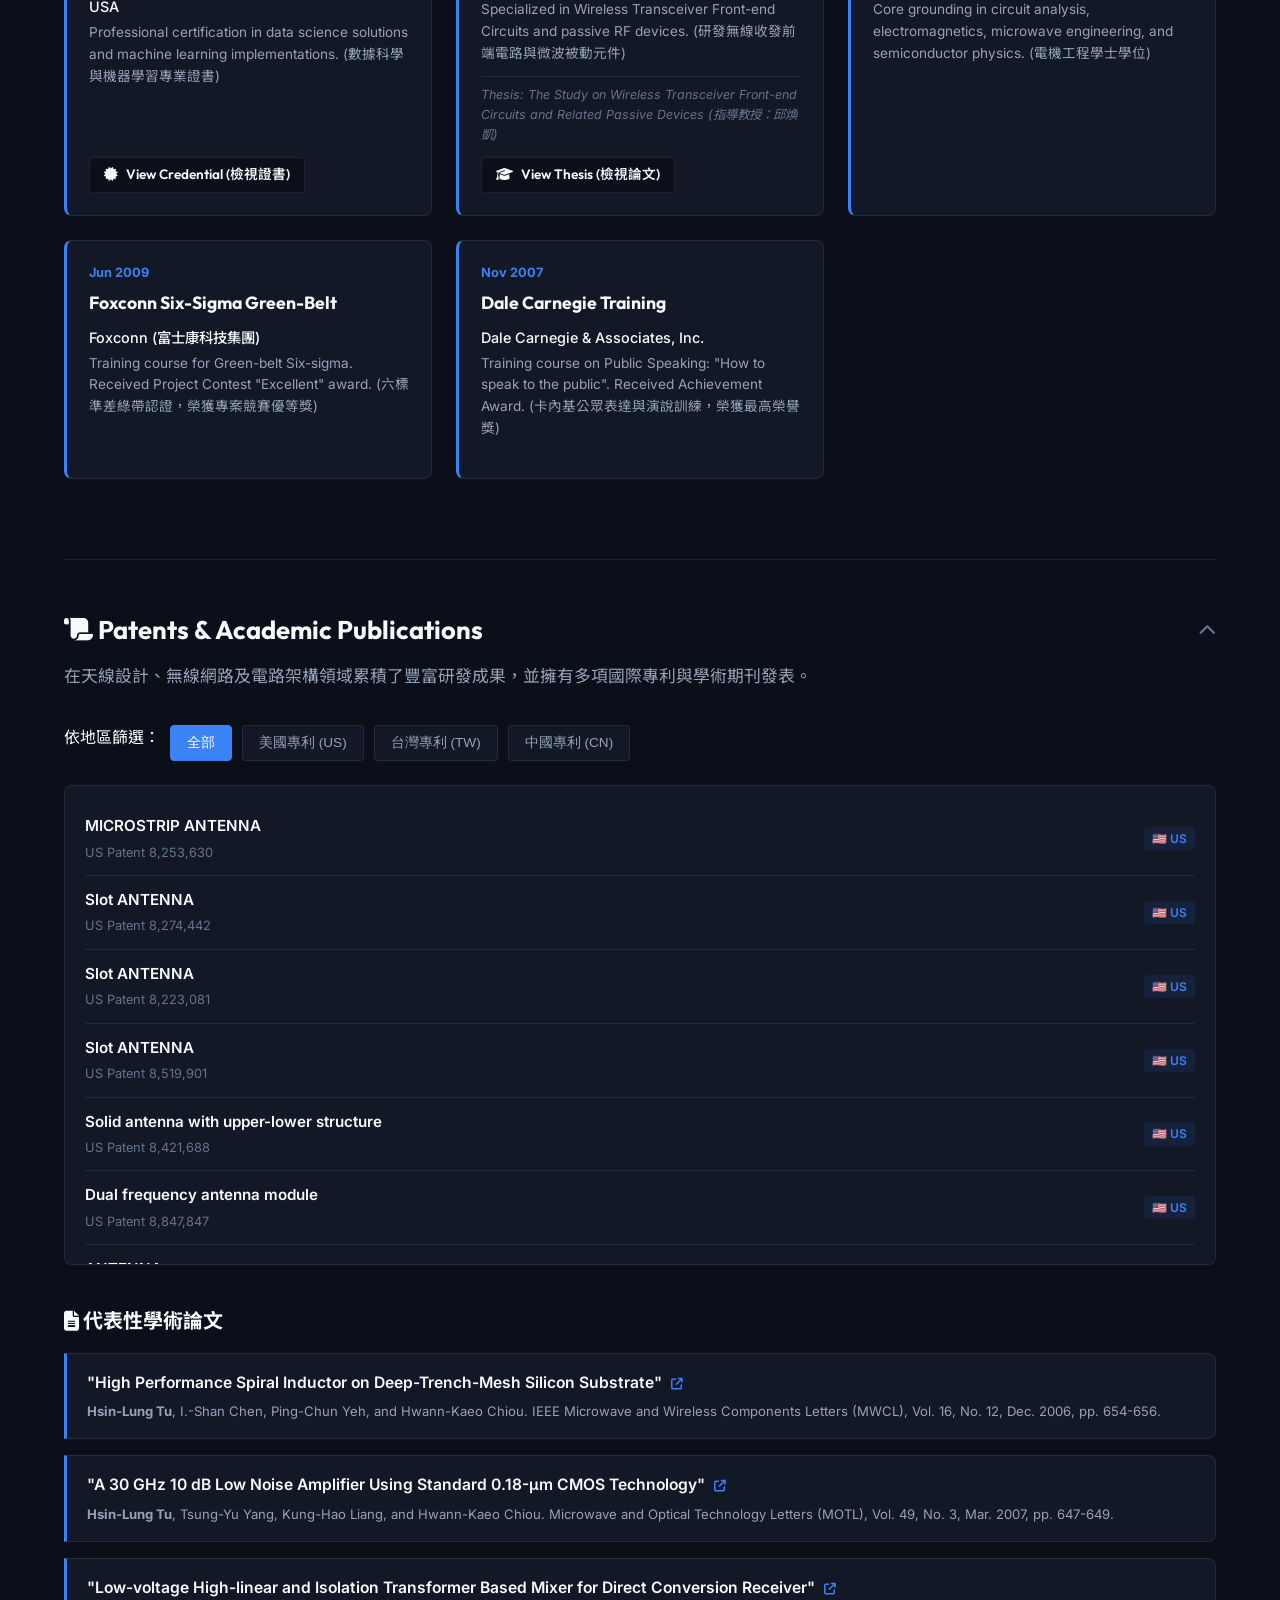
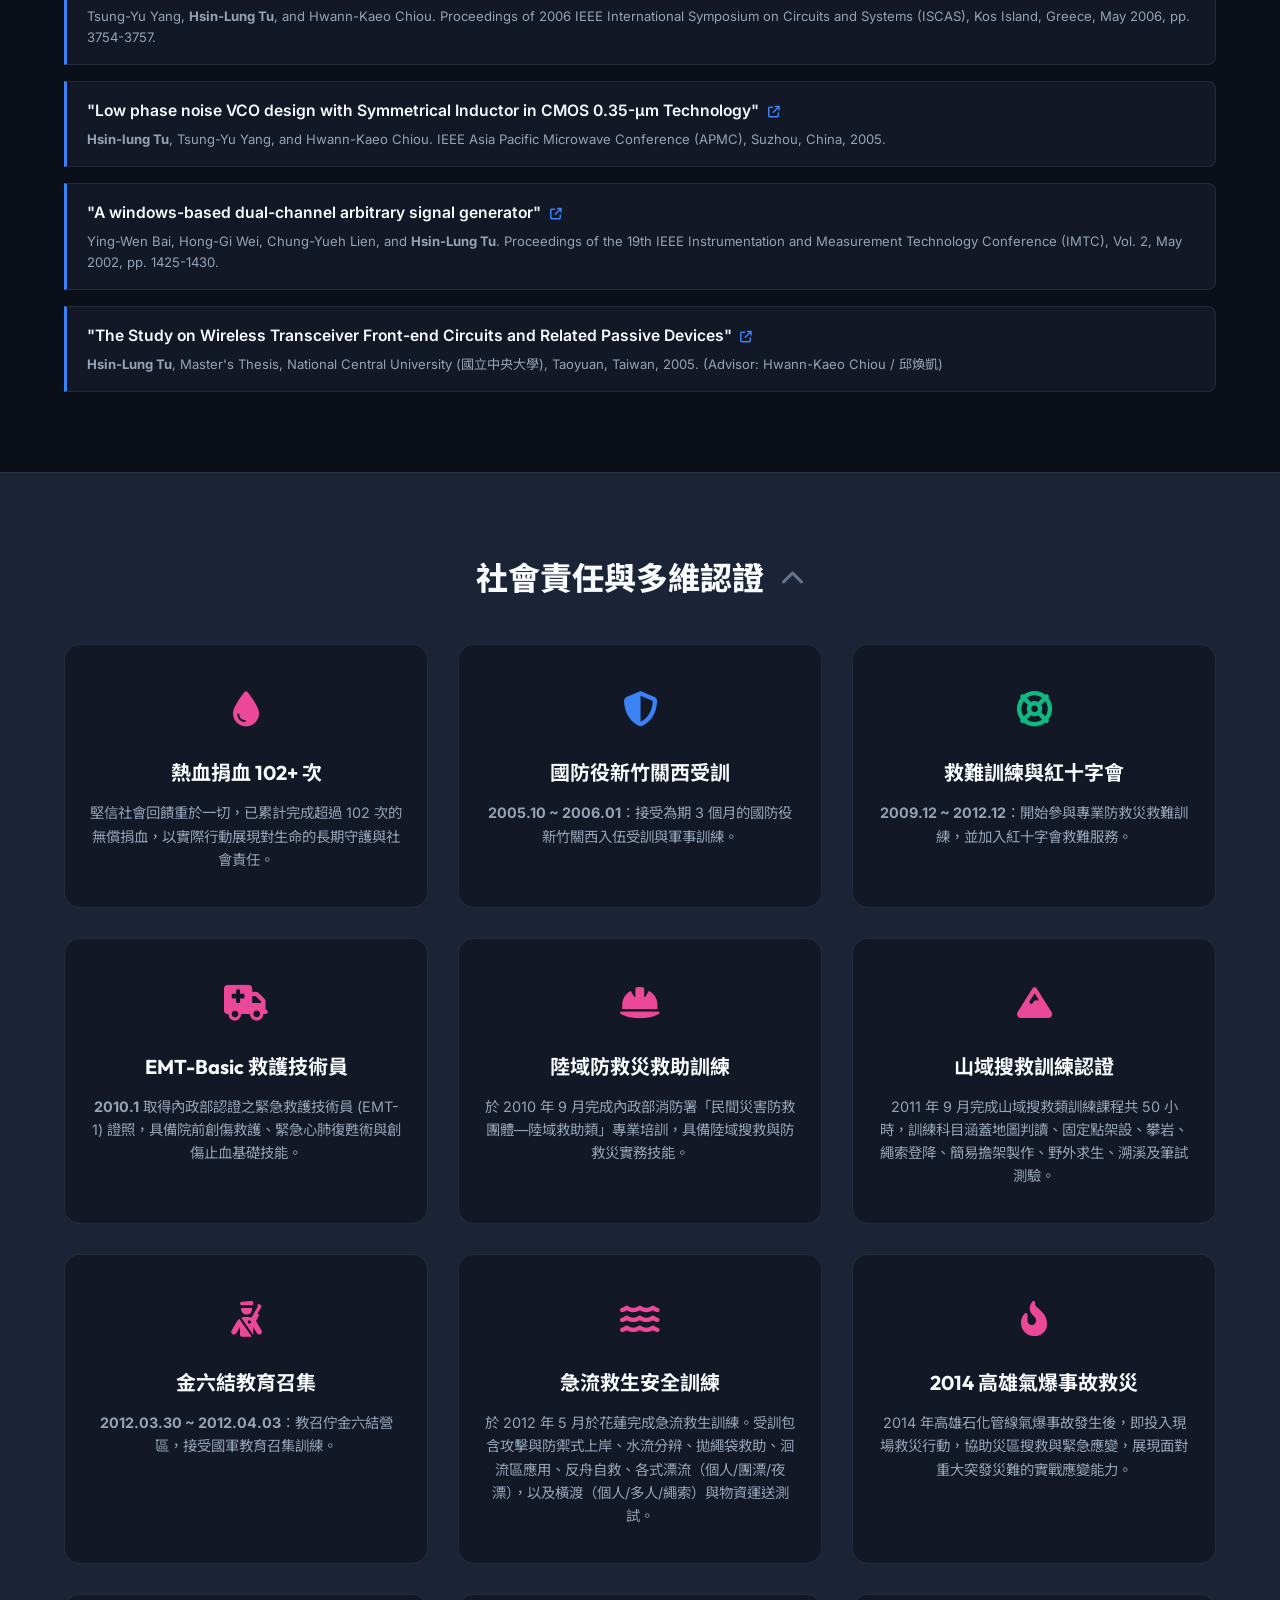
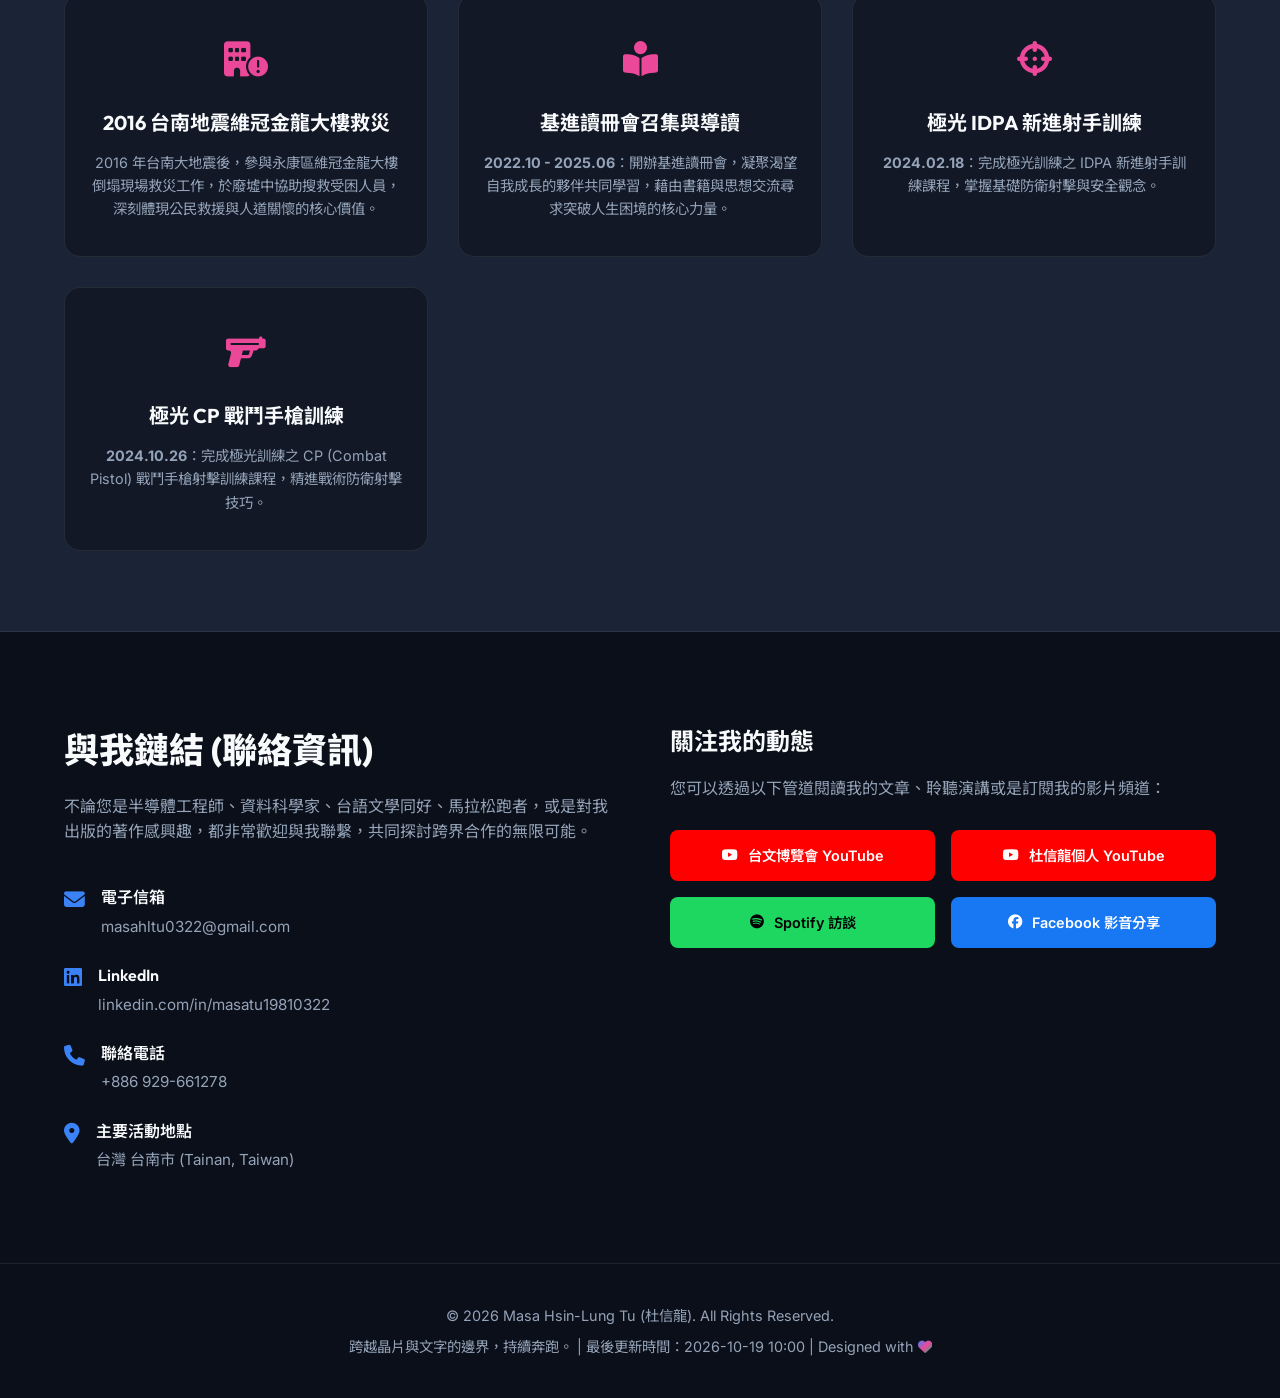
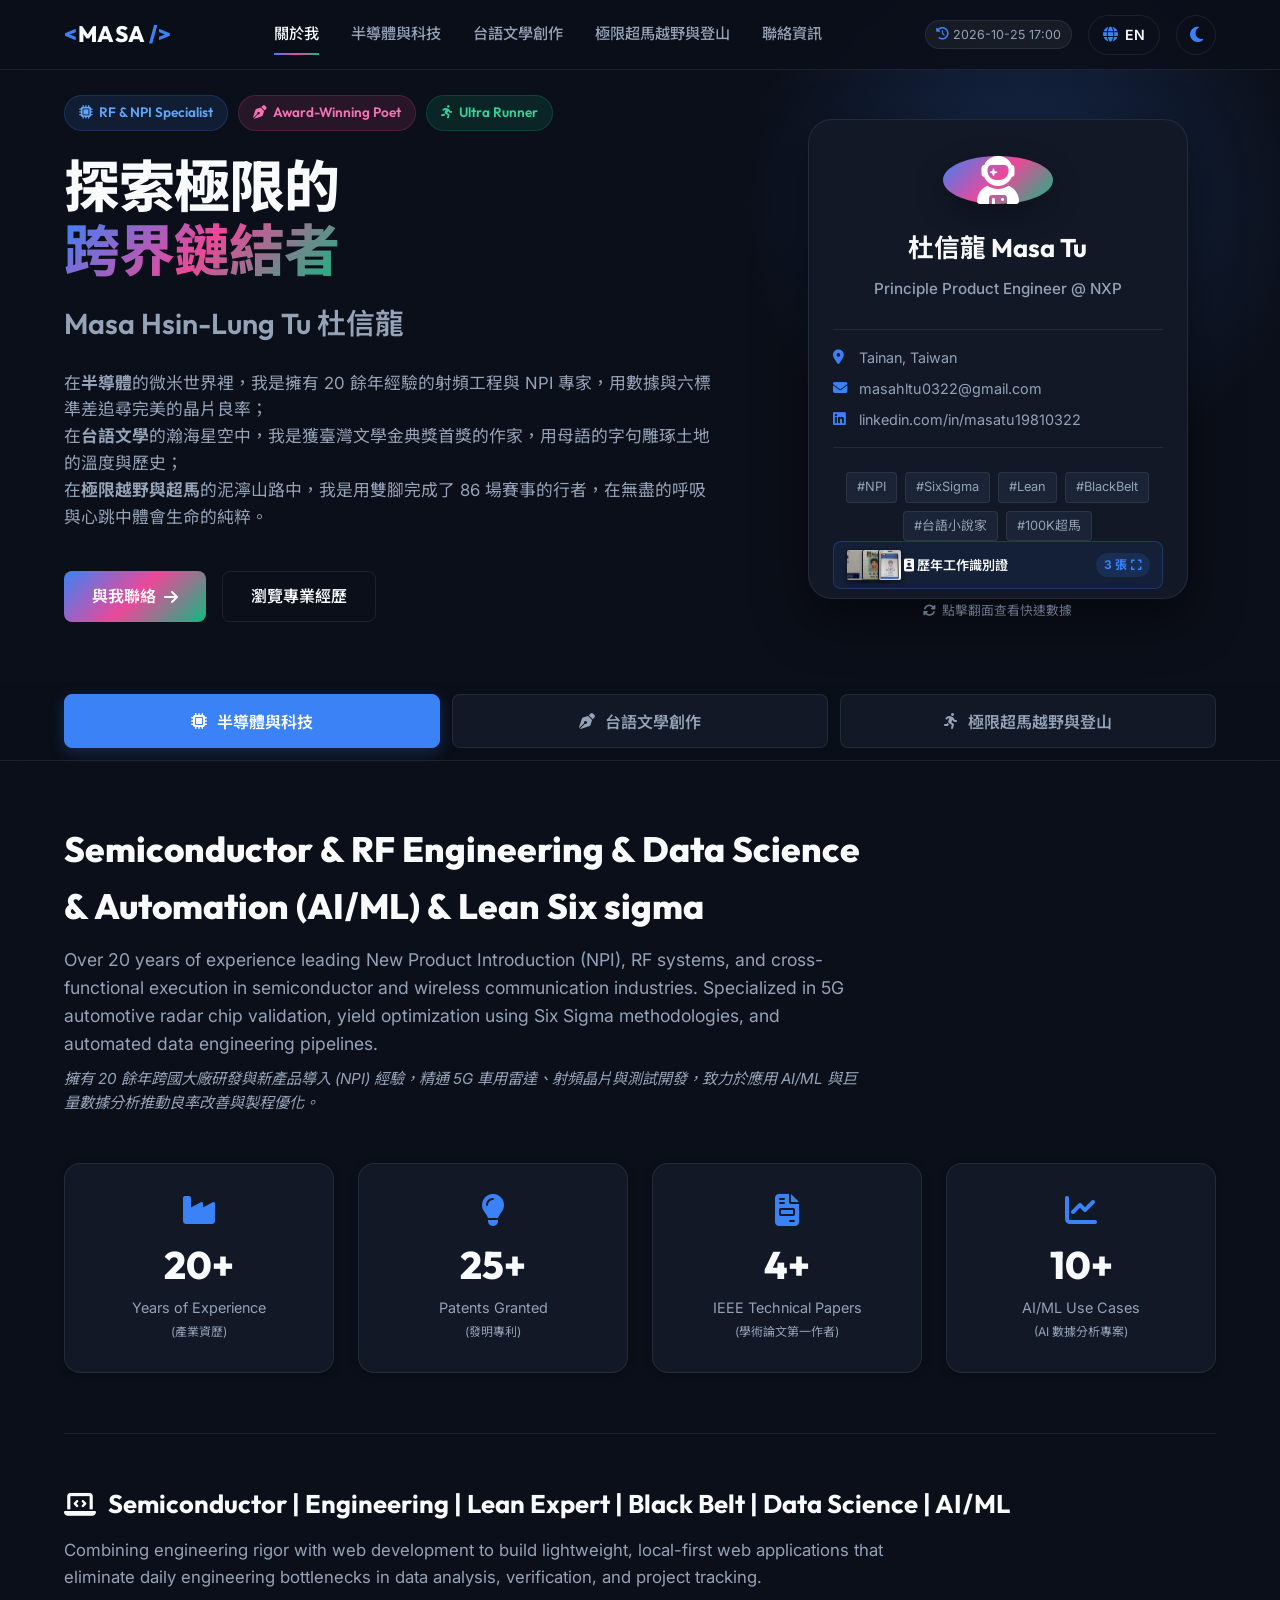
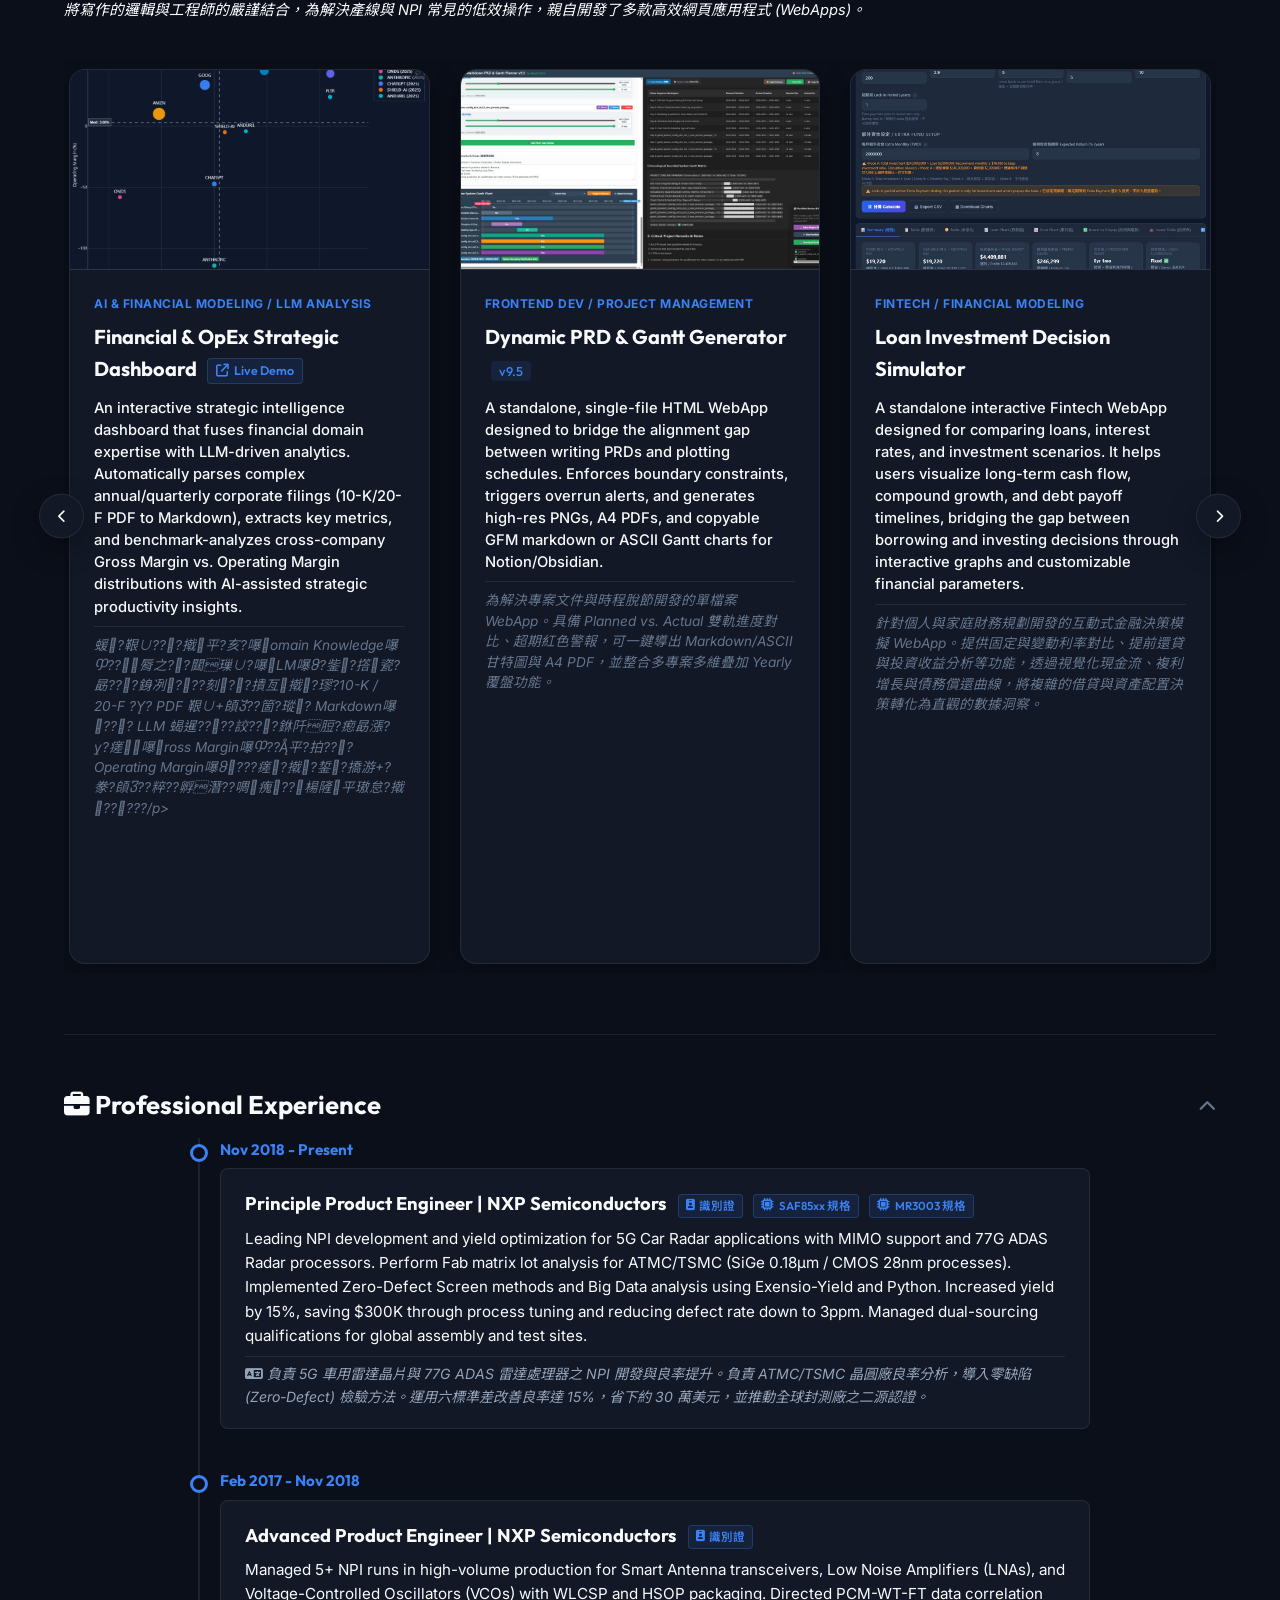
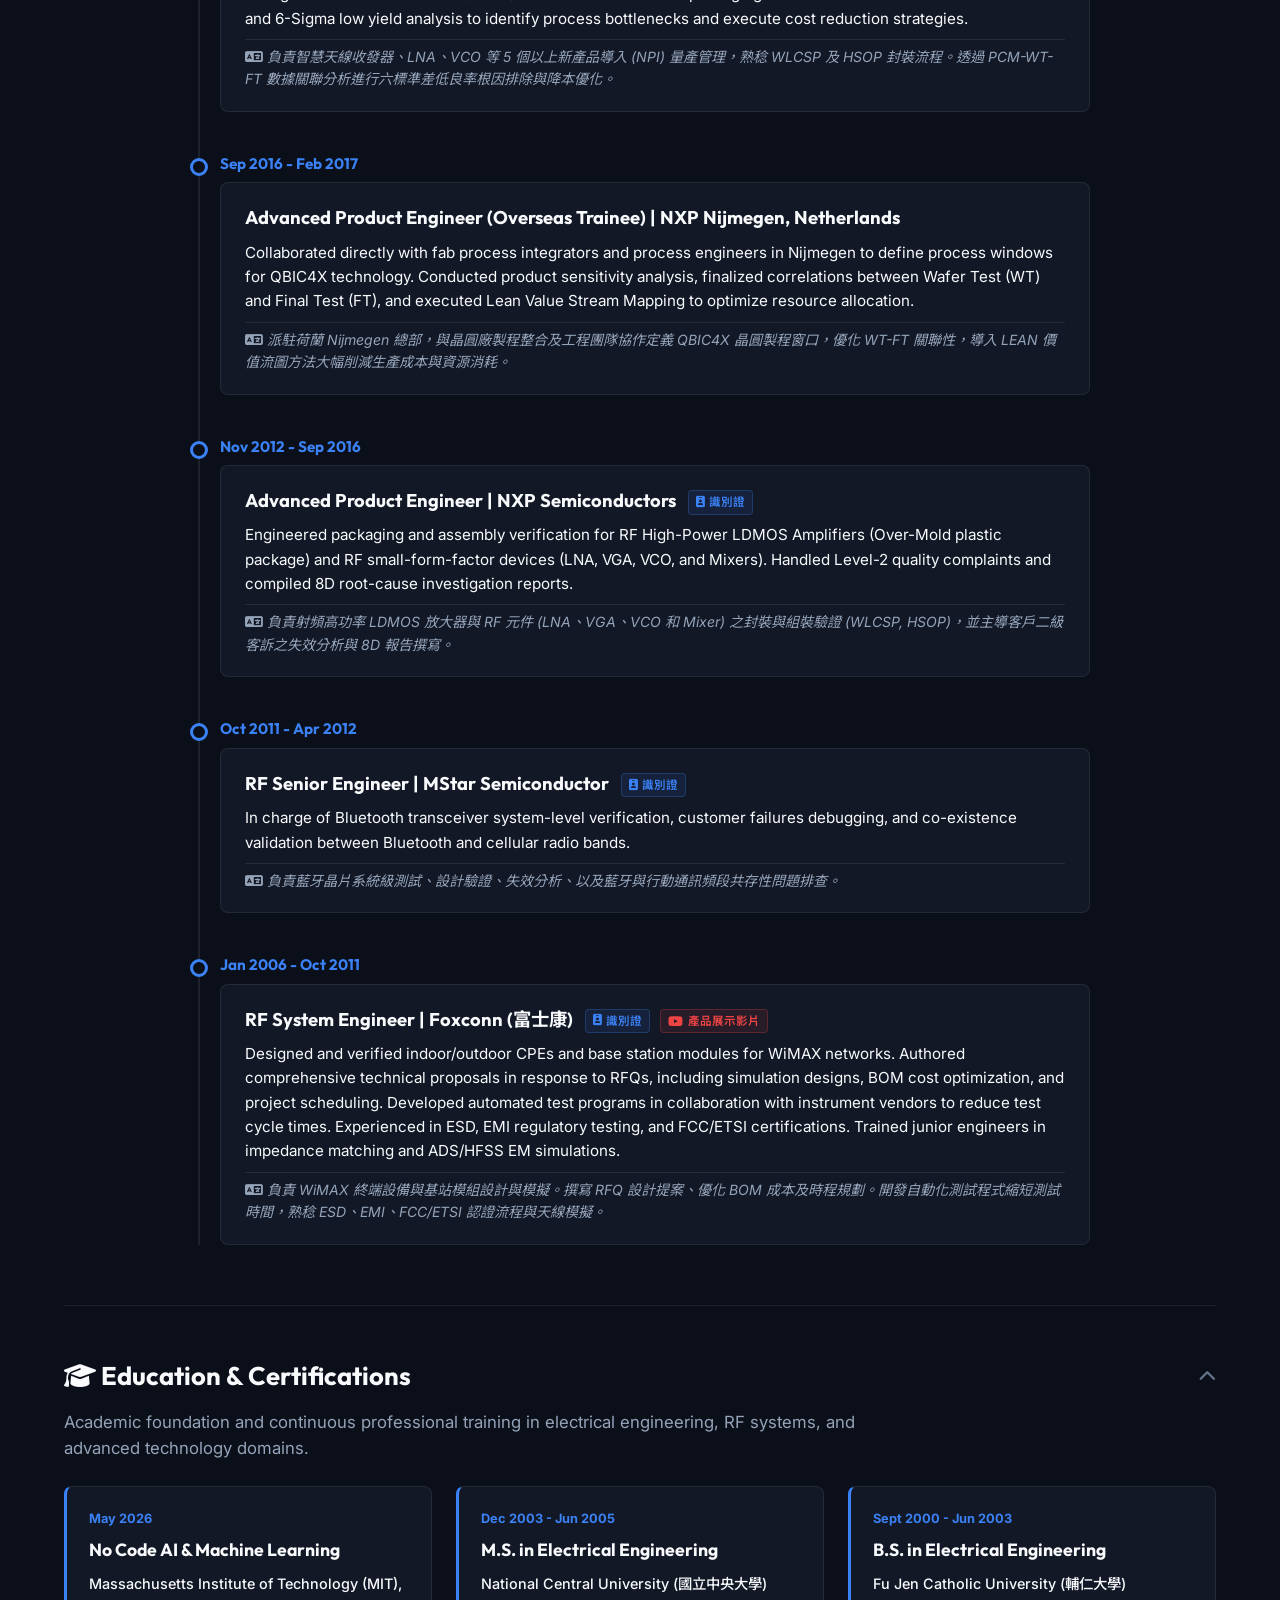
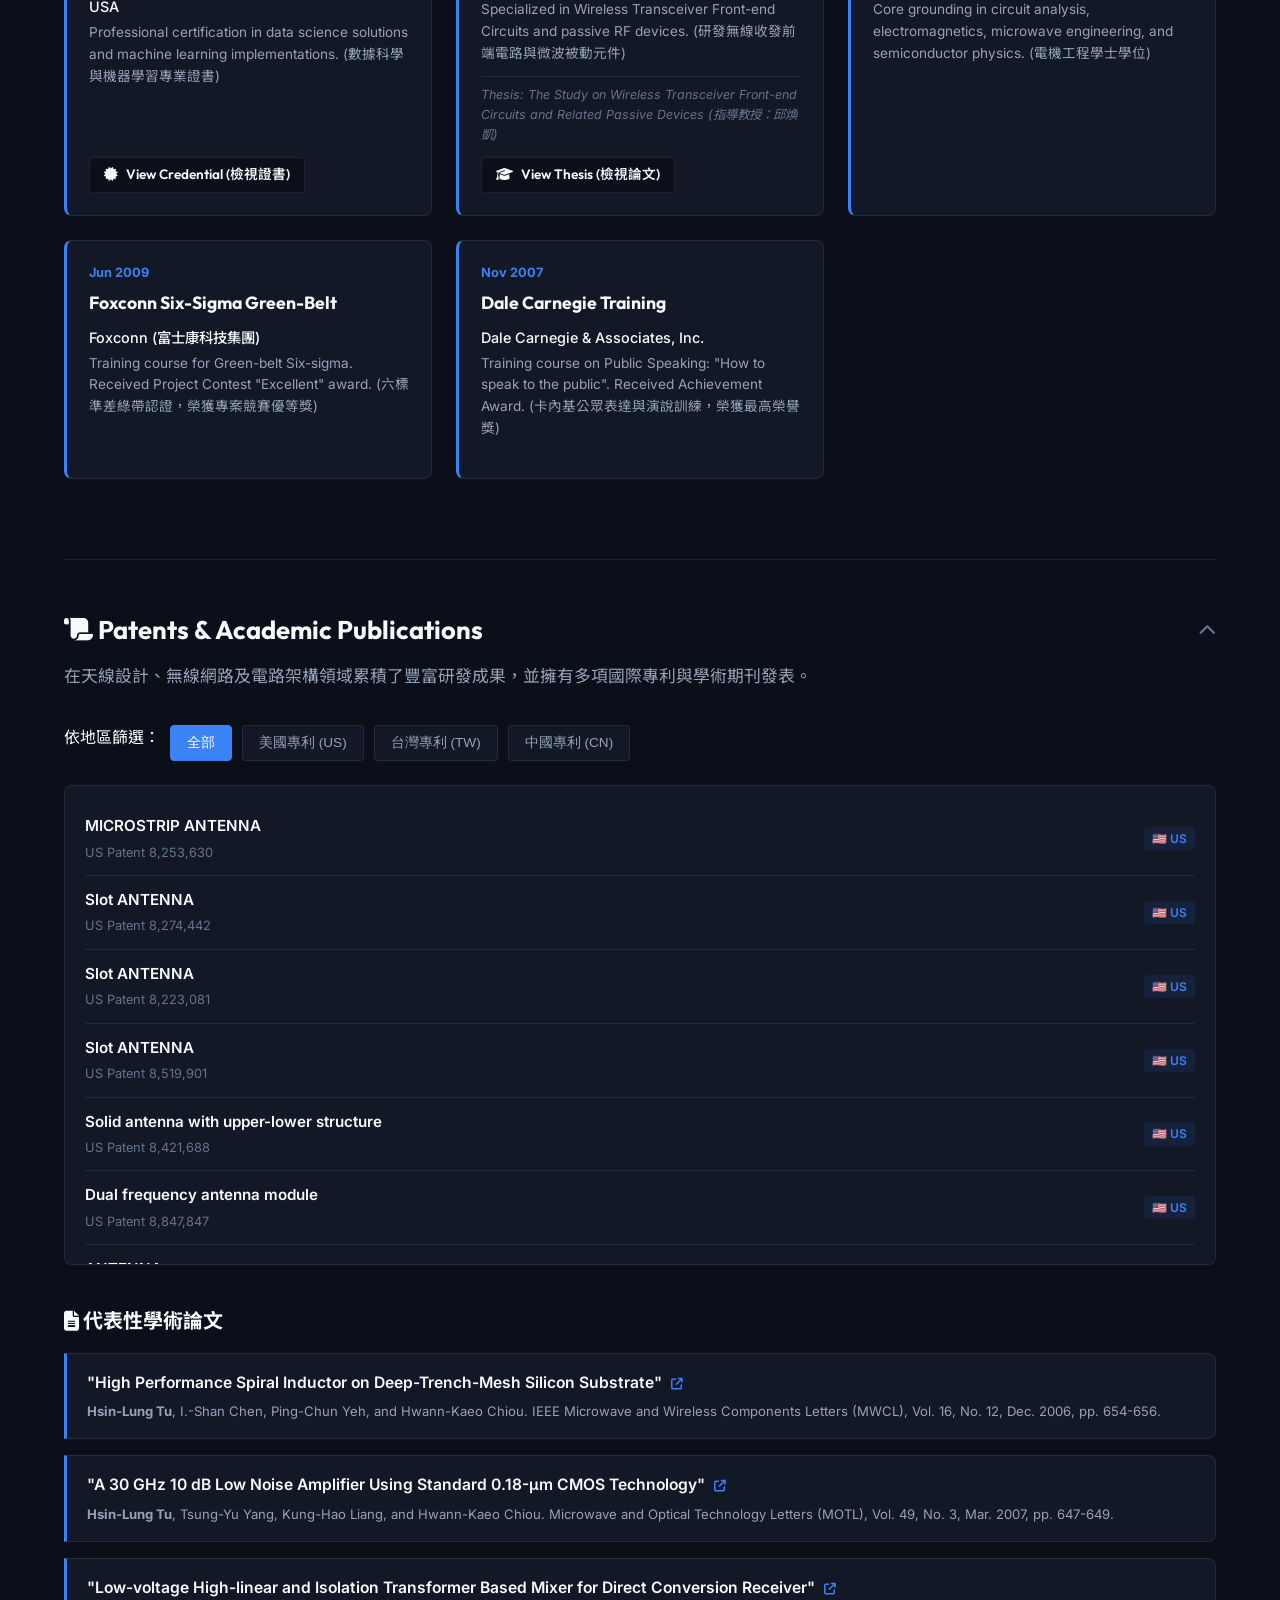
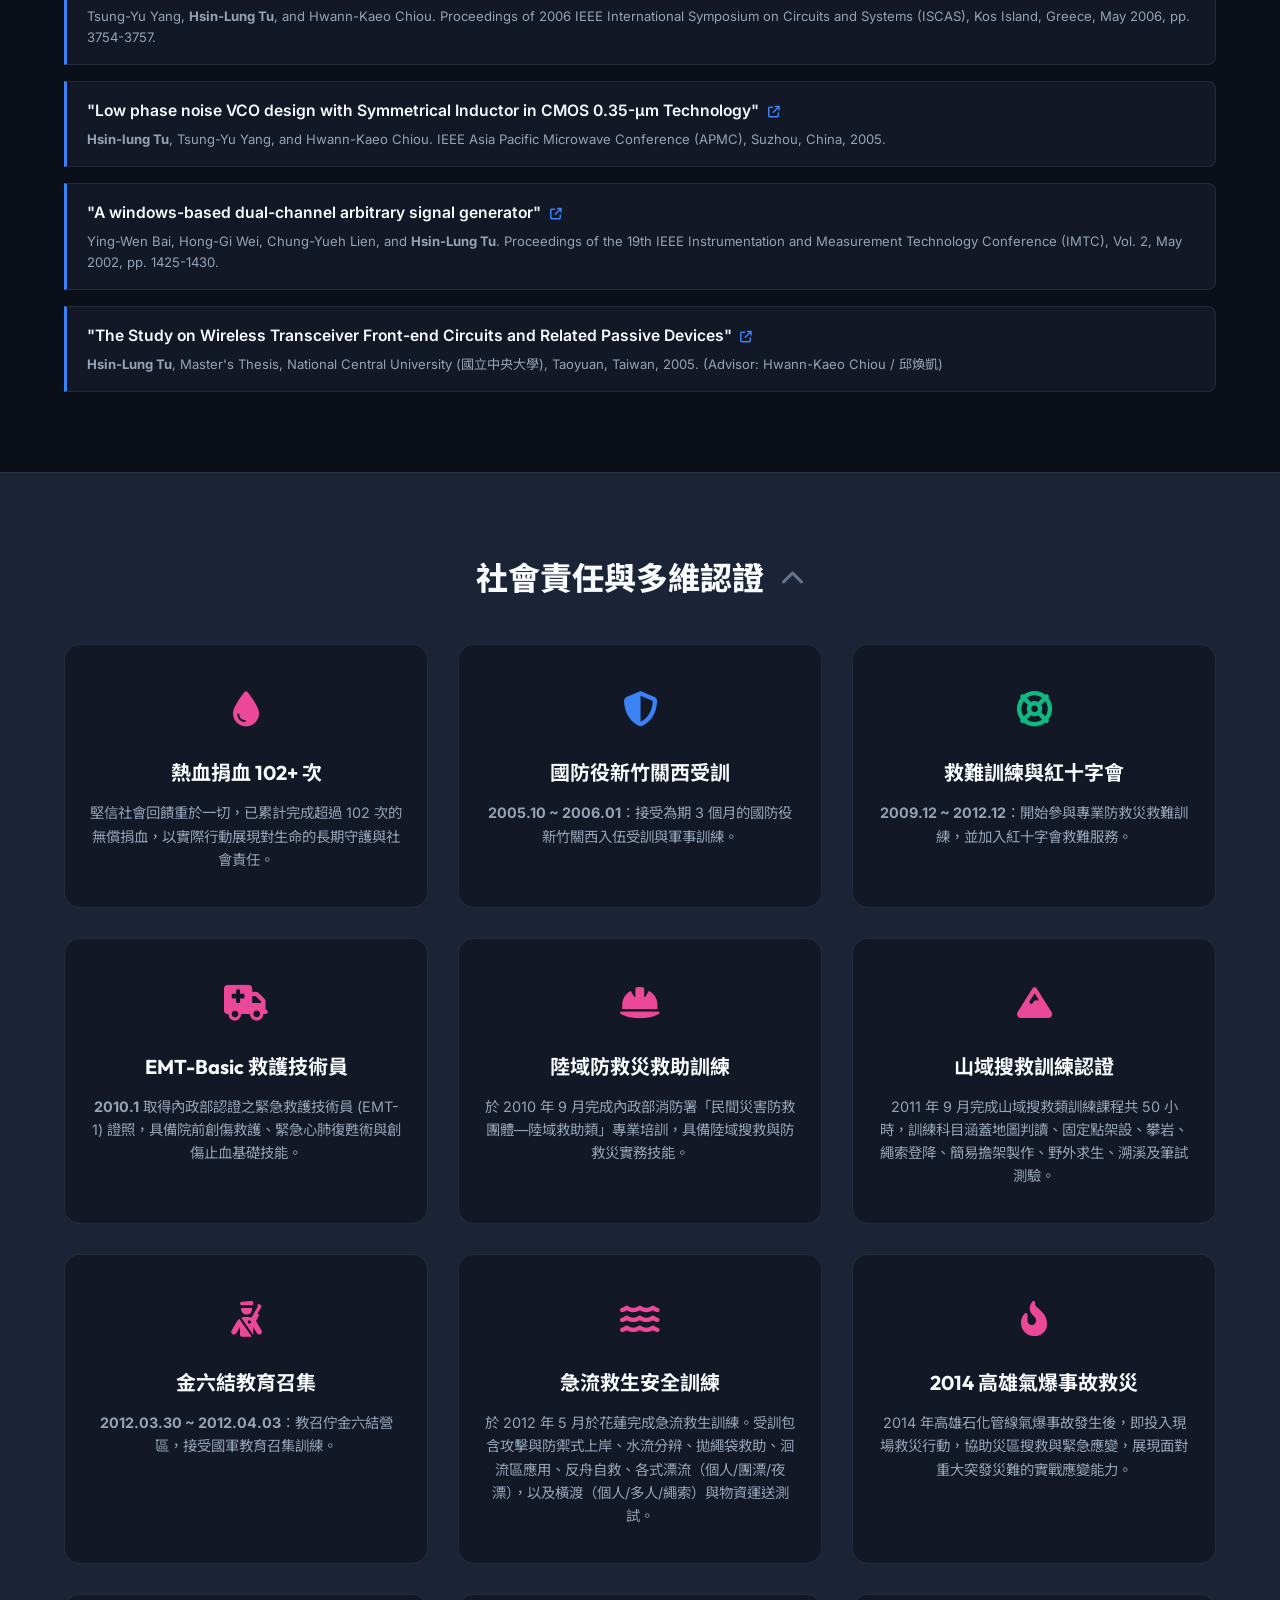
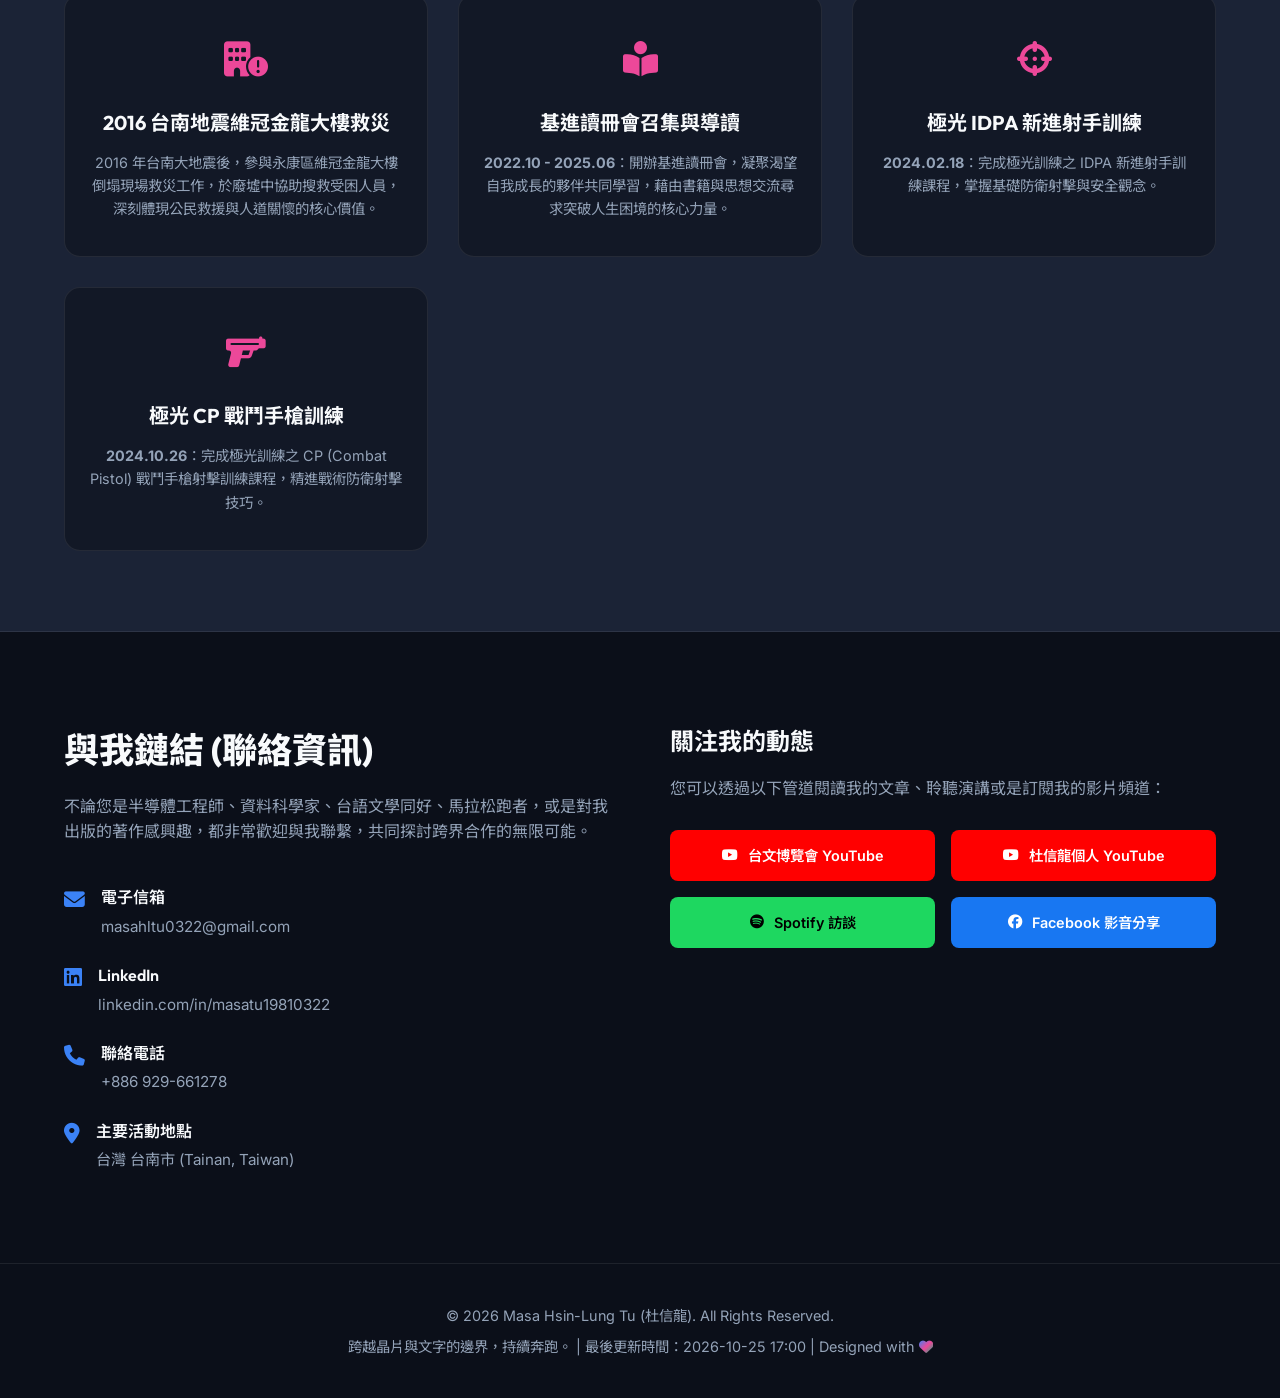
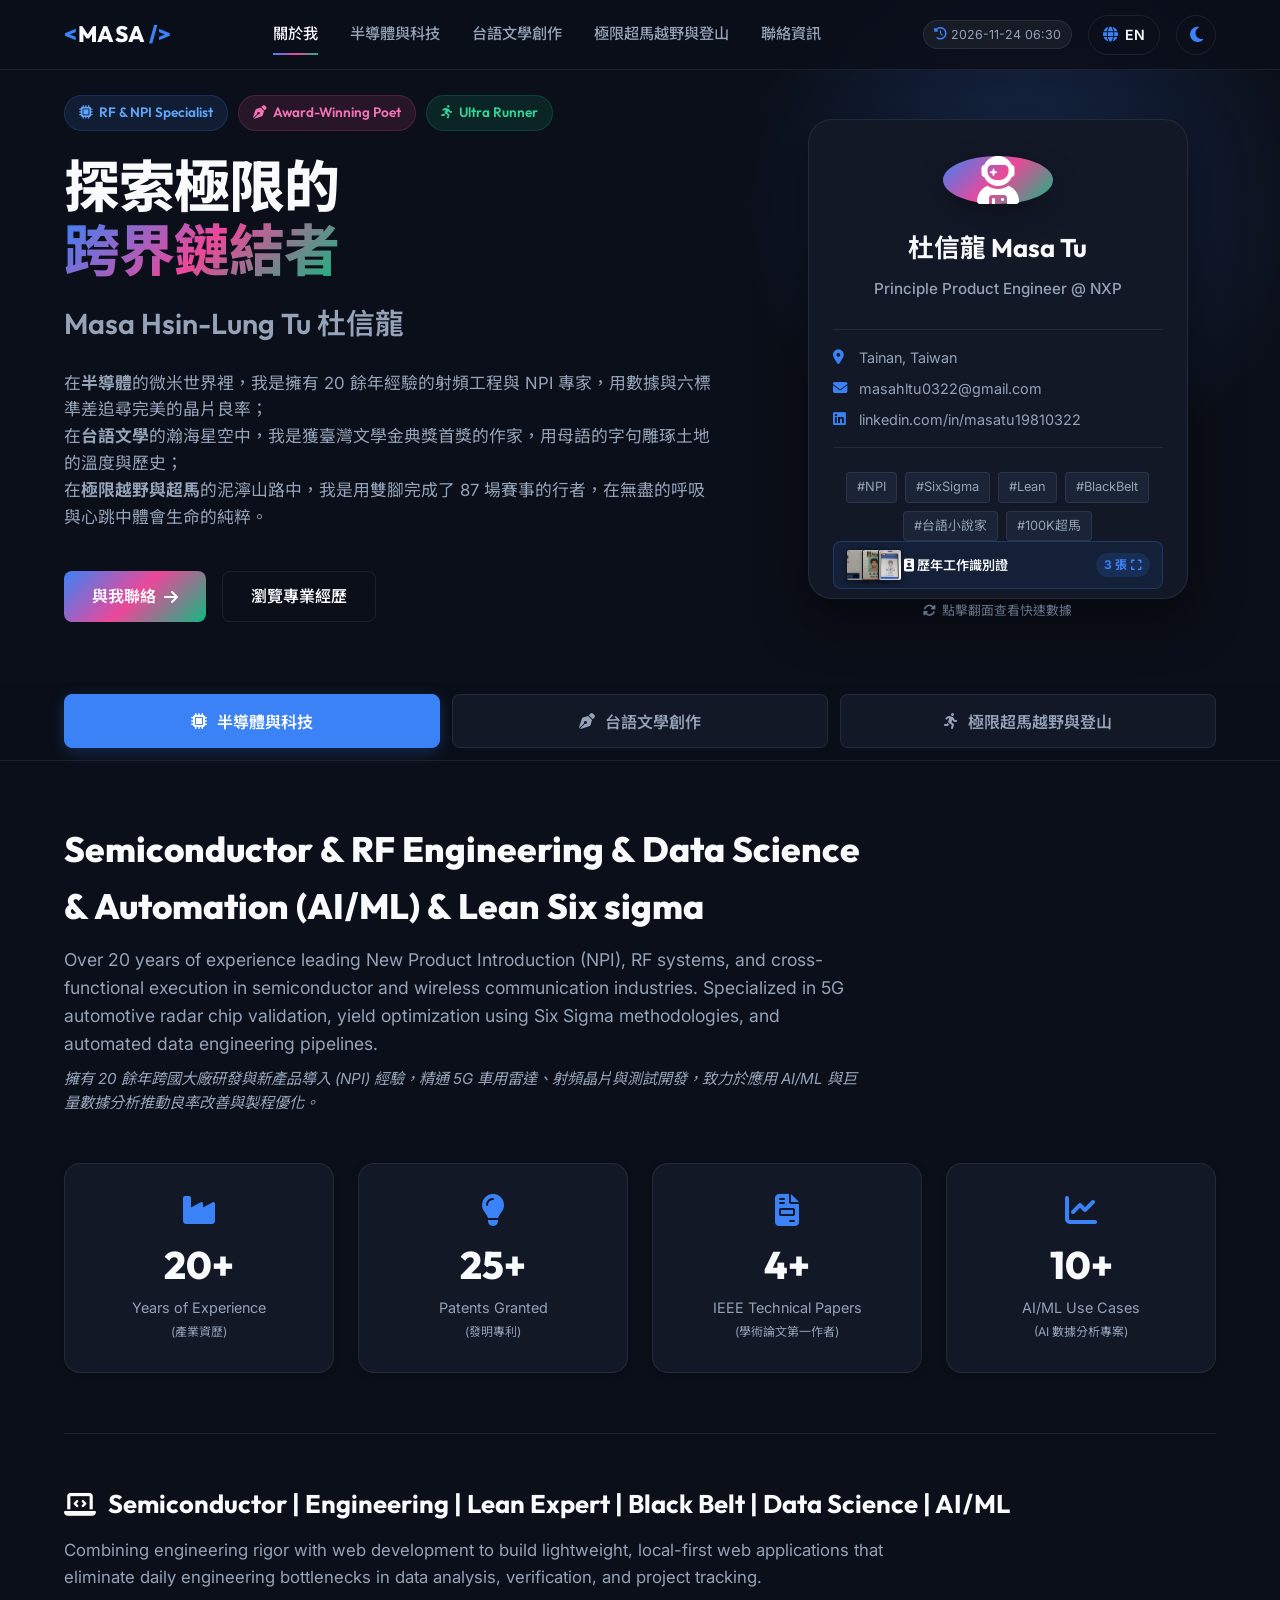
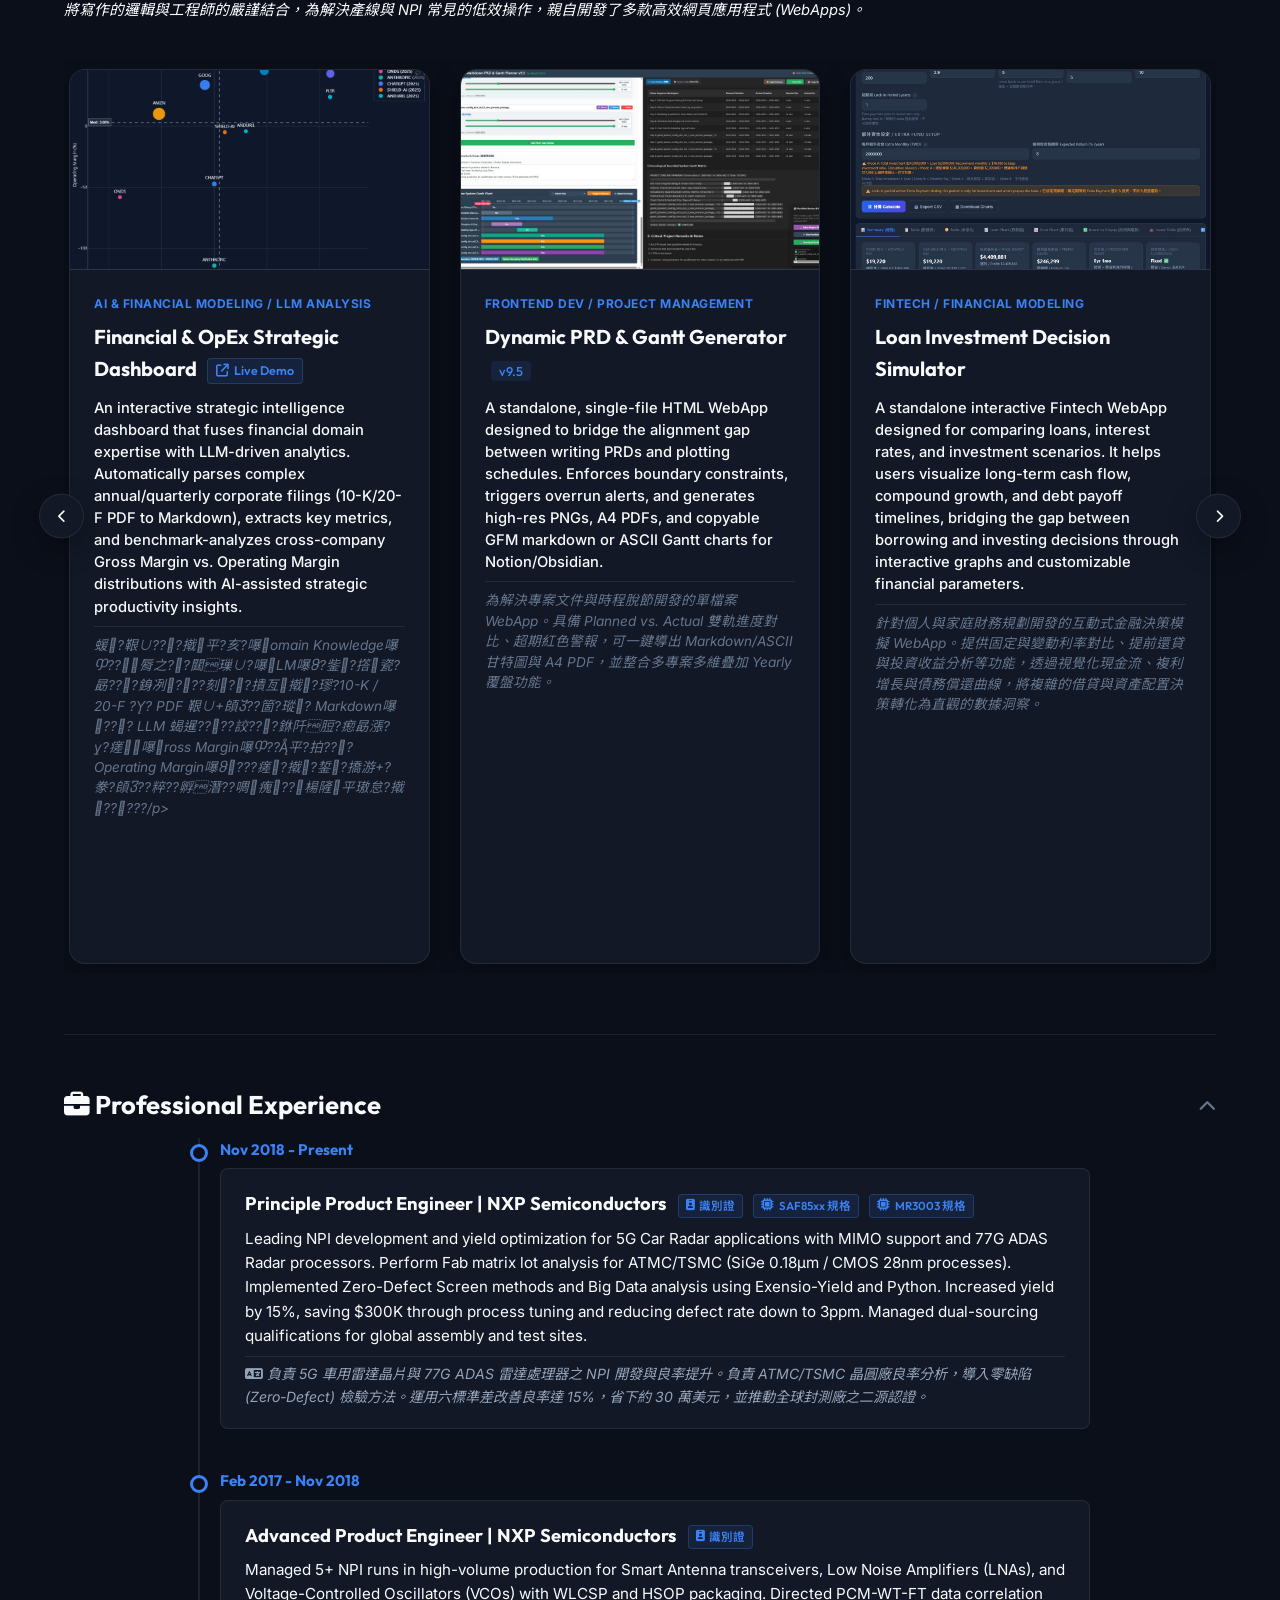
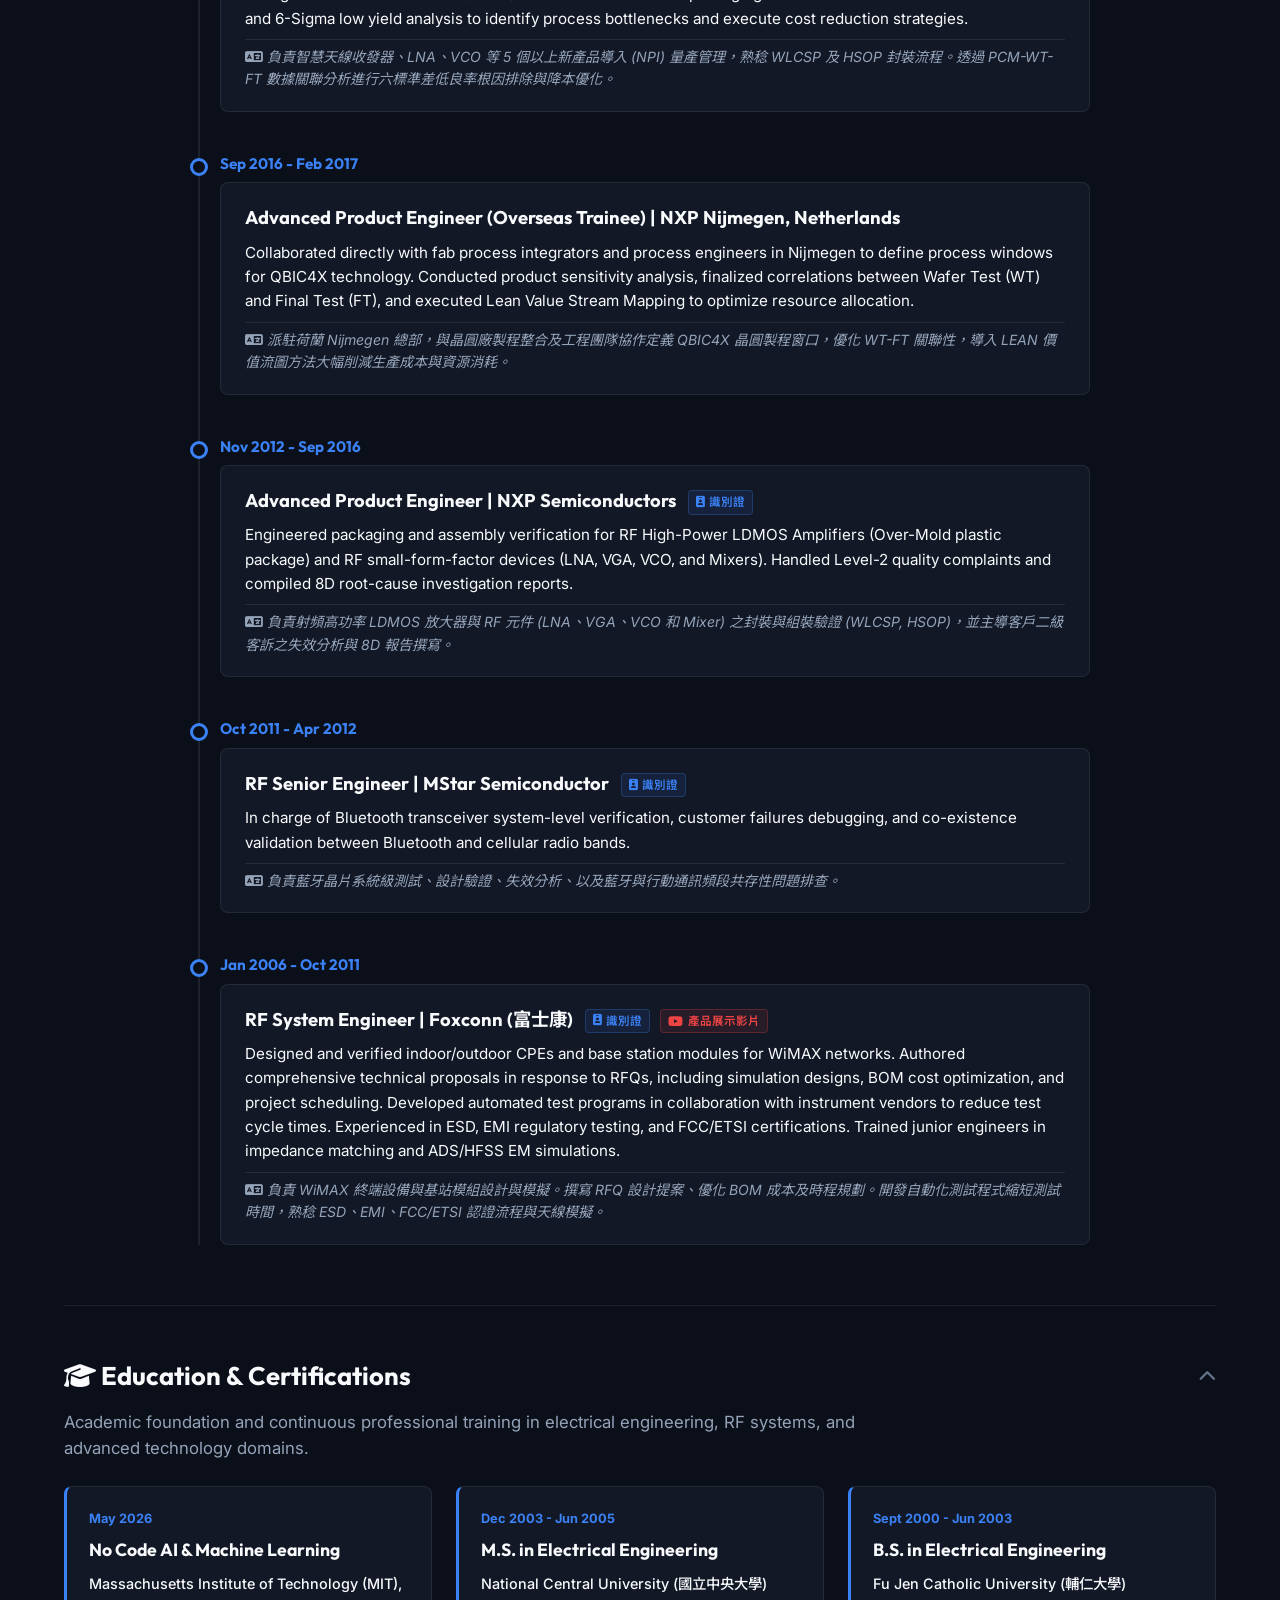
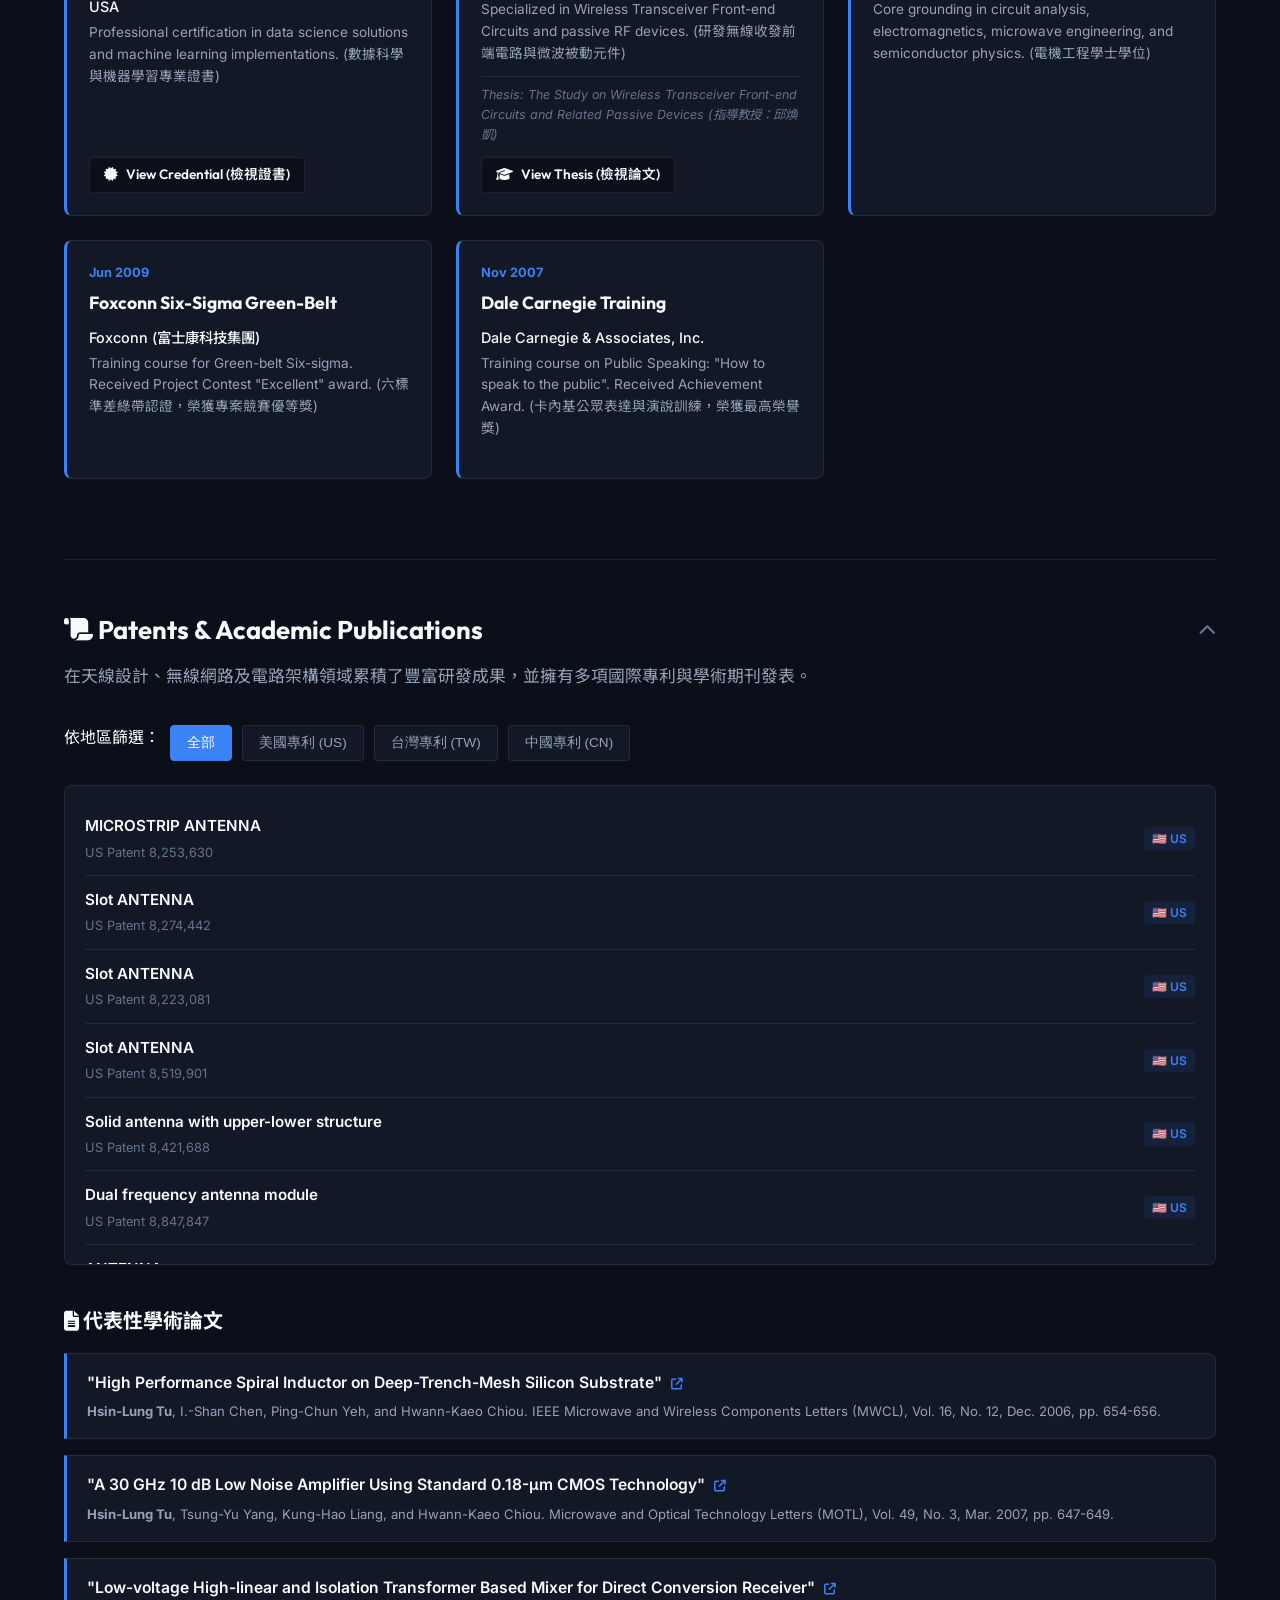
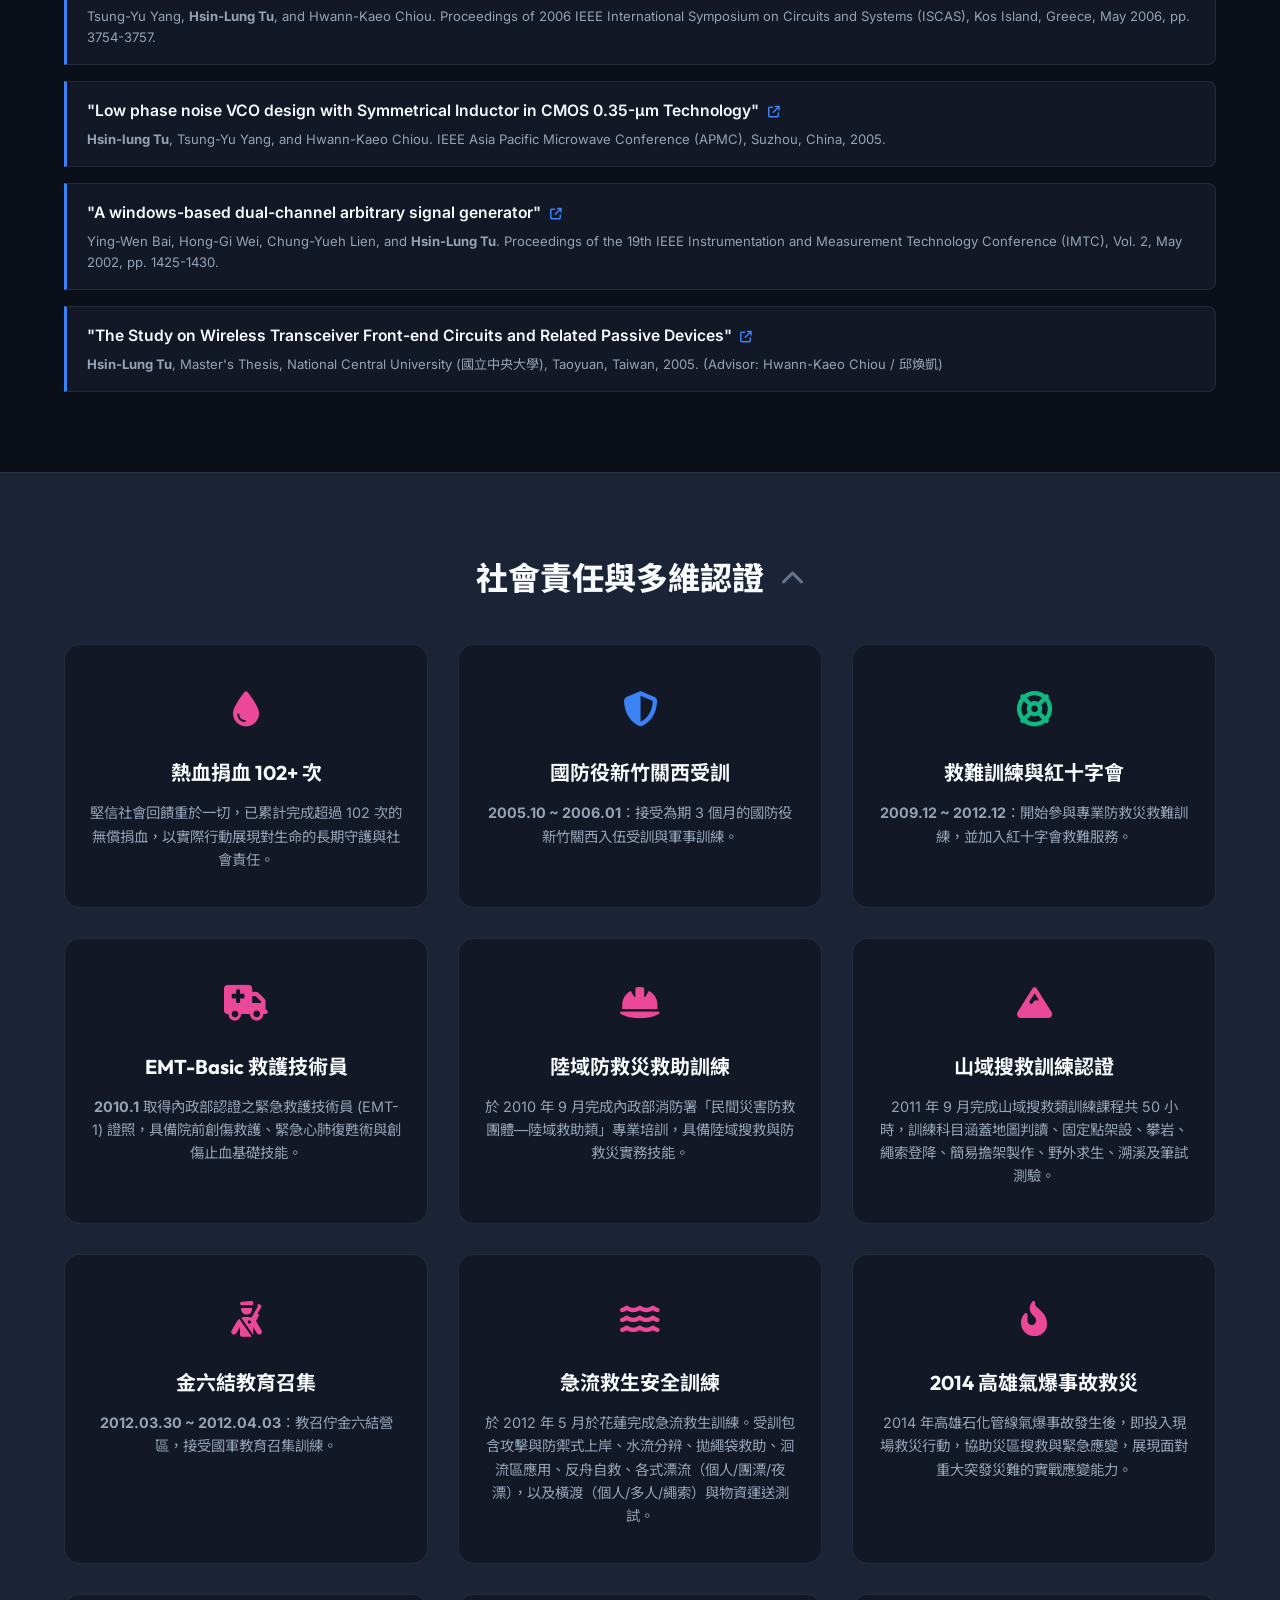
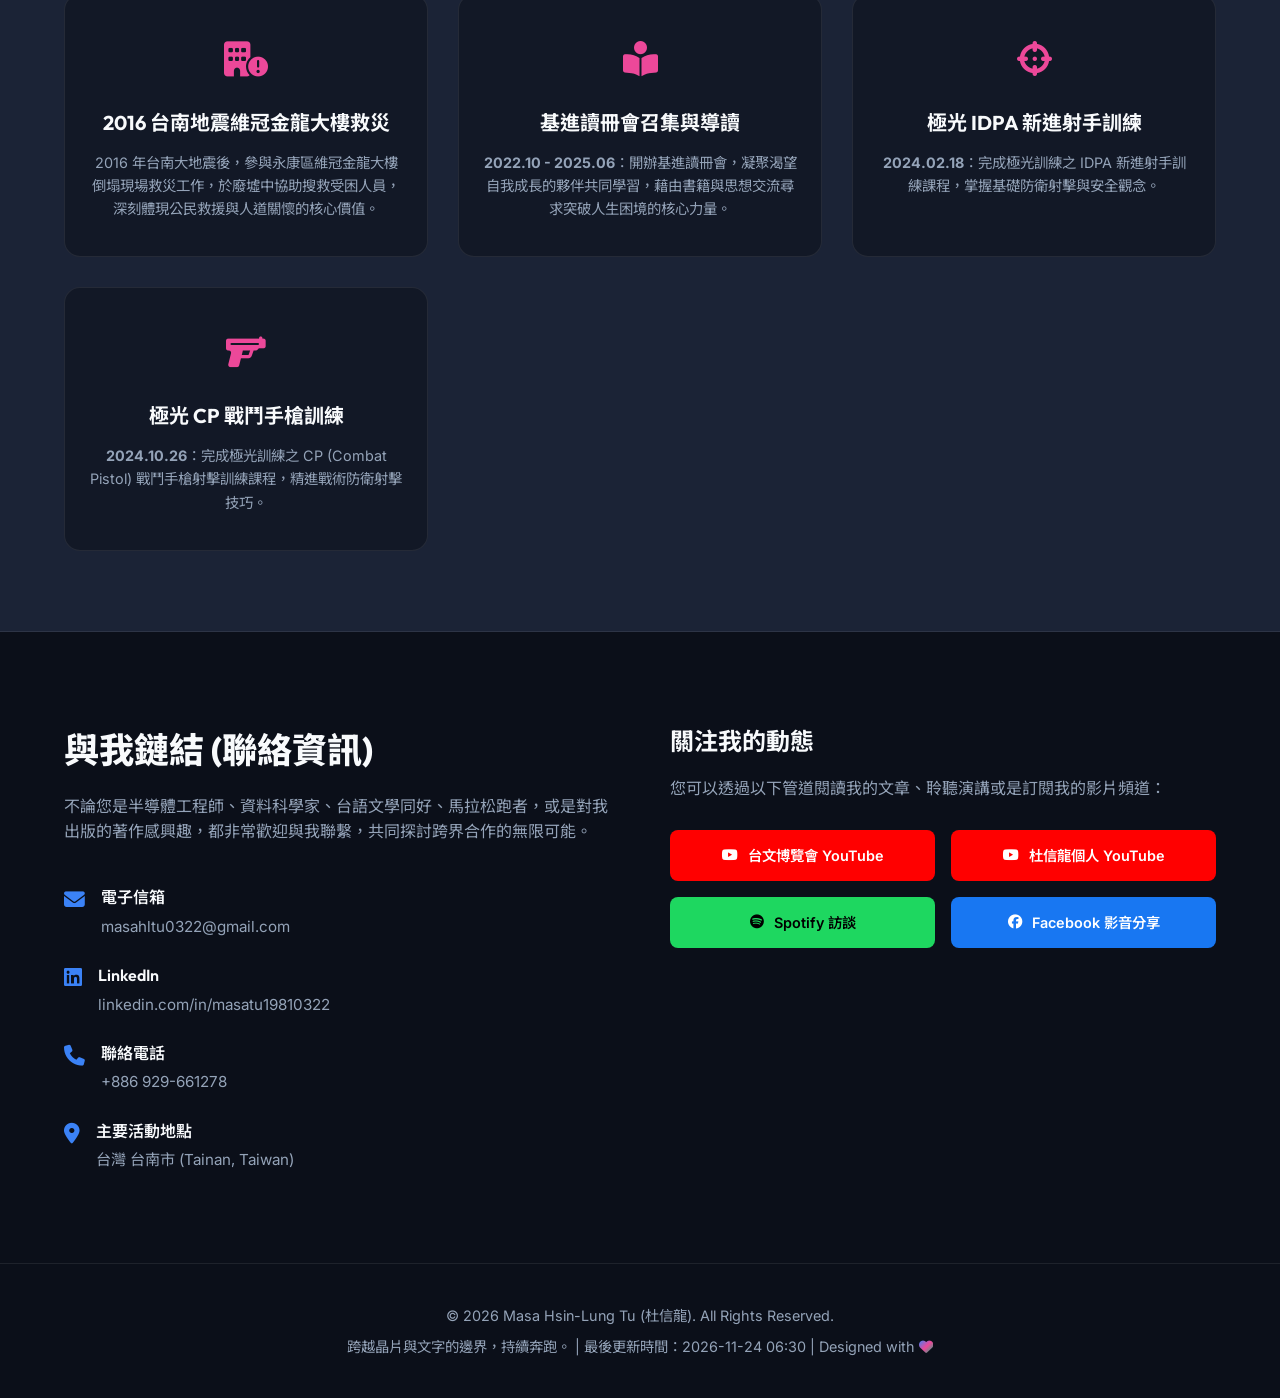
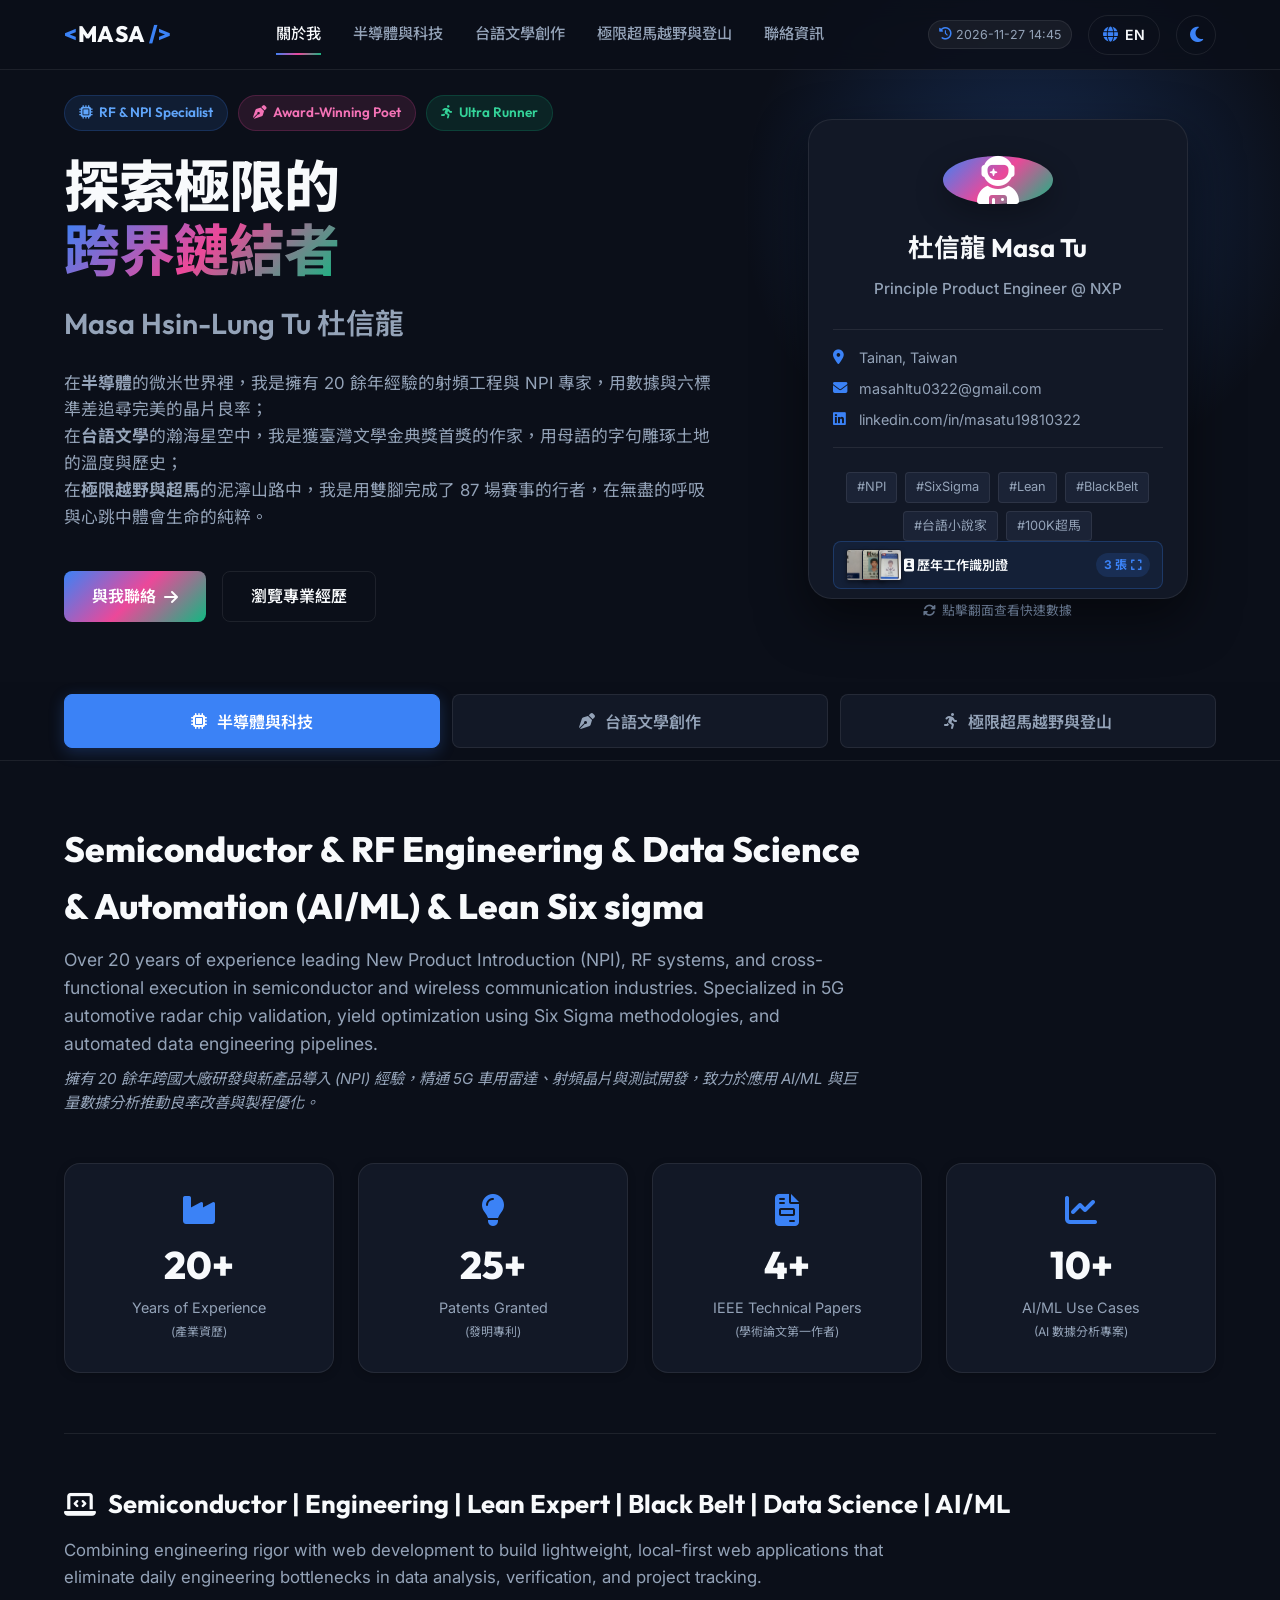
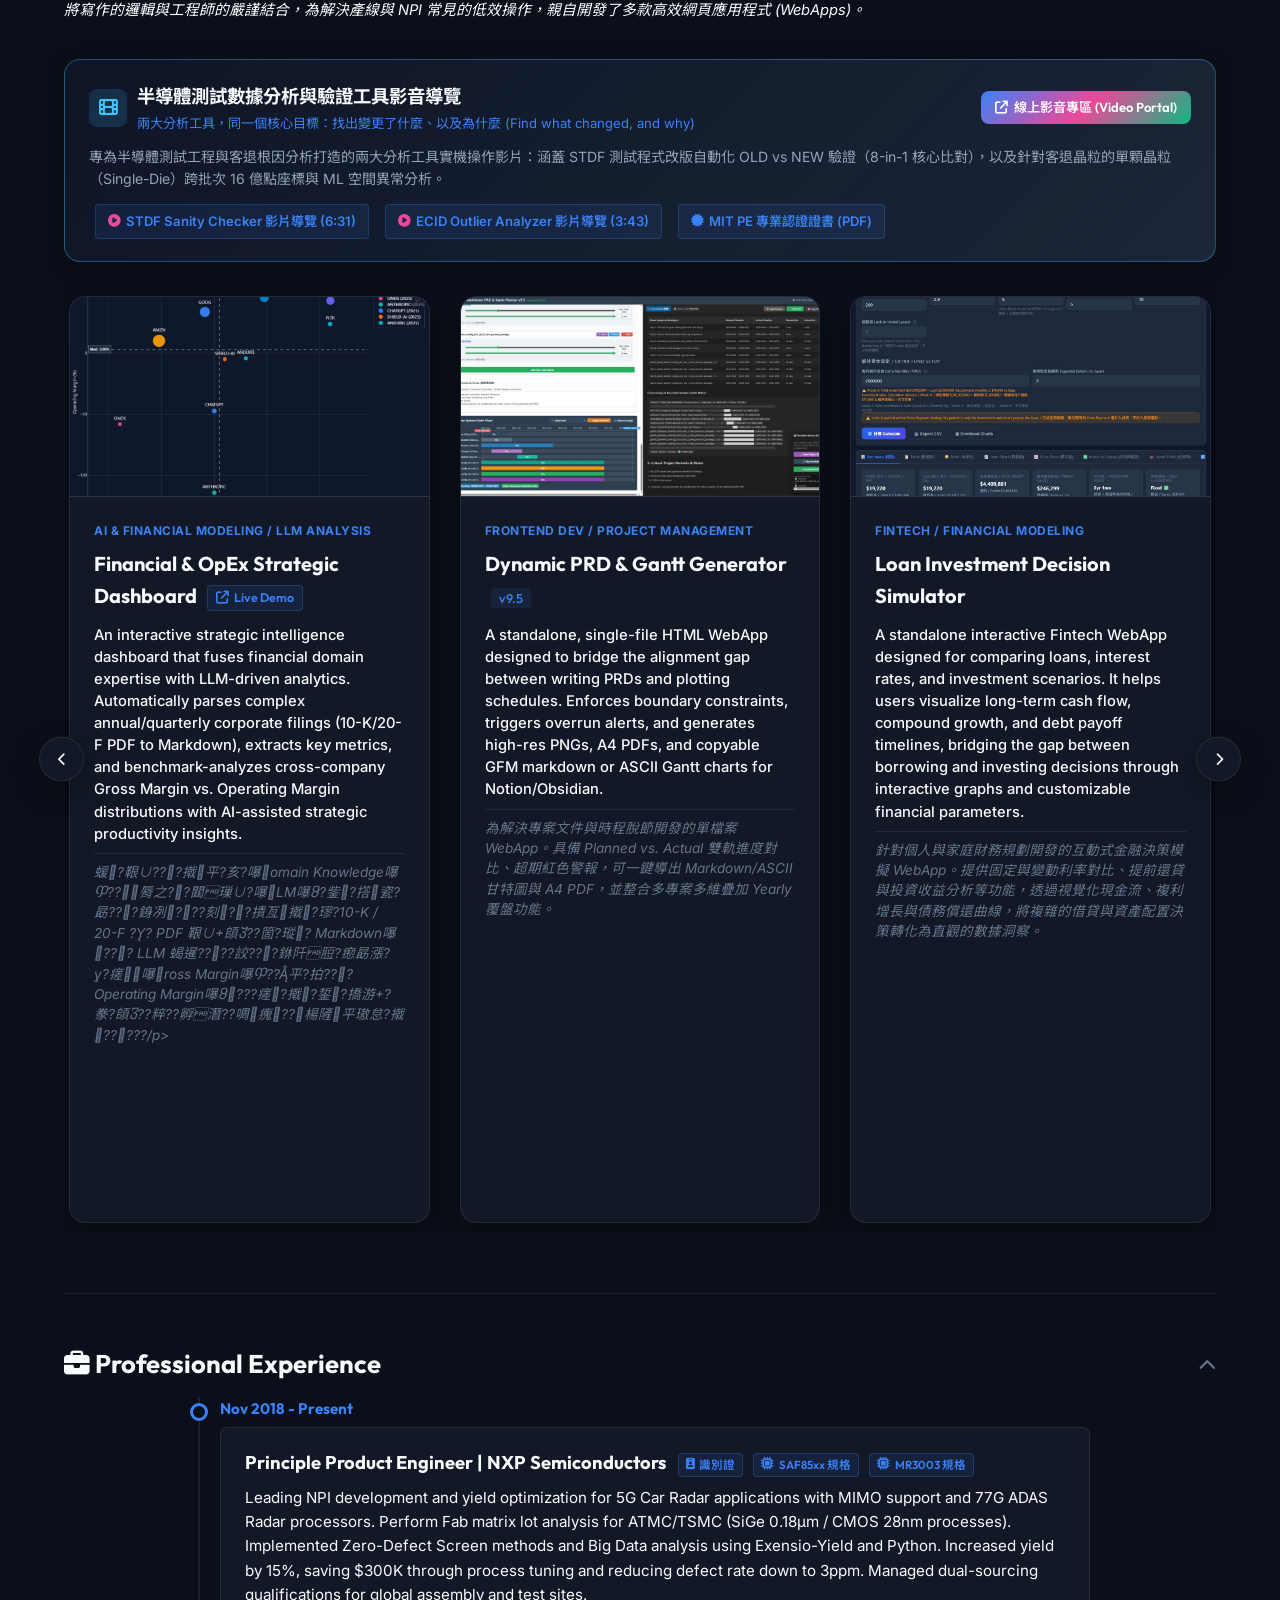
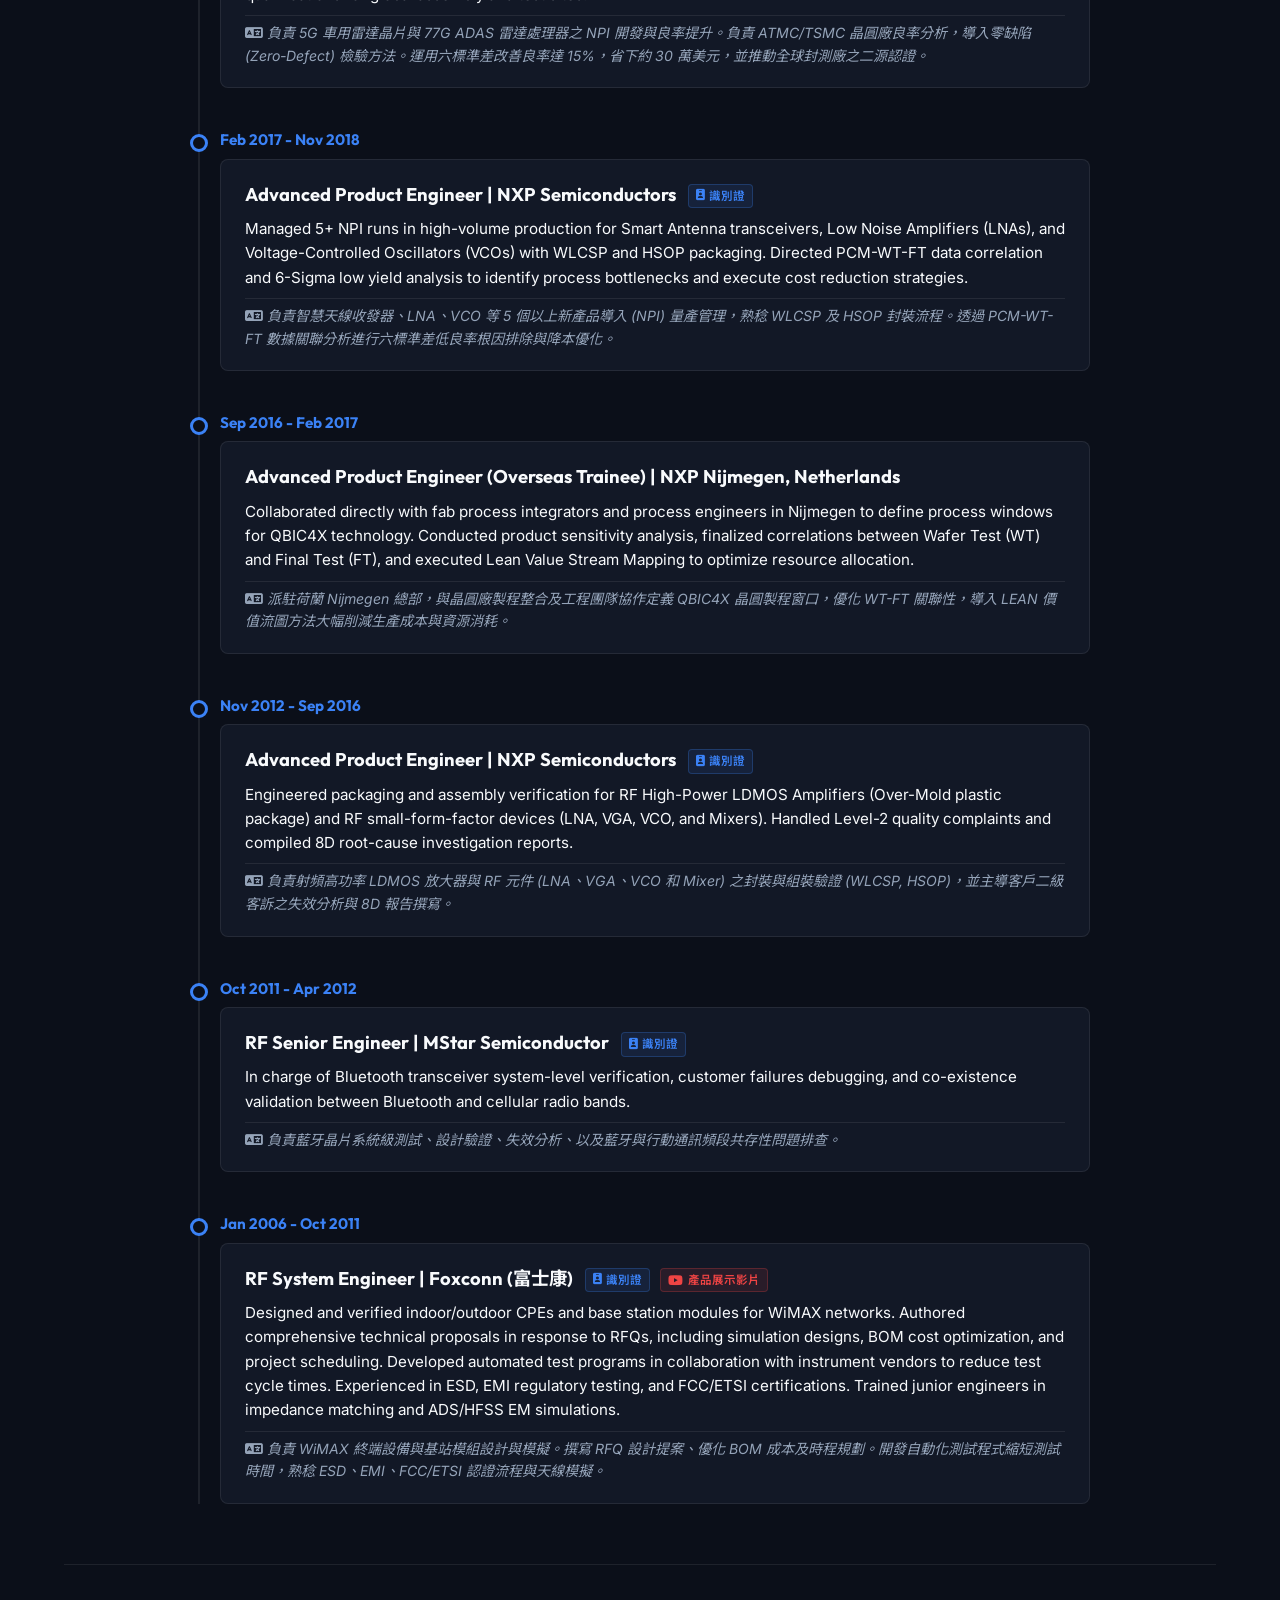
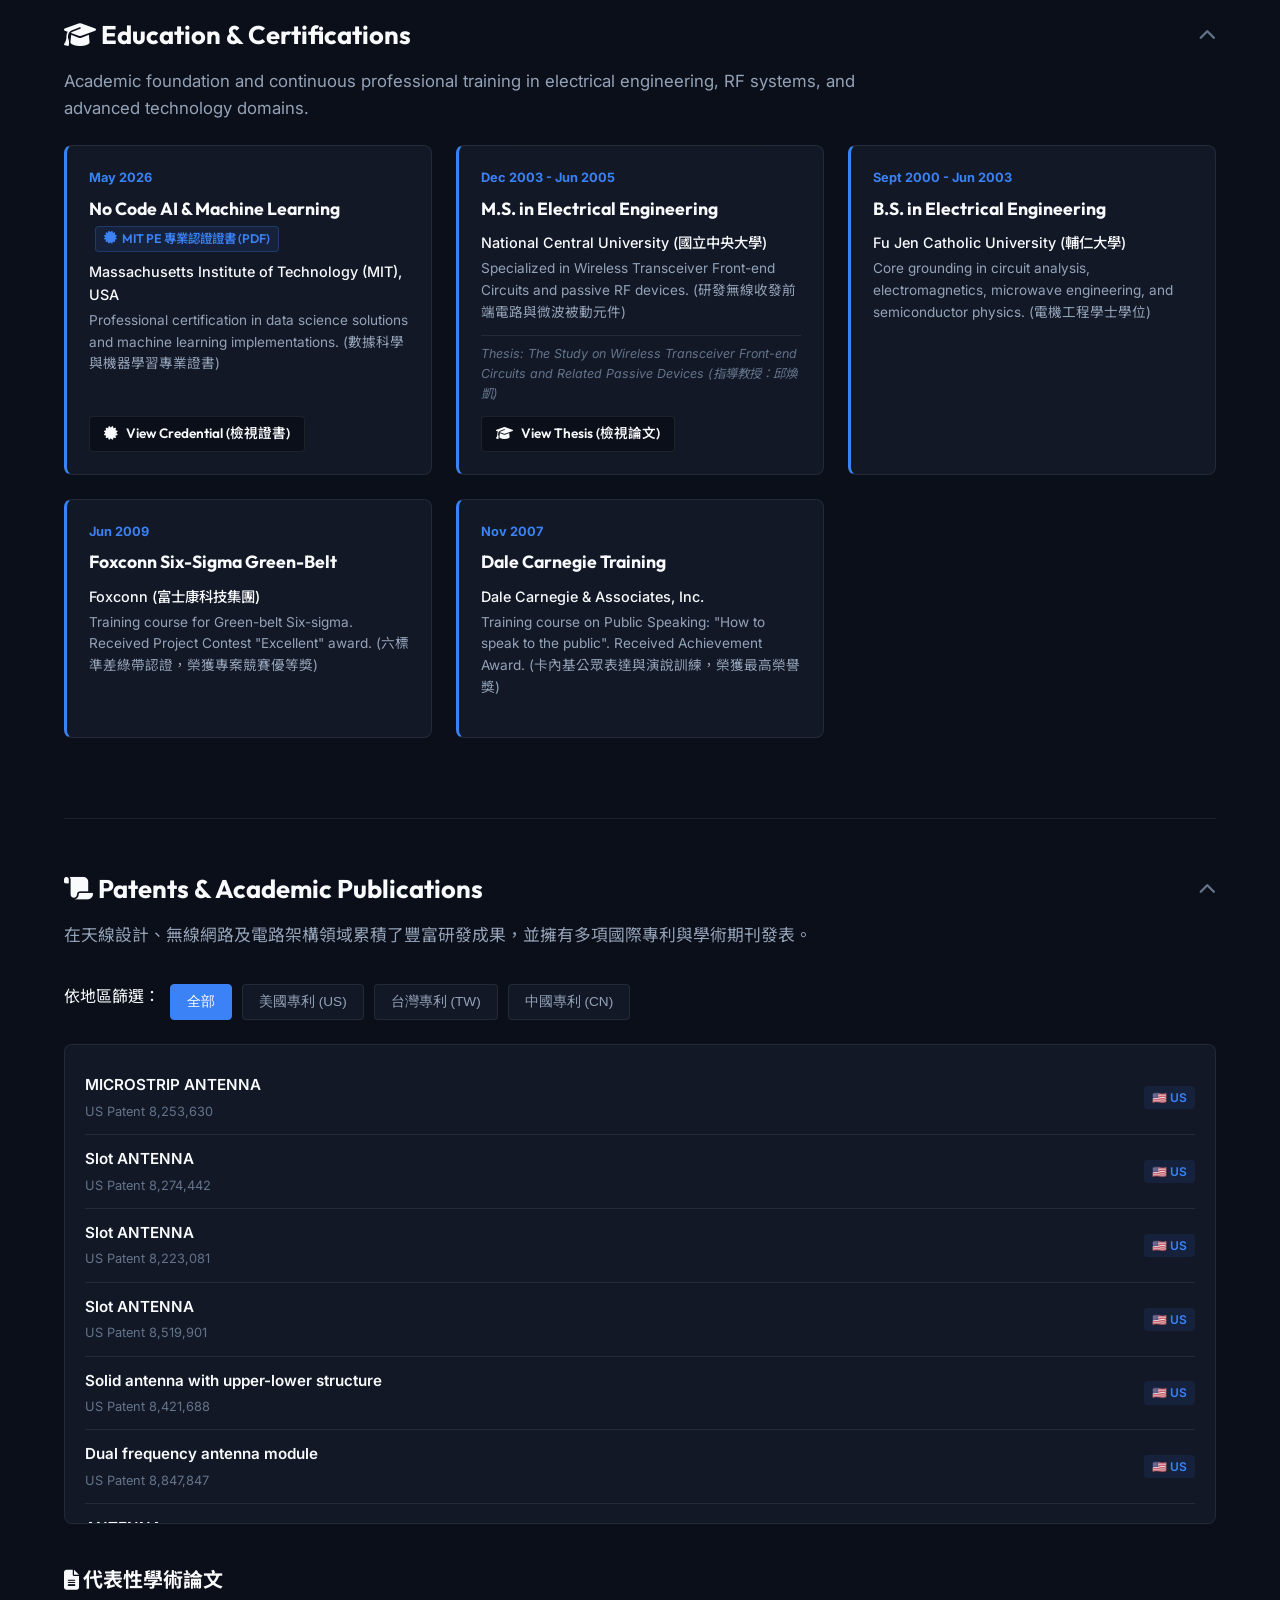
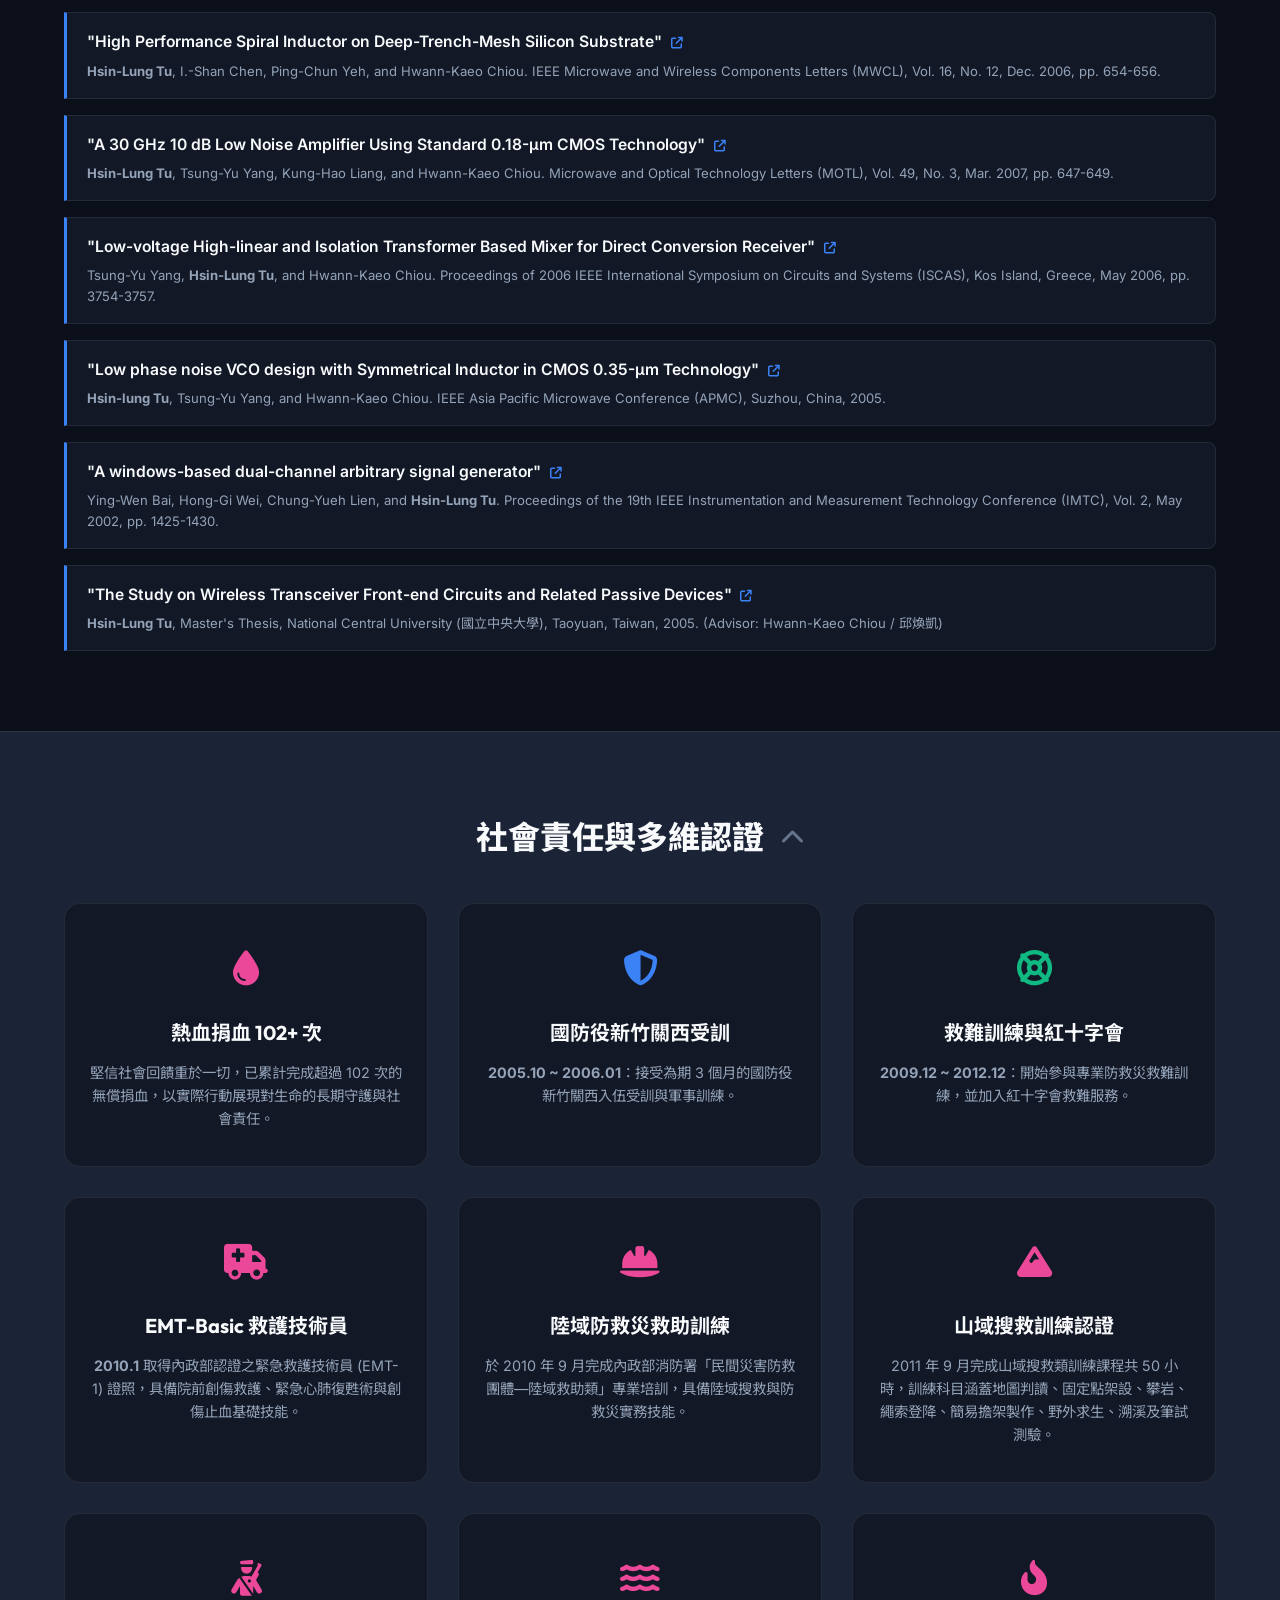
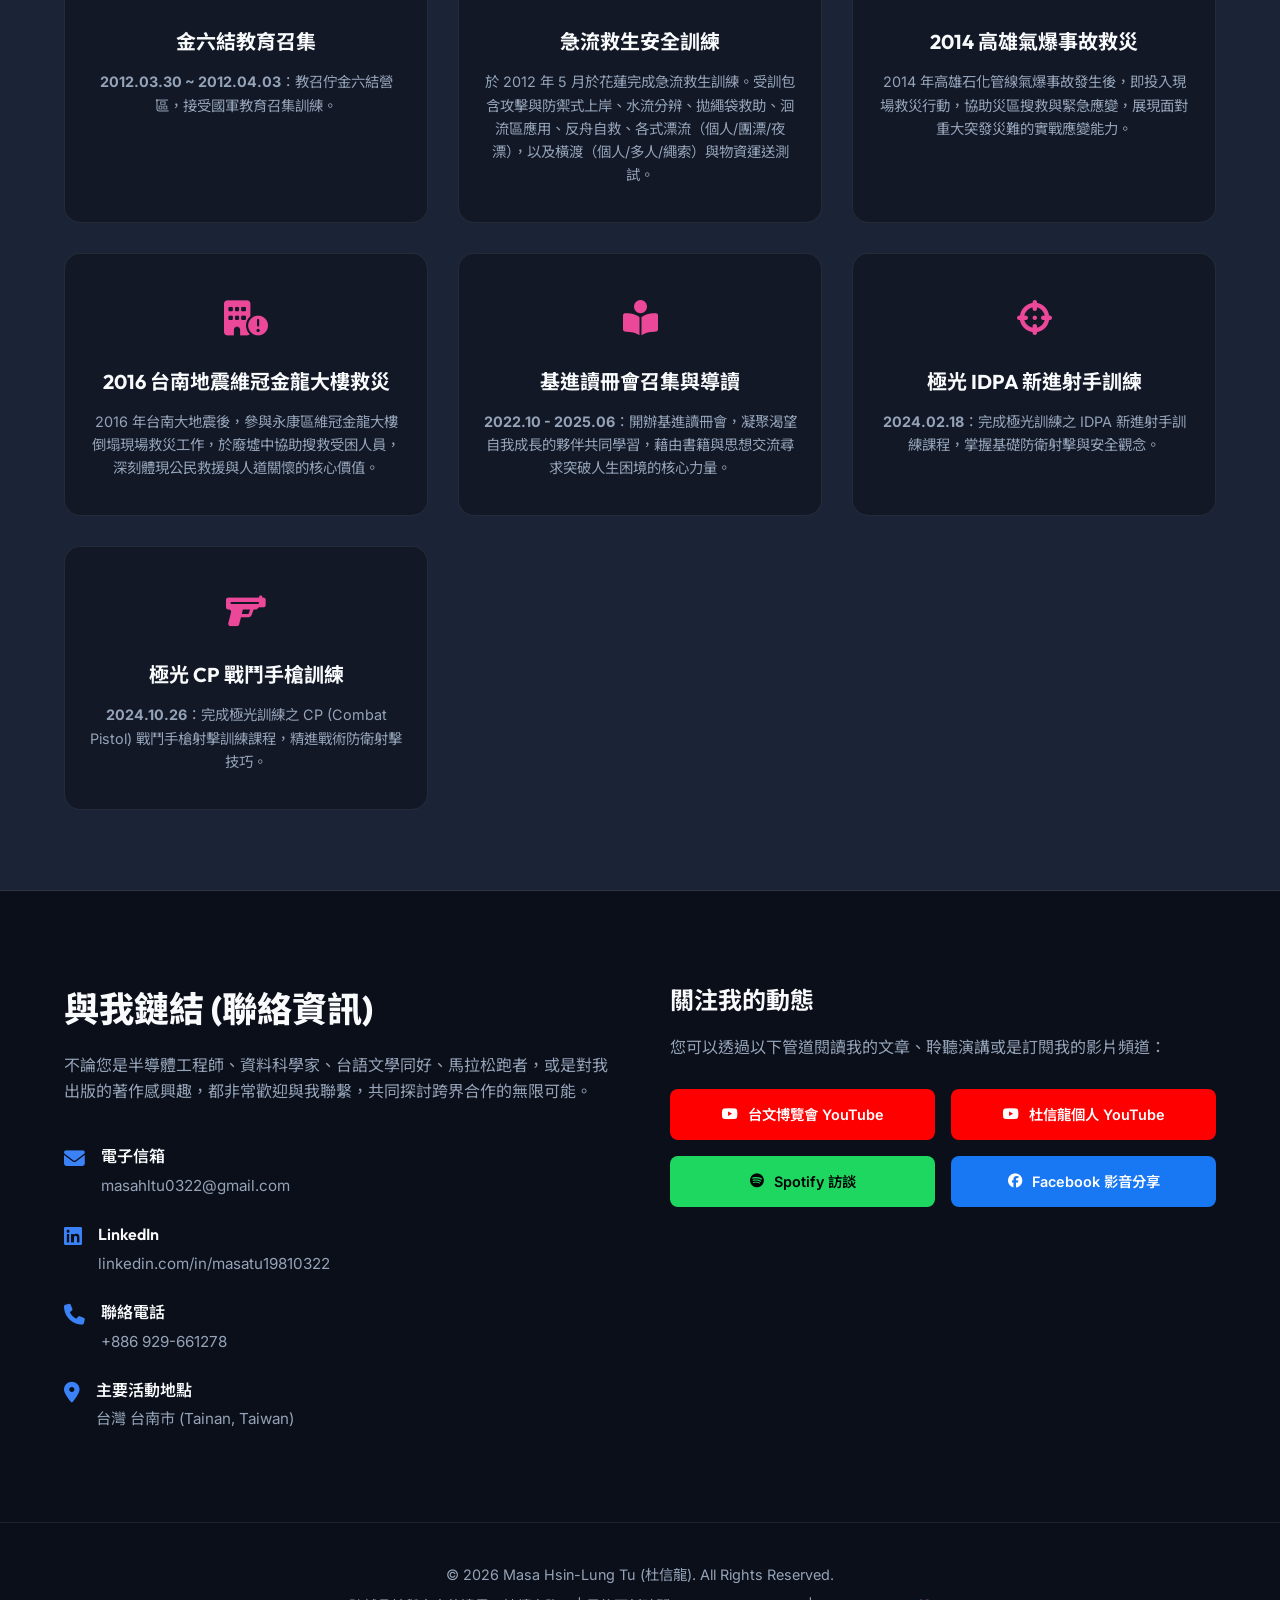
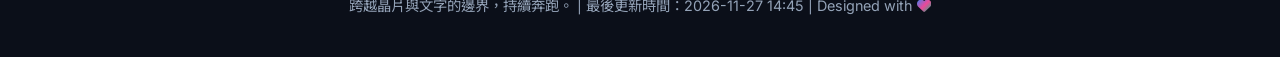
